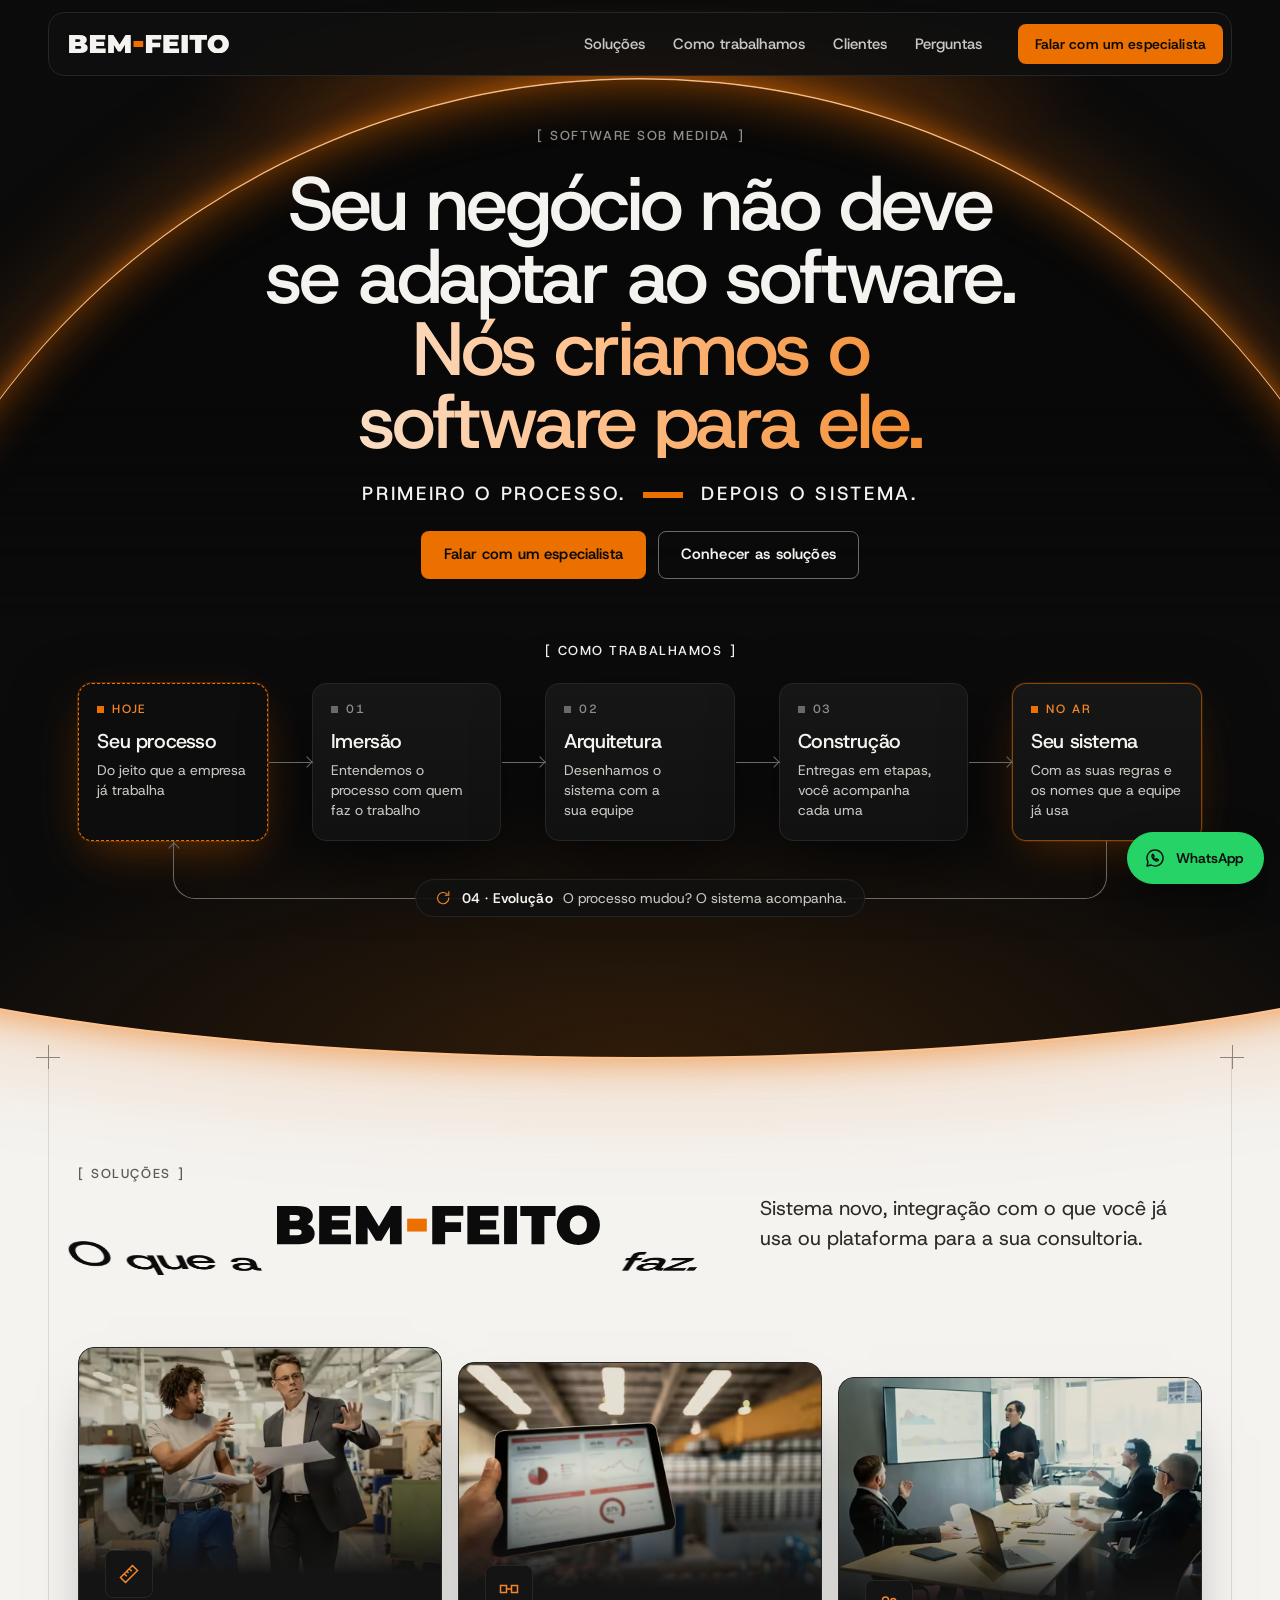
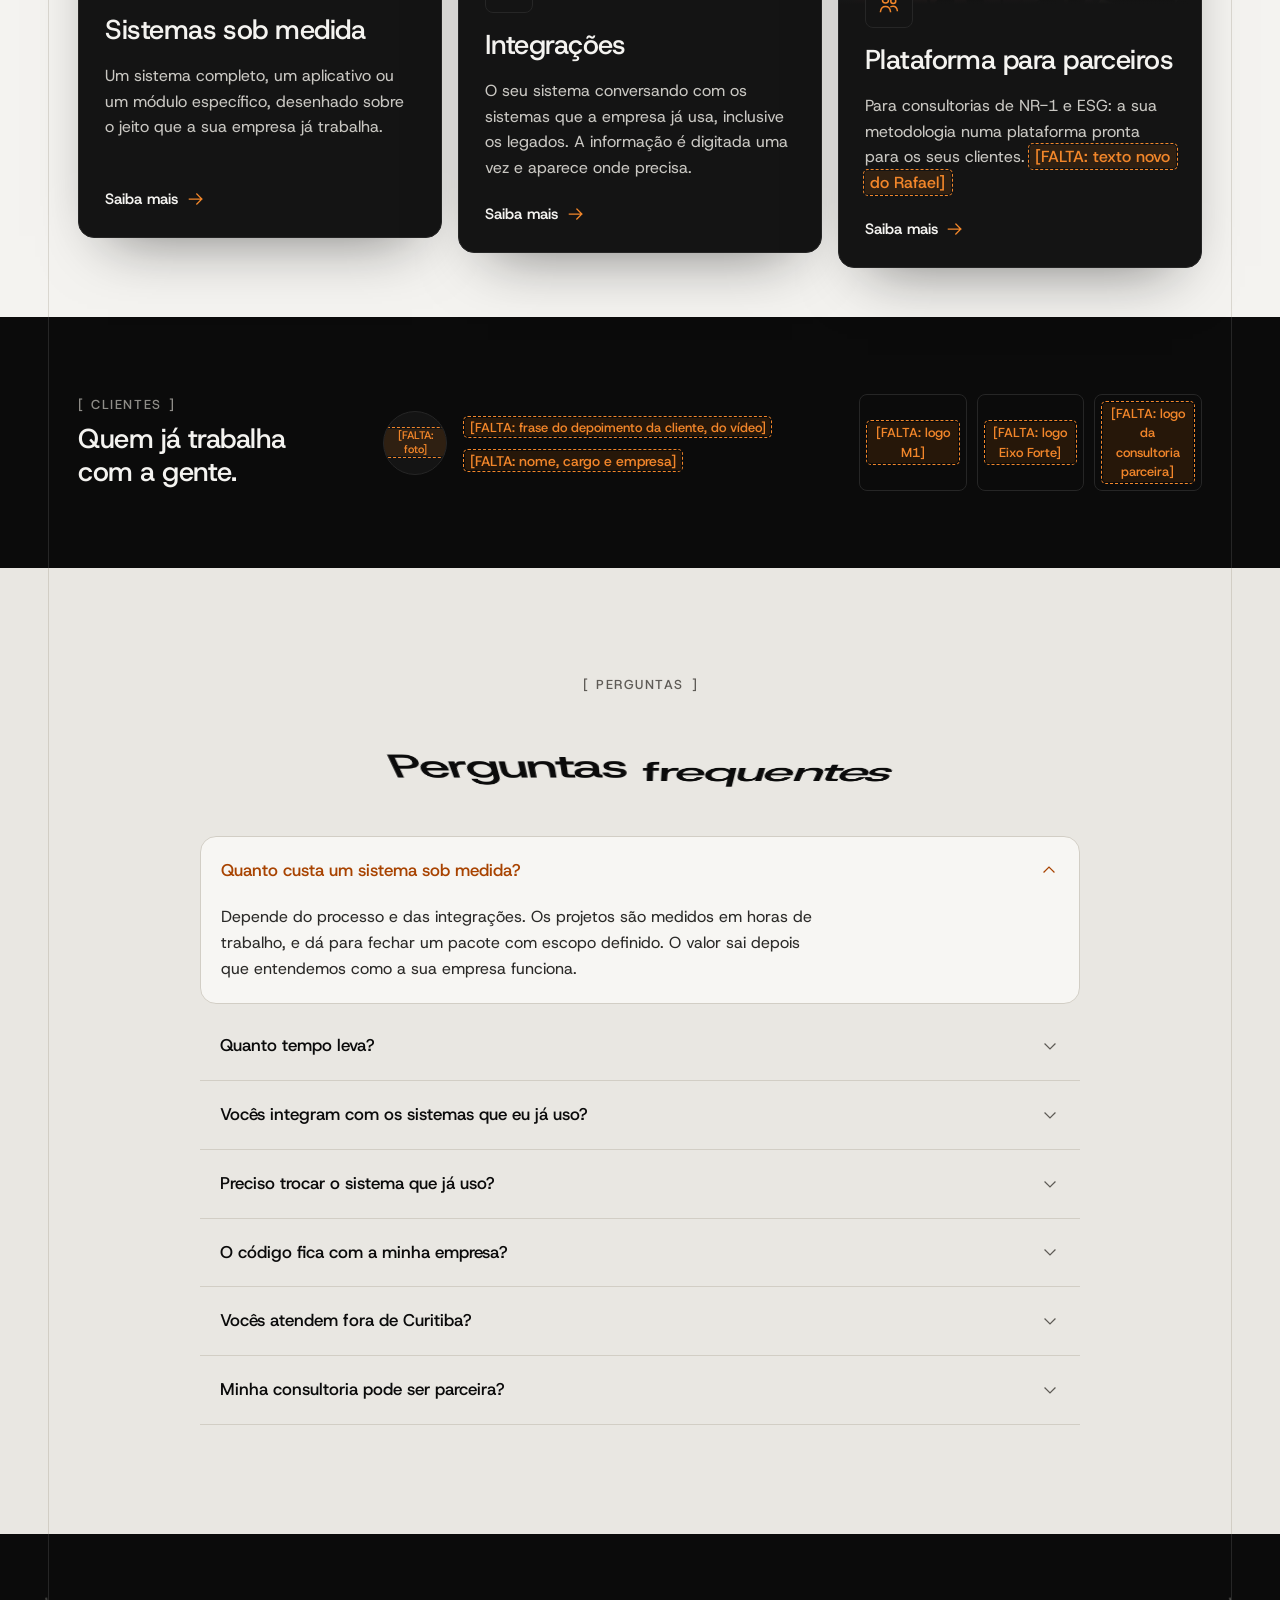
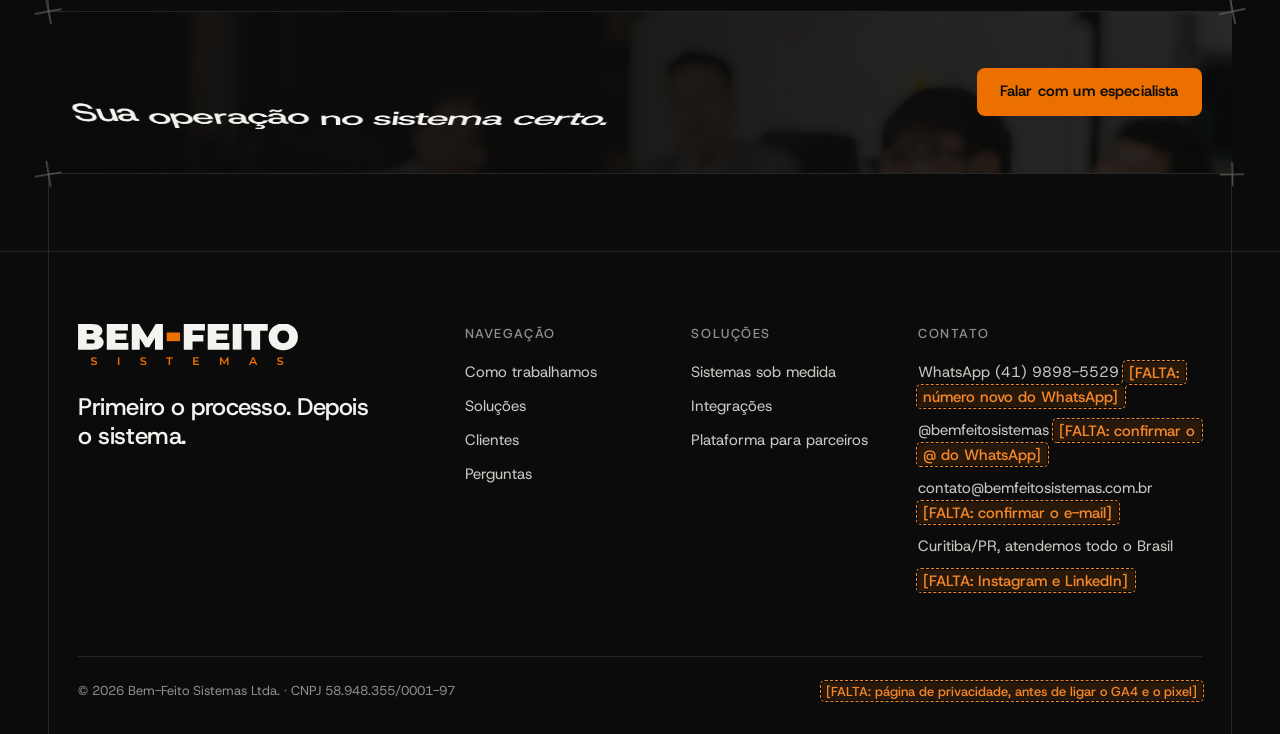
==== index.html @ 50711578 "Logo versão C e planeta atrás do título do topo" ====
<!doctype html>
<html lang="pt-BR">
<head>
<meta charset="utf-8">
<meta name="viewport" content="width=device-width, initial-scale=1, viewport-fit=cover">
<title>Software sob medida em Curitiba | Bem-Feito Sistemas</title>
<meta name="description" content="Sistemas sob medida, integração com os sistemas que você já usa e plataforma para consultorias parceiras. Primeiro o processo, depois o sistema.">
<link rel="canonical" href="https://www.bemfeitosistemas.com.br/">
<meta name="theme-color" content="#0b0b0b">
<link rel="icon" href="favicon.svg" type="image/svg+xml">
<link rel="icon" href="favicon-32.png" sizes="32x32" type="image/png">
<link rel="apple-touch-icon" href="apple-touch-icon.png">
<link rel="manifest" href="site.webmanifest">
<meta property="og:type" content="website">
<meta property="og:locale" content="pt_BR">
<meta property="og:site_name" content="Bem-Feito Sistemas">
<meta property="og:title" content="Software sob medida em Curitiba | Bem-Feito Sistemas">
<meta property="og:description" content="Sistemas sob medida, integração com os sistemas que você já usa e plataforma para consultorias parceiras. Primeiro o processo, depois o sistema.">
<meta property="og:url" content="https://www.bemfeitosistemas.com.br/">
<meta property="og:image" content="https://www.bemfeitosistemas.com.br/assets/img/og-bem-feito.jpg">
<meta property="og:image:width" content="1200">
<meta property="og:image:height" content="630">
<meta name="twitter:card" content="summary_large_image">
<link rel="preload" href="assets/fonts/host-grotesk-400-600.woff2" as="font" type="font/woff2" crossorigin>
<link rel="stylesheet" href="assets/css/site.css">
<script>(function(h){h.classList.add('js');if(!/(^|\.)bemfeitosistemas\.com\.br$/.test(location.hostname))h.classList.add('previa');})(document.documentElement);</script>
<script src="assets/js/site.js" defer></script>
<script src="assets/js/eclipse.js" defer></script>
<script type="application/ld+json">{"@context": "https://schema.org", "@type": "Organization", "name": "Bem-Feito Sistemas", "legalName": "Bem-Feito Sistemas Ltda.", "url": "https://www.bemfeitosistemas.com.br/", "logo": "https://www.bemfeitosistemas.com.br/assets/img/icone-b-512.png", "taxID": "58.948.355/0001-97", "address": {"@type": "PostalAddress", "addressLocality": "Curitiba", "addressRegion": "PR", "addressCountry": "BR"}, "areaServed": "BR", "slogan": "Primeiro o processo. Depois o sistema.", "description": "Sistemas sob medida, integração com os sistemas que a empresa já usa e plataforma para consultorias parceiras."}</script>
<script type="application/ld+json">{"@context": "https://schema.org", "@type": "FAQPage", "mainEntity": [{"@type": "Question", "name": "Quanto custa um sistema sob medida?", "acceptedAnswer": {"@type": "Answer", "text": "Depende do processo e das integrações. Os projetos são medidos em horas de trabalho, e dá para fechar um pacote com escopo definido. O valor sai depois que entendemos como a sua empresa funciona."}}, {"@type": "Question", "name": "Quanto tempo leva?", "acceptedAnswer": {"@type": "Answer", "text": "Depende do escopo. Na Arquitetura, definimos a ordem do que construir primeiro, e você acompanha cada avanço até o sistema entrar no ar."}}, {"@type": "Question", "name": "Vocês integram com os sistemas que eu já uso?", "acceptedAnswer": {"@type": "Answer", "text": "Sim. O sistema novo conversa com o ERP da empresa (TOTVS, SAP, Omie, Bling e outros), com sistemas legados, bancos, emissão de notas, financeiro e WhatsApp, sempre que o outro sistema permite integração."}}, {"@type": "Question", "name": "Preciso trocar o sistema que já uso?", "acceptedAnswer": {"@type": "Answer", "text": "Não necessariamente. Muitas vezes o melhor caminho é manter o que funciona e construir ao lado só o que falta. Se fizer mais sentido, construímos o sistema completo."}}, {"@type": "Question", "name": "O código fica com a minha empresa?", "acceptedAnswer": {"@type": "Answer", "text": "Sim. O código, o sistema e o conhecimento do processo são da sua empresa. Você escolhe onde o sistema roda: na sua estrutura ou com a hospedagem e a manutenção da Bem-Feito."}}, {"@type": "Question", "name": "Vocês atendem fora de Curitiba?", "acceptedAnswer": {"@type": "Answer", "text": "Sim. Estamos em Curitiba e atendemos empresas de todo o Brasil."}}, {"@type": "Question", "name": "Minha consultoria pode ser parceira?", "acceptedAnswer": {"@type": "Answer", "text": "Sim. Consultorias de NR-1 e ESG podem levar a própria metodologia para uma plataforma pronta para os seus clientes."}}]}</script>
</head>
<body>
<svg width="0" height="0" style="position:absolute" aria-hidden="true" focusable="false">
  <symbol id="i-seta" viewBox="0 0 24 24"><path d="M4 12h15M13 6l6 6-6 6"/></symbol>
  <symbol id="i-chev" viewBox="0 0 24 24"><path d="M6 9.5l6 6 6-6"/></symbol>
  <symbol id="i-menu" viewBox="0 0 24 24"><path d="M4 7h16M4 12h16M4 17h16"/></symbol>
  <symbol id="i-fechar" viewBox="0 0 24 24"><path d="M6 6l12 12M18 6L6 18"/></symbol>
  <symbol id="i-zap" viewBox="0 0 24 24"><path d="M12 3.25a8.75 8.75 0 0 0-7.6 13.08L3.25 20.75l4.53-1.1A8.75 8.75 0 1 0 12 3.25z"/><path d="M9.1 8.3c.25-.5.75-.5 1 0l.75 1.6c.12.28.05.58-.18.8l-.55.5c.5 1.1 1.35 1.95 2.45 2.45l.5-.55c.22-.23.52-.3.8-.18l1.6.75c.5.25.5.75 0 1-.75.6-1.65.8-2.55.5a6.6 6.6 0 0 1-4.12-4.12c-.3-.9-.1-1.8.3-2.25z"/></symbol>
  <symbol id="i-regua" viewBox="0 0 24 24"><path d="M3.5 15.5l12-12 5 5-12 12z M7.25 11.75l2 2 M9.75 9.25l1.25 1.25 M12.25 6.75l2 2"/></symbol>
  <symbol id="i-elo" viewBox="0 0 24 24"><path d="M3.5 8.5h6v7h-6z M14.5 8.5h6v7h-6z M9.5 12h5"/></symbol>
  <symbol id="i-parceiro" viewBox="0 0 24 24"><circle cx="8.5" cy="8" r="3"/><circle cx="16.25" cy="9" r="2.5"/><path d="M3.5 19.5c.4-3.3 2.4-5 5-5s4.6 1.7 5 5 M14 14.6c.6-.2 1.3-.3 2-.3 2.2 0 3.9 1.5 4.3 4.2"/></symbol>
  <symbol id="i-codigo" viewBox="0 0 24 24"><path d="M8.5 7l-5 5 5 5 M15.5 7l5 5-5 5 M13.5 4.5l-3 15"/></symbol>
  <symbol id="i-servidor" viewBox="0 0 24 24"><path d="M4 4.5h16v6H4z M4 13.5h16v6H4z M7.5 7.5h1 M7.5 16.5h1"/></symbol>
  <symbol id="i-laco" viewBox="0 0 24 24"><path d="M19.5 12a7.5 7.5 0 1 1-2.2-5.3 M19.5 3.75v4.5H15"/></symbol>
  <symbol id="i-erp" viewBox="0 0 24 24"><path d="M4 4.5h7v7H4z M13 4.5h7v7h-7z M4 13.5h7v6H4z M13 13.5h7v6h-7z"/></symbol>
  <symbol id="i-nota" viewBox="0 0 24 24"><path d="M6.5 3.5h8l4 4v13h-12z M14.5 3.5v4h4 M9 12h6 M9 15.5h6"/></symbol>
  <symbol id="i-financeiro" viewBox="0 0 24 24"><path d="M4 19.5h16 M6.5 16v-5 M10.5 16V7.5 M14.5 16v-5.5 M18.5 16V5"/></symbol>
  <symbol id="i-banco" viewBox="0 0 24 24"><path d="M3.5 9.5L12 4.5l8.5 5 M5.5 10.5v7 M9.83 10.5v7 M14.17 10.5v7 M18.5 10.5v7 M3.5 19.5h17"/></symbol>
</svg>

<a class="pular" href="#conteudo">Pular para o conteúdo</a>

<header class="topo" id="topo">
  <div class="envolve">
    <div class="topo__barra">
      <a class="topo__logo" href="./" aria-label="Bem-Feito Sistemas, página inicial">
        <img src="assets/img/bem-feito-compacta-escuro.svg" width="160" height="19" alt="Bem-Feito">
      </a>
      <nav class="nav" aria-label="Principal">
        <ul role="list">
          <li><a href="#solucoes">Soluções</a></li>
          <li><a href="#metodo">Como trabalhamos</a></li>
          <li class="so-previa"><a href="#clientes">Clientes</a></li>
          <li><a href="#perguntas">Perguntas</a></li>
        </ul>
      </nav>
      <div class="topo__acoes">
        <a class="btn btn--pri btn--p" href="https://wa.me/554198985529?text=Ol%C3%A1%2C%20vim%20pelo%20site%20da%20Bem-Feito." target="_blank" rel="noopener" data-evento="whatsapp_click" data-local="topo">Falar com um especialista</a>
      </div>
      <button class="topo__menu" type="button" aria-expanded="false" aria-controls="menu"><span>Menu</span><svg class="i" aria-hidden="true"><use href="#i-menu"/></svg></button>
    </div>
  </div>
</header>

<div class="menu" id="menu" hidden>
  <nav aria-label="Menu">
    <ul role="list">
          <li><a href="#solucoes">Soluções <svg class="i" aria-hidden="true"><use href="#i-seta"/></svg></a></li>
          <li><a href="#metodo">Como trabalhamos <svg class="i" aria-hidden="true"><use href="#i-seta"/></svg></a></li>
          <li class="so-previa"><a href="#clientes">Clientes <svg class="i" aria-hidden="true"><use href="#i-seta"/></svg></a></li>
          <li><a href="#perguntas">Perguntas <svg class="i" aria-hidden="true"><use href="#i-seta"/></svg></a></li>
    </ul>
  </nav>
  <div class="acoes">
    <a class="btn btn--pri" href="https://wa.me/554198985529?text=Ol%C3%A1%2C%20vim%20pelo%20site%20da%20Bem-Feito." target="_blank" rel="noopener" data-evento="whatsapp_click" data-local="menu">Falar com um especialista</a>
  </div>
</div>

<main id="conteudo">

  <!-- 1. Topo: quem somos em uma frase + como trabalhamos (do processo ao sistema) -->
  <section class="cupula heroi" aria-labelledby="heroi-titulo">
    <div class="heroi__topo">
      <!-- planeta atrás do texto do topo (globo em 3D; sem WebGL, o planeta em CSS) -->
      <div class="heroi__planeta" data-eclipse aria-hidden="true"><div class="horizonte"></div></div>
      <div class="envolve heroi__texto">
        <p class="colchete">Software sob medida</p>
        <h1 class="t-display" id="heroi-titulo">Seu negócio não deve se adaptar ao software. <span class="degrade">Nós criamos o software para ele.</span></h1>
        <p class="frase"><span>Primeiro o processo.</span><span class="frase__barra" aria-hidden="true"></span><span>Depois o sistema.</span></p>
        <div class="acoes">
          <a class="btn btn--pri" href="https://wa.me/554198985529?text=Ol%C3%A1%2C%20vim%20pelo%20site%20da%20Bem-Feito." target="_blank" rel="noopener" data-evento="whatsapp_click" data-local="heroi">Falar com um especialista</a>
          <a class="btn btn--sec" href="#solucoes">Conhecer as soluções</a>
        </div>
      </div>
    </div>

    <div class="heroi__palco">
      <div class="envolve">
        <div class="fluxo-bloco" id="metodo">
          <h2 class="colchete fluxo-bloco__rotulo">Como trabalhamos</h2>
          <ol class="fluxo" role="list" data-fluxo>
            <li class="fluxo__no fluxo__no--processo">
              <p class="fluxo__tag">Hoje</p>
              <h3 class="fluxo__titulo">Seu processo</h3>
              <p class="fluxo__txt">Do jeito que a empresa já trabalha</p>
            </li>
            <li class="fluxo__no">
              <p class="fluxo__tag">01</p>
              <h3 class="fluxo__titulo">Imersão</h3>
              <p class="fluxo__txt">Entendemos o processo com quem faz o trabalho</p>
            </li>
            <li class="fluxo__no">
              <p class="fluxo__tag">02</p>
              <h3 class="fluxo__titulo">Arquitetura</h3>
              <p class="fluxo__txt">Desenhamos o sistema com a sua equipe</p>
            </li>
            <li class="fluxo__no">
              <p class="fluxo__tag">03</p>
              <h3 class="fluxo__titulo">Construção</h3>
              <p class="fluxo__txt">Entregas em etapas, você acompanha cada uma</p>
            </li>
            <li class="fluxo__no fluxo__no--sistema">
              <p class="fluxo__tag">No ar</p>
              <h3 class="fluxo__titulo">Seu sistema</h3>
              <p class="fluxo__txt">Com as suas regras e os nomes que a equipe já usa</p>
            </li>
            <li class="fluxo__laco"><p><svg class="i" aria-hidden="true"><use href="#i-laco"/></svg><b>04 · Evolução</b> O processo mudou? O sistema acompanha.</p></li>
          </ol>
        </div>
      </div>
    </div>
  </section>

  <!-- 2. Soluções: cada cartão leva à sua página -->
  <section class="secao claro linhas" id="solucoes" aria-labelledby="solucoes-titulo">
    <span class="cruz cruz--te" aria-hidden="true"></span><span class="cruz cruz--td" aria-hidden="true"></span>
    <div class="envolve">
      <div class="cab">
        <div class="cab__titulo">
          <p class="colchete">Soluções</p>
          <h2 class="t-secao" id="solucoes-titulo">O que a <svg class="marca-em-linha" viewBox="5.70 -70.00 591.90 70.00" role="img" aria-label="Bem-Feito" focusable="false"><g fill="currentColor"><path d="M5.7 0.0V-70.0H43.1Q57.6 -70.0 64.5 -64.85Q71.4 -59.7 71.4 -51.7Q71.4 -46.400000000000006 68.45 -42.25Q65.5 -38.1 59.900000000000006 -35.7Q54.300000000000004 -33.300000000000004 46.1 -33.300000000000004L48.1 -38.7Q56.300000000000004 -38.7 62.25 -36.400000000000006Q68.2 -34.1 71.45 -29.75Q74.7 -25.400000000000002 74.7 -19.3Q74.7 -10.200000000000001 67.15 -5.1000000000000005Q59.6 0.0 45.1 0.0ZM28.900000000000002 -16.5H43.1Q47.0 -16.5 48.95 -17.9Q50.900000000000006 -19.3 50.900000000000006 -22.0Q50.900000000000006 -24.700000000000003 48.95 -26.1Q47.0 -27.5 43.1 -27.5H27.3V-43.1H39.900000000000006Q43.900000000000006 -43.1 45.75 -44.45Q47.6 -45.800000000000004 47.6 -48.300000000000004Q47.6 -50.900000000000006 45.75 -52.2Q43.900000000000006 -53.5 39.900000000000006 -53.5H28.900000000000002Z"/><path d="M83.00000000000001 0.0V-70.0H139.9V-52.2H106.20000000000002V-17.8H141.20000000000002V0.0ZM104.60000000000001 -27.0V-44.0H135.8V-27.0Z"/><path d="M150.3 0.0V-70.0H169.70000000000002L197.70000000000002 -24.3H187.50000000000003L214.70000000000005 -70.0H234.10000000000002L234.3 0.0H212.8L212.60000000000002 -37.6H216.00000000000003L197.40000000000003 -6.300000000000001H187.00000000000003L167.60000000000002 -37.6H171.8V0.0Z"/><path transform="translate(284.60 0)" d="M5.7 0.0V-70.0H62.6V-52.2H29.3V0.0ZM27.700000000000003 -22.400000000000002V-40.2H58.5V-22.400000000000002Z"/><path transform="translate(284.60 0)" d="M70.10000000000001 0.0V-70.0H127.0V-52.2H93.30000000000001V-17.8H128.3V0.0ZM91.7 -27.0V-44.0H122.9V-27.0Z"/><path transform="translate(284.60 0)" d="M137.39999999999998 0.0V-70.0H161.0V0.0Z"/><path transform="translate(284.60 0)" d="M187.6 0.0V-51.7H167.1V-70.0H231.7V-51.7H211.2V0.0Z"/><path transform="translate(284.60 0)" d="M273.6 1.6Q265.0 1.6 257.75 -1.1Q250.5 -3.8000000000000003 245.2 -8.75Q239.9 -13.700000000000001 236.95 -20.400000000000002Q234.0 -27.1 234.0 -35.0Q234.0 -43.0 236.95 -49.650000000000006Q239.9 -56.300000000000004 245.2 -61.25Q250.5 -66.2 257.75 -68.9Q265.0 -71.60000000000001 273.5 -71.60000000000001Q282.1 -71.60000000000001 289.3 -68.9Q296.5 -66.2 301.8 -61.25Q307.1 -56.300000000000004 310.05 -49.650000000000006Q313.0 -43.0 313.0 -35.0Q313.0 -27.1 310.05 -20.400000000000002Q307.1 -13.700000000000001 301.8 -8.75Q296.5 -3.8000000000000003 289.3 -1.1Q282.1 1.6 273.6 1.6ZM273.5 -17.5Q276.8 -17.5 279.65 -18.700000000000003Q282.5 -19.900000000000002 284.65 -22.150000000000002Q286.8 -24.400000000000002 288.0 -27.650000000000002Q289.2 -30.900000000000002 289.2 -35.0Q289.2 -39.1 288.0 -42.35Q286.8 -45.6 284.65 -47.85Q282.5 -50.1 279.65 -51.3Q276.8 -52.5 273.5 -52.5Q270.2 -52.5 267.35 -51.3Q264.5 -50.1 262.35 -47.85Q260.2 -45.6 259.0 -42.35Q257.8 -39.1 257.8 -35.0Q257.8 -30.900000000000002 259.0 -27.650000000000002Q260.2 -24.400000000000002 262.35 -22.150000000000002Q264.5 -19.900000000000002 267.35 -18.700000000000003Q270.2 -17.5 273.5 -17.5Z"/></g><rect x="244.30" y="-46.80" width="36.00" height="23.60" fill="#EC7000"/></svg> faz.</h2>
        </div>
        <p class="t-grande">Sistema novo, integração com o que você já usa ou plataforma para a sua consultoria.</p>
      </div>
      <div class="pilares">
          <article class="pilar escuro">
            <picture class="pilar__foto">
          <source type="image/avif" srcset="assets/img/fotos/sob-medida-480.avif 480w, assets/img/fotos/sob-medida-800.avif 800w, assets/img/fotos/sob-medida-1200.avif 1200w" sizes="(min-width: 1024px) 400px, (min-width: 521px) 38vw, 100vw">
          <img src="assets/img/fotos/sob-medida-800.jpg" srcset="assets/img/fotos/sob-medida-480.jpg 480w, assets/img/fotos/sob-medida-800.jpg 800w, assets/img/fotos/sob-medida-1200.jpg 1200w" sizes="(min-width: 1024px) 400px, (min-width: 521px) 38vw, 100vw" width="1200" height="750" alt="Gestor e operador conversam sobre a produção no chão da fábrica" loading="lazy" decoding="async">
        </picture>
            <div class="pilar__corpo">
              <span class="pilar__icone" aria-hidden="true"><svg class="i i--g"><use href="#i-regua"/></svg></span>
              <h3 class="t-titulo-3">Sistemas sob medida</h3>
              <p>Um sistema completo, um aplicativo ou um módulo específico, desenhado sobre o jeito que a sua empresa já trabalha.</p>
              <a class="seta" href="sob-medida/">Saiba mais <svg class="i" aria-hidden="true"><use href="#i-seta"/></svg></a>
            </div>
          </article>
          <article class="pilar escuro">
            <picture class="pilar__foto">
          <source type="image/avif" srcset="assets/img/fotos/integracoes-480.avif 480w, assets/img/fotos/integracoes-800.avif 800w, assets/img/fotos/integracoes-1200.avif 1200w" sizes="(min-width: 1024px) 400px, (min-width: 521px) 38vw, 100vw">
          <img src="assets/img/fotos/integracoes-800.jpg" srcset="assets/img/fotos/integracoes-480.jpg 480w, assets/img/fotos/integracoes-800.jpg 800w, assets/img/fotos/integracoes-1200.jpg 1200w" sizes="(min-width: 1024px) 400px, (min-width: 521px) 38vw, 100vw" width="1200" height="750" alt="Gestor com um tablet de indicadores no galpão" loading="lazy" decoding="async">
        </picture>
            <div class="pilar__corpo">
              <span class="pilar__icone" aria-hidden="true"><svg class="i i--g"><use href="#i-elo"/></svg></span>
              <h3 class="t-titulo-3">Integrações</h3>
              <p>O seu sistema conversando com os sistemas que a empresa já usa, inclusive os legados. A informação é digitada uma vez e aparece onde precisa.</p>
              <a class="seta" href="integracoes/">Saiba mais <svg class="i" aria-hidden="true"><use href="#i-seta"/></svg></a>
            </div>
          </article>
          <article class="pilar escuro" id="parceiros">
            <picture class="pilar__foto">
          <source type="image/avif" srcset="assets/img/fotos/parceiros-480.avif 480w, assets/img/fotos/parceiros-800.avif 800w, assets/img/fotos/parceiros-1200.avif 1200w" sizes="(min-width: 1024px) 400px, (min-width: 521px) 38vw, 100vw">
          <img src="assets/img/fotos/parceiros-800.jpg" srcset="assets/img/fotos/parceiros-480.jpg 480w, assets/img/fotos/parceiros-800.jpg 800w, assets/img/fotos/parceiros-1200.jpg 1200w" sizes="(min-width: 1024px) 400px, (min-width: 521px) 38vw, 100vw" width="1200" height="750" alt="Consultora apresentando um relatório para a diretoria" loading="lazy" decoding="async">
        </picture>
            <div class="pilar__corpo">
              <span class="pilar__icone" aria-hidden="true"><svg class="i i--g"><use href="#i-parceiro"/></svg></span>
              <h3 class="t-titulo-3">Plataforma para parceiros</h3>
              <p>Para consultorias de NR-1 e ESG: a sua metodologia numa plataforma pronta para os seus clientes. <span class="falta">[FALTA: texto novo do Rafael]</span></p>
              <a class="seta" href="parceiros/">Saiba mais <svg class="i" aria-hidden="true"><use href="#i-seta"/></svg></a>
            </div>
          </article>
      </div>
    </div>
  </section>

  <!-- 3. Clientes (compacto). Só aparece no ar quando o depoimento e os logos chegarem. -->
  <section class="secao clientes linhas so-previa" id="clientes" aria-labelledby="clientes-titulo">
    <div class="envolve clientes__grade">
      <div class="clientes__cab">
        <p class="colchete">Clientes</p>
        <h2 class="t-titulo-3" id="clientes-titulo">Quem já trabalha com a gente.</h2>
      </div>
      <figure class="depoimento">
        <div class="depoimento__foto" aria-hidden="true"><span class="falta">[FALTA: foto]</span></div>
        <blockquote><p><span class="falta">[FALTA: frase do depoimento da cliente, do vídeo]</span></p></blockquote>
        <figcaption><span class="falta">[FALTA: nome, cargo e empresa]</span></figcaption>
      </figure>
      <ul class="logos" role="list" aria-label="Clientes">
        <li><span class="falta">[FALTA: logo M1]</span></li>
        <li><span class="falta">[FALTA: logo Eixo Forte]</span></li>
        <li><span class="falta">[FALTA: logo da consultoria parceira]</span></li>
      </ul>
    </div>
  </section>

  <!-- 4. Perguntas -->
  <section class="secao claro cinza linhas" id="perguntas" aria-labelledby="perguntas-titulo">
    <div class="envolve">
      <div class="cab cab--centro">
        <div class="cab__titulo">
          <p class="colchete">Perguntas</p>
          <h2 class="t-secao" id="perguntas-titulo">Perguntas frequentes</h2>
        </div>
      </div>
      <div class="perguntas">
        <details class="pergunta" name="perguntas" open>
          <summary>Quanto custa um sistema sob medida?<svg class="i" aria-hidden="true"><use href="#i-chev"/></svg></summary>
          <div class="pergunta__resp"><p>Depende do processo e das integrações. Os projetos são medidos em horas de trabalho, e dá para fechar um pacote com escopo definido. O valor sai depois que entendemos como a sua empresa funciona.</p></div>
        </details>
        <details class="pergunta" name="perguntas">
          <summary>Quanto tempo leva?<svg class="i" aria-hidden="true"><use href="#i-chev"/></svg></summary>
          <div class="pergunta__resp"><p>Depende do escopo. Na Arquitetura, definimos a ordem do que construir primeiro, e você acompanha cada avanço até o sistema entrar no ar.</p></div>
        </details>
        <details class="pergunta" name="perguntas">
          <summary>Vocês integram com os sistemas que eu já uso?<svg class="i" aria-hidden="true"><use href="#i-chev"/></svg></summary>
          <div class="pergunta__resp"><p>Sim. O sistema novo conversa com o ERP da empresa (TOTVS, SAP, Omie, Bling e outros), com sistemas legados, bancos, emissão de notas, financeiro e WhatsApp, sempre que o outro sistema permite integração.</p><p><a href="integracoes/">Ver integrações</a></p></div>
        </details>
        <details class="pergunta" name="perguntas">
          <summary>Preciso trocar o sistema que já uso?<svg class="i" aria-hidden="true"><use href="#i-chev"/></svg></summary>
          <div class="pergunta__resp"><p>Não necessariamente. Muitas vezes o melhor caminho é manter o que funciona e construir ao lado só o que falta. Se fizer mais sentido, construímos o sistema completo.</p></div>
        </details>
        <details class="pergunta" name="perguntas">
          <summary>O código fica com a minha empresa?<svg class="i" aria-hidden="true"><use href="#i-chev"/></svg></summary>
          <div class="pergunta__resp"><p>Sim. O código, o sistema e o conhecimento do processo são da sua empresa. Você escolhe onde o sistema roda: na sua estrutura ou com a hospedagem e a manutenção da Bem-Feito.</p></div>
        </details>
        <details class="pergunta" name="perguntas">
          <summary>Vocês atendem fora de Curitiba?<svg class="i" aria-hidden="true"><use href="#i-chev"/></svg></summary>
          <div class="pergunta__resp"><p>Sim. Estamos em Curitiba e atendemos empresas de todo o Brasil.</p></div>
        </details>
        <details class="pergunta" name="perguntas">
          <summary>Minha consultoria pode ser parceira?<svg class="i" aria-hidden="true"><use href="#i-chev"/></svg></summary>
          <div class="pergunta__resp"><p>Sim. Consultorias de NR-1 e ESG podem levar a própria metodologia para uma plataforma pronta para os seus clientes.</p><p><a href="parceiros/">Ver a plataforma para parceiros</a></p></div>
        </details>
      </div>
    </div>
  </section>

  <!-- 5. Próximo passo (uma linha só) -->
  <section class="proximo linhas" id="proximo-passo" aria-labelledby="proximo-titulo">
    <div class="envolve">
      <div class="proximo__caixa">
        <div class="proximo__foto">
        <picture>
          <source type="image/avif" srcset="assets/img/fotos/proximo-800.avif 800w, assets/img/fotos/proximo-1600.avif 1600w" sizes="100vw">
          <img src="assets/img/fotos/proximo-1600.jpg" srcset="assets/img/fotos/proximo-800.jpg 800w, assets/img/fotos/proximo-1600.jpg 1600w" sizes="100vw" width="1600" height="900" alt="" loading="lazy" decoding="async">
        </picture>
        </div>
        <span class="proximo__linha proximo__linha--t" aria-hidden="true"></span><span class="proximo__linha proximo__linha--b" aria-hidden="true"></span>
        <span class="cruz cruz--c-te" aria-hidden="true"></span><span class="cruz cruz--c-td" aria-hidden="true"></span>
        <span class="cruz cruz--c-be" aria-hidden="true"></span><span class="cruz cruz--c-bd" aria-hidden="true"></span>
        <h2 class="t-secao proximo__titulo" id="proximo-titulo">Sua operação no sistema certo.</h2>
        <a class="btn btn--pri" href="https://wa.me/554198985529?text=Ol%C3%A1%2C%20vim%20pelo%20site%20da%20Bem-Feito." target="_blank" rel="noopener" data-evento="whatsapp_click" data-local="proximo-passo">Falar com um especialista</a>
      </div>
    </div>
  </section>

</main>

<footer class="rodape linhas">
  <div class="envolve">
    <div class="rodape__topo">
      <div class="rodape__marca">
        <img src="assets/img/bem-feito-principal-escuro.svg" width="220" height="42" alt="Bem-Feito Sistemas">
        <p class="rodape__frase">Primeiro o processo. Depois o sistema.</p>
      </div>
      <nav aria-labelledby="rodape-nav">
        <h2 id="rodape-nav">Navegação</h2>
        <ul role="list">
          <li><a href="#metodo">Como trabalhamos</a></li>
          <li><a href="#solucoes">Soluções</a></li>
          <li class="so-previa"><a href="#clientes">Clientes</a></li>
          <li><a href="#perguntas">Perguntas</a></li>
        </ul>
      </nav>
      <nav aria-labelledby="rodape-sol">
        <h2 id="rodape-sol">Soluções</h2>
        <ul role="list">
          <li><a href="sob-medida/">Sistemas sob medida</a></li>
          <li><a href="integracoes/">Integrações</a></li>
          <li><a href="parceiros/">Plataforma para parceiros</a></li>
        </ul>
      </nav>
      <div>
        <h2>Contato</h2>
        <ul role="list">
          <li><a href="https://wa.me/554198985529?text=Ol%C3%A1%2C%20vim%20pelo%20site%20da%20Bem-Feito." target="_blank" rel="noopener" data-evento="whatsapp_click" data-local="rodape">WhatsApp (41) 9898-5529 <span class="falta">[FALTA: número novo do WhatsApp]</span></a></li>
          <li class="so-previa">@bemfeitosistemas <span class="falta">[FALTA: confirmar o @ do WhatsApp]</span></li>
          <li class="so-previa"><a href="mailto:contato@bemfeitosistemas.com.br">contato@bemfeitosistemas.com.br</a> <span class="falta">[FALTA: confirmar o e-mail]</span></li>
          <li>Curitiba/PR, atendemos todo o Brasil</li>
          <li class="so-previa"><span class="falta">[FALTA: Instagram e LinkedIn]</span></li>
        </ul>
      </div>
    </div>
    <div class="rodape__base">
      <p>© 2026 Bem-Feito Sistemas Ltda. · CNPJ 58.948.355/0001-97</p>
      <p class="so-previa"><span class="falta">[FALTA: página de privacidade, antes de ligar o GA4 e o pixel]</span></p>
    </div>
  </div>
</footer>

<a class="zap" href="https://wa.me/554198985529?text=Ol%C3%A1%2C%20vim%20pelo%20site%20da%20Bem-Feito." target="_blank" rel="noopener" data-evento="whatsapp_click" data-local="flutuante" aria-label="Conversar no WhatsApp"><svg class="i" aria-hidden="true"><use href="#i-zap"/></svg><span>WhatsApp</span></a>
</body>
</html>
---- assets/css/site.css ----
/* Bem-Feito Sistemas · site (v3, 20/10/2026)
   Cores, tipos, espaços e raios vêm do Manual de Marca Bem-Feito (Design System).
   v3 (reunião de 20/10): seções escuras e claras se alternam; o topo é uma cúpula escura com o arco
   dourado embaixo; laranja um pouco mais institucional; Home enxuta e uma página por solução.
   Temas: escuro por padrão; .claro e .claro.cinza trocam os tokens de uma seção; .escuro volta ao escuro
   dentro de uma seção clara (os cartões das soluções, por exemplo). */

@font-face {
  font-family: "Host Grotesk";
  src: url("../fonts/host-grotesk-400-600.woff2") format("woff2");
  font-weight: 400 600;
  font-style: normal;
  font-display: swap;
}

:root {
  color-scheme: dark;
  --fundo: #0b0b0b;
  --superficie: #141414;
  --superficie-2: #1c1c1c;
  --linha: #262626;
  --borda: #6a6965;
  --titulo: #f4f3f0;
  --texto: #c9c7c2;
  --texto-suave: #8f8d88;
  --laranja: #ec7000;          /* laranja institucional (antes #ff7a00) */
  --laranja-rgb: 236, 112, 0;
  --on-laranja: #0b0b0b;
  --laranja-sinal: #f2862a;    /* texto e ícones laranja sobre o escuro */
  --laranja-forte: #f5892f;    /* hover dos botões */
  --brasa: #2a1607;
  --foco: #f4f3f0;
  --gelo: #f4f3f0;
  --claro-fundo: #f4f3f0;
  --sombra-painel: 0 24px 64px rgba(0, 0, 0, .55);
  --vidro: rgba(16, 16, 16, .92);
  --placa: rgba(17, 17, 17, .9);
  --zap: #25d366;

  --fonte: "Host Grotesk", "Helvetica Neue", Arial, sans-serif;
  --raio-1: 4px;
  --raio-2: 8px;
  --raio-3: 16px;
  --raio-4: 24px;

  --largura: 1280px;
  --margem: clamp(16px, 4vw, 48px);
  --recuo: clamp(0px, 3vw - 8px, 40px);
  --secao-y: clamp(88px, 8.5vw, 128px);
  --topo-h: 64px;
}

.claro {
  color-scheme: light;
  --fundo: #f4f3f0;
  --superficie: #ffffff;
  --superficie-2: #eae8e3;
  --linha: #dad7d0;
  --borda: #8a867e;
  --titulo: #0b0b0b;
  --texto: #2b2a28;
  --texto-suave: #5e5b56;
  --laranja-sinal: #a84300;
  --brasa: #ffe6cf;
  --foco: #0b0b0b;
  --sombra-painel: 0 18px 44px -18px rgba(11, 11, 11, .28);
  background: var(--fundo);
  color: var(--texto);
}
.claro.cinza {
  --fundo: #e9e7e2;
  --superficie: #f7f6f3;
  --superficie-2: #e0ddd6;
  --linha: #d2cec5;
}
.escuro {
  color-scheme: dark;
  --fundo: #0b0b0b;
  --superficie: #141414;
  --superficie-2: #1c1c1c;
  --linha: #262626;
  --borda: #6a6965;
  --titulo: #f4f3f0;
  --texto: #c9c7c2;
  --texto-suave: #8f8d88;
  --laranja-sinal: #f2862a;
  --brasa: #2a1607;
  --foco: #f4f3f0;
  --sombra-painel: 0 24px 64px rgba(0, 0, 0, .55);
  color: var(--texto);
}

/* ---------- base ---------- */
*, *::before, *::after { box-sizing: border-box; }
html { -webkit-text-size-adjust: 100%; scroll-behavior: smooth; scroll-padding-top: 104px; }
body {
  margin: 0;
  background: var(--fundo);
  color: var(--texto);
  font: 400 1rem/1.6 var(--fonte);
  -webkit-font-smoothing: antialiased;
  -moz-osx-font-smoothing: grayscale;
  overflow-x: clip;
}
img, svg { display: block; max-width: 100%; }
a { color: inherit; }
h1, h2, h3, h4, p, ul, ol, dl, dd, figure, blockquote { margin: 0; }
ul[role="list"], ol[role="list"] { list-style: none; padding: 0; }
button { font: inherit; color: inherit; }
:focus-visible { outline: 2px solid var(--foco); outline-offset: 2px; }
::selection { background: var(--laranja); color: var(--on-laranja); }
h1, h2, h3 { text-wrap: balance; }
p, li, dd { text-wrap: pretty; }

.nobr { white-space: nowrap; }
.sr { position: absolute !important; width: 1px; height: 1px; padding: 0; margin: -1px; overflow: hidden; clip: rect(0 0 0 0); white-space: nowrap; border: 0; }
.pular { position: fixed; left: 16px; top: -64px; z-index: 100; padding: 10px 16px; border-radius: var(--raio-2); background: var(--titulo); color: var(--fundo); font-weight: 600; text-decoration: none; }
.pular:focus { top: calc(env(safe-area-inset-top, 0px) + 12px); }

.i { width: 20px; height: 20px; flex: none; fill: none; stroke: currentColor; stroke-width: 1.5; stroke-linecap: square; stroke-linejoin: miter; }
.i--p { width: 16px; height: 16px; }
.i--g { width: 24px; height: 24px; }

/* ---------- tipografia (escala do manual) ---------- */
.t-display { font-size: clamp(2.5rem, 1.1rem + 5.4vw, 6.25rem); line-height: .96; font-weight: 500; letter-spacing: -.04em; color: var(--titulo); }
.t-secao { font-size: clamp(2.125rem, 1.25rem + 2.7vw, 3.5rem); line-height: 1; font-weight: 500; letter-spacing: -.035em; color: var(--titulo); }
.t-titulo-3 { font-size: clamp(1.375rem, 1.15rem + .7vw, 1.75rem); line-height: 1.2; font-weight: 500; letter-spacing: -.02em; color: var(--titulo); }
.t-titulo-4 { font-size: 1.25rem; line-height: 1.35; font-weight: 600; letter-spacing: -.01em; color: var(--titulo); }
.t-grande { font-size: clamp(1.125rem, 1rem + .35vw, 1.25rem); line-height: 1.5; color: var(--texto); }

/* rótulo entre colchetes: [ TEXTO ] */
.colchete { display: inline-flex; align-items: baseline; gap: .6em; font-size: .8125rem; line-height: 1.25; font-weight: 500; letter-spacing: .12em; text-transform: uppercase; color: var(--texto-suave); }
.colchete::before { content: "[" / ""; letter-spacing: 0; }
.colchete::after { content: "]" / ""; letter-spacing: 0; }

/* texto em degradê: só no último trecho de um título, uma vez por página */
.degrade { background: linear-gradient(90deg, var(--gelo) 0%, var(--gelo) 50%, #ffc28f 72%, var(--laranja) 100%) 100% 0 / 200% 100% no-repeat; -webkit-background-clip: text; background-clip: text; color: transparent; -webkit-box-decoration-break: clone; box-decoration-break: clone; }

/* a marca dentro de um título: o mesmo desenho do logo (letras na cor do texto, barra laranja) */
.marca-em-linha { display: inline-block; height: .7em; width: auto; vertical-align: 0; overflow: visible; }

/* frase da marca, com a barra laranja do logo entre as duas metades */
.frase { display: flex; flex-wrap: wrap; justify-content: center; align-items: center; gap: 10px 18px; font-size: clamp(.95rem, .85rem + .45vw, 1.1875rem); line-height: 1.3; font-weight: 500; letter-spacing: .14em; text-transform: uppercase; color: var(--titulo); }
.frase__barra { width: 40px; height: 6px; background: var(--laranja); flex: none; }
@media (max-width: 520px) { .frase { flex-direction: column; gap: 10px; } .frase__barra { width: 28px; height: 5px; } }

/* ---------- layout ---------- */
.envolve { width: 100%; max-width: calc(var(--largura) + 2 * var(--margem)); margin-inline: auto; padding-inline: calc(var(--margem) + var(--recuo)); }
.secao { position: relative; padding-block: var(--secao-y); }
.secao > .envolve { position: relative; z-index: 1; }

/* grade: linhas verticais de 1 px nas bordas da coluna do layout */
.linhas::before { content: ""; position: absolute; inset-block: 0; left: 50%; width: min(calc(100% - 2 * var(--margem)), var(--largura)); transform: translateX(-50%); border-inline: 1px solid var(--linha); pointer-events: none; z-index: 0; }
.cruz { position: absolute; width: 24px; height: 24px; color: var(--borda); pointer-events: none; z-index: 2; }
.cruz::before, .cruz::after { content: ""; position: absolute; background: currentColor; }
.cruz::before { left: 11.5px; top: 0; width: 1px; height: 100%; }
.cruz::after { top: 11.5px; left: 0; width: 100%; height: 1px; }
.cruz--te { left: calc(50% - min(calc(100% - 2 * var(--margem)), var(--largura)) / 2 - 12px); }
.cruz--td { left: calc(50% + min(calc(100% - 2 * var(--margem)), var(--largura)) / 2 - 12px); }
.cruz--te, .cruz--td { top: -12px; }
@media (max-width: 767px) {
  .linhas::before, .cruz { display: none; }
}

/* cabeçalho de seção: rótulo + título à esquerda, abertura à direita */
.cab { display: grid; grid-template-columns: minmax(0, 7fr) minmax(0, 5fr); gap: 24px 64px; align-items: end; margin-bottom: clamp(44px, 5vw, 68px); }
.cab__titulo { display: grid; gap: 16px; justify-items: start; }
.cab--centro { grid-template-columns: minmax(0, 1fr); justify-items: center; text-align: center; }
.cab--centro .cab__titulo { justify-items: center; }
.cab > p { max-width: 34em; }
@media (max-width: 900px) { .cab { grid-template-columns: minmax(0, 1fr); } }

/* ---------- botões e links ---------- */
.btn { display: inline-flex; align-items: center; justify-content: center; gap: .6em; min-height: 48px; padding: 0 22px; border-radius: var(--raio-2); border: 1px solid transparent; font: 600 .9375rem/1.3 var(--fonte); letter-spacing: .01em; text-decoration: none; white-space: nowrap; cursor: pointer; transition: background-color .2s, border-color .2s, color .2s; }
.btn--pri { background: var(--laranja); color: var(--on-laranja); }
.btn--pri:hover { background: var(--laranja-forte); }
.btn--sec { background: transparent; color: var(--titulo); border-color: var(--borda); }
.btn--sec:hover { border-color: var(--titulo); }
.btn--p { min-height: 40px; padding: 0 16px; font-size: .875rem; }
.acoes { display: flex; flex-wrap: wrap; gap: 12px; }

.seta { display: inline-flex; align-items: center; gap: .5em; font-weight: 600; font-size: .9375rem; color: var(--titulo); text-decoration: none; }
.seta .i { color: var(--laranja-sinal); transition: transform .2s; }
.seta:hover .i { transform: translateX(3px); }

/* ---------- topo ---------- */
.topo { position: fixed; z-index: 50; left: 0; right: 0; top: calc(env(safe-area-inset-top, 0px) + 12px); pointer-events: none; }
.topo__barra { pointer-events: auto; display: flex; align-items: center; gap: 24px; height: var(--topo-h); padding: 0 8px 0 20px; border: 1px solid var(--linha); border-radius: var(--raio-3); background: var(--vidro); -webkit-backdrop-filter: blur(14px) saturate(140%); backdrop-filter: blur(14px) saturate(140%); transition: border-color .3s, box-shadow .3s; }
.topo.rolou .topo__barra { border-color: #333230; box-shadow: 0 12px 32px rgba(0, 0, 0, .45); }
.topo .envolve { padding-inline: var(--margem); }
.topo__logo { display: block; flex: none; padding: 10px 0; }
.topo__logo img { width: 160px; height: auto; }
.nav { margin-left: auto; }
.nav > ul { display: flex; align-items: center; gap: 4px; }
.nav a { display: inline-flex; align-items: center; gap: 6px; padding: 10px 12px; border-radius: var(--raio-2); font-size: .9375rem; font-weight: 500; color: var(--texto); text-decoration: none; white-space: nowrap; transition: color .2s; }
.nav a:hover, .nav a[aria-current] { color: var(--titulo); }
@media (min-width: 1024px) and (max-width: 1199px) { .topo__barra { gap: 16px; } .nav > ul { gap: 0; } .nav a { padding: 10px 8px; font-size: .875rem; } }
.topo__acoes { display: flex; gap: 8px; flex: none; }
.topo__menu { display: none; margin-left: auto; align-items: center; gap: 8px; min-height: 44px; padding: 0 14px; border: 1px solid var(--borda); border-radius: var(--raio-2); background: transparent; font-weight: 600; font-size: .875rem; cursor: pointer; }
@media (max-width: 1023px) {
  .nav, .topo__acoes { display: none; }
  .topo__menu { display: inline-flex; }
  .topo__barra { padding-right: 10px; }
}
@media (max-width: 400px) { .topo__logo img { width: 136px; } }

.menu[hidden] { display: none; }
.menu { position: fixed; inset: 0; z-index: 45; overflow-y: auto; background: var(--fundo); padding: calc(env(safe-area-inset-top, 0px) + 108px) var(--margem) calc(env(safe-area-inset-bottom, 0px) + 32px); display: flex; flex-direction: column; gap: 32px; }
.menu nav ul { display: grid; }
.menu nav a { display: flex; justify-content: space-between; align-items: center; padding: 16px 0; border-bottom: 1px solid var(--linha); font-size: 1.375rem; font-weight: 500; letter-spacing: -.02em; color: var(--titulo); text-decoration: none; }
.menu nav .i { color: var(--texto-suave); }
.menu .acoes { flex-direction: column; }
.menu .btn { width: 100%; }
.menu-aberto body { overflow: hidden; }

/* ---------- cúpula: topo escuro com o arco dourado embaixo (pedido do Rafael em 20/10) ----------
   O fundo da seção é o claro da seção seguinte; a cúpula escura cobre quase tudo e termina numa curva
   para baixo, com a borda acesa. overflow: clip (e não hidden) para os links de âncora rolarem a página,
   e não a seção (era o defeito do "Como trabalhamos" na v2). */
.cupula { --curva: clamp(110px, 15vw, 240px); position: relative; z-index: 1; isolation: isolate; overflow-x: clip; background: var(--abaixo, var(--claro-fundo)); }
.cupula::before { content: ""; position: absolute; z-index: -1; left: 50%; top: 0; bottom: 0; width: 150vw; transform: translateX(-50%); border-radius: 0 0 50% 50% / 0 0 var(--curva) var(--curva); background: radial-gradient(55% 34% at 50% 100%, rgba(var(--laranja-rgb), .16), rgba(var(--laranja-rgb), 0) 72%), #0b0b0b; box-shadow: 0 2px 0 0 rgba(255, 196, 140, .9), 0 10px 32px -4px rgba(var(--laranja-rgb), .5), 0 34px 110px 0 rgba(var(--laranja-rgb), .2); pointer-events: none; }
@media (prefers-reduced-motion: no-preference) {
  .cupula::before { animation: acender 1.8s cubic-bezier(.2, .7, .2, 1) both; }
}

/* ---------- topo da Home (herói) ---------- */
.heroi { --acima: calc(env(safe-area-inset-top, 0px) + clamp(120px, 10vw, 148px)); padding-top: var(--acima); }
.heroi__texto { position: relative; z-index: 2; display: flex; flex-direction: column; align-items: center; gap: 24px; text-align: center; }
.heroi h1 { max-width: 12.4em; font-size: clamp(2.5rem, 1.2rem + 4.4vw, 5.25rem); }
.heroi h1 .degrade { display: block; }
.heroi .acoes { justify-content: center; }
.heroi__palco { position: relative; margin-top: clamp(48px, 5vw, 72px); padding-bottom: clamp(96px, 10vw, 148px); }
.heroi__palco .envolve { position: relative; z-index: 1; }

/* planeta do topo (23/10: atrás do texto inicial, e não mais atrás do "Como trabalhamos").
   .heroi__planeta cobre do topo da seção até um pouco abaixo dos botões, e o globo some aos poucos antes
   do fluxo. .horizonte é o planeta em CSS (sem WebGL ou com menos movimento) e também a medida que o
   eclipse.js usa para desenhar o globo em 3D no mesmo lugar: topo do aro em --horizonte (a partir do topo
   da seção) e diâmetro em --planeta. Com esses tamanhos o aro passa acima do título, sem cruzar as linhas. */
.heroi__topo { position: relative; }
.heroi__planeta { --horizonte: calc(var(--acima) - clamp(36px, 3.9vw, 56px)); --planeta: clamp(600px, 125vw, 1800px); position: absolute; z-index: 0; left: 0; right: 0; top: calc(-1 * var(--acima)); bottom: calc(-1 * clamp(24px, 3vw, 40px)); overflow: hidden; pointer-events: none; -webkit-mask-image: linear-gradient(to bottom, transparent 0, #000 calc(var(--horizonte) - 24px), #000 calc(100% - 220px), transparent 100%); mask-image: linear-gradient(to bottom, transparent 0, #000 calc(var(--horizonte) - 24px), #000 calc(100% - 220px), transparent 100%); }
.heroi__planeta::before { content: ""; position: absolute; z-index: 0; left: 50%; top: var(--horizonte); width: min(1300px, 120vw); height: 300px; transform: translate(-50%, -55%); background: radial-gradient(50% 50% at 50% 55%, rgba(var(--laranja-rgb), .22), rgba(var(--laranja-rgb), 0) 72%); }
.horizonte { position: absolute; z-index: 0; left: 50%; top: var(--horizonte); width: var(--planeta); aspect-ratio: 1; transform: translateX(-50%); border-radius: 50%; background: radial-gradient(closest-side, #080808 94%, #120b05 100%); box-shadow: inset 0 1.5px 0 rgba(255, 196, 140, .95), inset 0 22px 60px -30px rgba(var(--laranja-rgb), .8), 0 -2px 26px rgba(var(--laranja-rgb), .55), 0 -30px 110px -18px rgba(var(--laranja-rgb), .38); }
/* globo em WebGL: entra no lugar do planeta em CSS quando o primeiro quadro é desenhado */
.eclipse { position: absolute; z-index: 0; inset: 0; width: 100%; height: 100%; opacity: 0; transition: opacity 1s ease; }
.eclipse-ativo .eclipse { opacity: 1; }
.horizonte, .heroi__planeta::before { transition: opacity 1s ease; }
.eclipse-ativo .horizonte, .heroi__planeta.eclipse-ativo::before { opacity: 0; }

/* como trabalhamos: do processo ao sistema */
.fluxo-bloco { display: grid; justify-items: center; gap: 24px; max-width: 1180px; margin-inline: auto; }
.fluxo-bloco__rotulo { margin: 0; color: var(--titulo); }
.fluxo { --vao: 44px; position: relative; display: grid; grid-template-columns: repeat(5, minmax(0, 1fr)); column-gap: var(--vao); width: 100%; margin: 0; }
.fluxo[role="list"] { padding: 0 0 88px; } /* vence o reset de listas: o espaço de baixo é do laço */
.fluxo__no { position: relative; z-index: 2; display: grid; align-content: start; gap: 6px; padding: 18px 18px 20px; border: 1px solid var(--linha); border-radius: 14px; background: linear-gradient(180deg, #161616, #111111); box-shadow: var(--sombra-painel); text-align: left; transition: border-color .5s, box-shadow .5s; }
.fluxo__tag { display: flex; align-items: center; gap: 8px; font-size: .75rem; line-height: 1.2; font-weight: 500; letter-spacing: .14em; text-transform: uppercase; color: var(--texto-suave); font-variant-numeric: tabular-nums; transition: color .5s; }
.fluxo__tag::before { content: ""; width: 7px; height: 7px; flex: none; background: var(--borda); transition: background-color .5s; }
.fluxo__titulo { margin-top: 6px; font-size: 1.25rem; line-height: 1.25; font-weight: 500; letter-spacing: -.02em; color: var(--titulo); }
.fluxo__txt { font-size: .875rem; line-height: 1.45; color: var(--texto); }
/* o processo de hoje fica tracejado; o sistema, aceso */
.fluxo__no--processo { border-style: dashed; border-color: var(--borda); background: #0d0d0d; }
.fluxo__no--sistema { border-color: rgba(var(--laranja-rgb), .55); box-shadow: 0 0 0 1px rgba(var(--laranja-rgb), .12), 0 18px 48px -12px rgba(var(--laranja-rgb), .3), var(--sombra-painel); }
.fluxo__no--sistema .fluxo__tag { color: var(--laranja-sinal); }
.fluxo__no--sistema .fluxo__tag::before { background: var(--laranja); }
/* etapa em andamento (só com o movimento ligado) */
.fluxo__no.ativo { border-color: var(--laranja); box-shadow: 0 0 0 1px rgba(var(--laranja-rgb), .25), 0 18px 48px -10px rgba(var(--laranja-rgb), .38), var(--sombra-painel); }
.fluxo__no.ativo .fluxo__tag { color: var(--laranja-sinal); }
.fluxo__no.ativo .fluxo__tag::before { background: var(--laranja); }
/* ligações entre as etapas */
.fluxo__no + .fluxo__no::before { content: ""; position: absolute; top: 50%; right: 100%; width: var(--vao); height: 1px; background: var(--borda); }
.fluxo__no + .fluxo__no::after { content: ""; position: absolute; top: calc(50% - 4px); right: calc(100% + 2px); width: 8px; height: 8px; border-top: 1px solid var(--borda); border-right: 1px solid var(--borda); transform: rotate(45deg); }
/* o laço da evolução: do sistema de volta ao processo */
.fluxo__laco { position: absolute; z-index: 3; left: calc((100% - 4 * var(--vao)) / 10); right: calc((100% - 4 * var(--vao)) / 10); top: calc(100% - 88px); height: 58px; border: 1px solid var(--borda); border-top: 0; border-radius: 0 0 22px 22px; pointer-events: none; transition: border-color .5s; }
.fluxo__laco::before { content: ""; position: absolute; left: -4.5px; top: 3px; width: 8px; height: 8px; border-left: 1px solid var(--borda); border-top: 1px solid var(--borda); transform: rotate(45deg); transition: border-color .5s; }
.fluxo__laco p { position: absolute; left: 50%; bottom: 0; transform: translate(-50%, 50%); display: flex; align-items: center; gap: 10px; padding: 9px 18px; border: 1px solid var(--linha); border-radius: 999px; background: var(--placa); font-size: .875rem; line-height: 1.3; color: var(--texto); white-space: nowrap; transition: border-color .5s; }
.fluxo__laco .i { width: 18px; height: 18px; color: var(--laranja-sinal); }
.fluxo__laco b { font-weight: 600; letter-spacing: .02em; color: var(--titulo); transition: color .5s; }
.fluxo__laco.ativo, .fluxo__laco.ativo::before { border-color: var(--laranja); }
.fluxo__laco.ativo p { border-color: rgba(var(--laranja-rgb), .6); }
.fluxo__laco.ativo b { color: var(--laranja-sinal); }
/* o ponto que percorre o fluxo (criado pelo movimento.js) */
.fluxo__ponto { position: absolute; z-index: 1; left: 0; top: 0; width: 8px; height: 8px; margin: -4px 0 0 -4px; background: var(--laranja); box-shadow: 0 0 14px 2px rgba(var(--laranja-rgb), .85); opacity: 0; pointer-events: none; }
@media (max-width: 1023px) {
  .fluxo { --vao: 28px; grid-template-columns: minmax(0, 1fr); row-gap: var(--vao); max-width: 440px; }
  .fluxo[role="list"] { padding-bottom: 0; }
  .fluxo__no { padding: 16px 18px 18px; }
  .fluxo__no + .fluxo__no::before { top: auto; bottom: 100%; right: auto; left: 50%; width: 1px; height: var(--vao); }
  .fluxo__no + .fluxo__no::after { top: -11px; right: auto; left: calc(50% - 4px); transform: rotate(135deg); }
  .fluxo__laco { position: relative; left: auto; right: auto; top: auto; height: auto; border: 0; border-radius: 0; }
  .fluxo__laco::before { left: 50%; top: auto; bottom: 100%; width: 1px; height: var(--vao); border: 0; background: var(--borda); transform: none; }
  .fluxo__laco.ativo::before { background: var(--laranja); }
  .fluxo__laco p { position: static; transform: none; justify-content: center; flex-wrap: wrap; gap: 6px 10px; padding: 12px 18px; border-style: dashed; border-color: var(--borda); border-radius: 14px; white-space: normal; text-align: center; }
}

/* ---------- topo das páginas de solução ---------- */
.lp-heroi { padding: calc(env(safe-area-inset-top, 0px) + clamp(116px, 10vw, 144px)) 0 clamp(104px, 10vw, 156px); }
.lp-heroi__grade { display: grid; grid-template-columns: minmax(0, 6fr) minmax(0, 5fr); gap: 40px 64px; align-items: center; }
.lp-heroi__texto { display: grid; gap: 22px; justify-items: start; }
.lp-heroi h1 { max-width: 13em; font-size: clamp(2.25rem, 1.15rem + 3.1vw, 4.25rem); line-height: .98; font-weight: 500; letter-spacing: -.04em; color: var(--titulo); }
.lp-heroi .t-grande { max-width: 32em; }
.lp-heroi__foto { position: relative; margin: 0; aspect-ratio: 16 / 10; overflow: hidden; border: 1px solid var(--linha); border-radius: var(--raio-3); background: var(--superficie); box-shadow: var(--sombra-painel); }
.lp-heroi__foto picture, .lp-heroi__foto img { display: block; width: 100%; height: 100%; }
.lp-heroi__foto img { object-fit: cover; }
.migalha ol { display: flex; flex-wrap: wrap; gap: 6px 10px; font-size: .8125rem; color: var(--texto-suave); }
.migalha li + li::before { content: "/"; margin-right: 10px; color: var(--borda); }
.migalha a { color: var(--texto); text-decoration: none; }
.migalha a:hover { color: var(--titulo); text-decoration: underline; text-underline-offset: 3px; }
@media (max-width: 1023px) { .lp-heroi__grade { grid-template-columns: minmax(0, 1fr); } .lp-heroi__foto { max-width: 640px; } }

/* ---------- as três soluções (cartões escuros sobre a seção clara) ---------- */
.pilares { display: grid; grid-template-columns: repeat(3, minmax(0, 1fr)); gap: 16px; }
.pilar { display: flex; flex-direction: column; overflow: hidden; border: 1px solid var(--linha); border-radius: var(--raio-3); background: var(--superficie); box-shadow: 0 28px 60px -30px rgba(11, 11, 11, .55); }
.pilar__foto { position: relative; display: block; flex: none; aspect-ratio: 16 / 10; overflow: hidden; background: var(--superficie-2); }
.pilar__foto img { width: 100%; height: 100%; object-fit: cover; }
.pilar__foto::after { content: ""; position: absolute; inset: 0; background: linear-gradient(180deg, rgba(20, 20, 20, 0) 48%, rgba(20, 20, 20, .5) 80%, var(--superficie) 100%); pointer-events: none; }
.pilar__corpo { position: relative; z-index: 1; display: flex; flex: 1; flex-direction: column; align-items: flex-start; gap: 16px; padding: 0 26px 26px; }
.pilar__icone { display: grid; place-items: center; width: 48px; height: 48px; flex: none; border: 1px solid var(--linha); border-radius: var(--raio-2); color: var(--laranja-sinal); }
.pilar__corpo > .pilar__icone { margin-top: -24px; background: var(--superficie); }
.pilar p { color: var(--texto); }
.pilar .seta { margin-top: auto; padding-top: 6px; }
@media (max-width: 1023px) {
  .pilares { grid-template-columns: minmax(0, 1fr); }
  .pilar { flex-direction: row; }
  .pilar__foto { width: 38%; aspect-ratio: auto; }
  .pilar__foto::after { background: linear-gradient(90deg, rgba(20, 20, 20, 0) 55%, rgba(20, 20, 20, .5) 82%, var(--superficie) 100%); }
  .pilar__corpo { padding: 26px 26px 26px 14px; }
  .pilar__corpo > .pilar__icone { margin-top: 0; }
}
@media (max-width: 520px) {
  .pilar { flex-direction: column; }
  .pilar__foto { width: auto; aspect-ratio: 16 / 10; }
  .pilar__foto::after { background: linear-gradient(180deg, rgba(20, 20, 20, 0) 48%, rgba(20, 20, 20, .5) 80%, var(--superficie) 100%); }
  .pilar__corpo { gap: 14px; padding: 0 20px 22px; }
  .pilar__corpo > .pilar__icone { margin-top: -24px; }
}

/* ---------- etapas (páginas de solução) ---------- */
.etapas__lista { display: grid; grid-template-columns: repeat(4, minmax(0, 1fr)); gap: 16px; }
.etapa { display: grid; align-content: start; gap: 10px; padding: 24px 22px 26px; border: 1px solid var(--linha); border-radius: var(--raio-3); background: var(--superficie); }
.etapa__num { display: flex; align-items: center; gap: 8px; font-size: .75rem; line-height: 1.2; font-weight: 500; letter-spacing: .14em; text-transform: uppercase; color: var(--laranja-sinal); font-variant-numeric: tabular-nums; }
.etapa__num::before { content: ""; width: 7px; height: 7px; flex: none; background: var(--laranja); }
.etapa h3 { margin-top: 6px; font-size: 1.25rem; line-height: 1.25; font-weight: 500; letter-spacing: -.02em; color: var(--titulo); }
.etapa p { font-size: .9375rem; line-height: 1.5; color: var(--texto); }
@media (max-width: 1023px) { .etapas__lista { grid-template-columns: repeat(2, minmax(0, 1fr)); } }
@media (max-width: 600px) { .etapas__lista { grid-template-columns: minmax(0, 1fr); } }

/* ---------- integrações: o sistema no centro, ligado ao que a empresa já usa ---------- */
/* nomes de terceiros vão escritos (marca nominativa): SAP e TOTVS só liberam o logo para parceiros licenciados */
.hub { --lado: minmax(0, 1fr); --meio: minmax(220px, 300px); --vao: clamp(56px, 8vw, 132px); position: relative; display: grid; grid-template-columns: var(--lado) var(--meio) var(--lado); column-gap: var(--vao); max-width: 1120px; margin-inline: auto; }
.hub__sistemas { grid-column: 1 / -1; grid-row: 1; display: grid; grid-template-columns: var(--lado) var(--meio) var(--lado); column-gap: var(--vao); row-gap: 14px; margin: 0; padding: 0; }
.hub__sistemas > li:nth-child(odd) { grid-column: 1; }
.hub__sistemas > li:nth-child(even) { grid-column: 3; }
.sis { position: relative; z-index: 1; display: flex; align-items: center; gap: 14px; min-height: 84px; padding: 14px 18px; border: 1px solid var(--linha); border-radius: var(--raio-3); background: var(--superficie); box-shadow: 0 14px 34px -24px rgba(11, 11, 11, .45); }
.sis .i { width: 22px; height: 22px; color: var(--laranja-sinal); }
.sis__texto { display: grid; gap: 2px; }
.sis__nome { font-size: 1.125rem; line-height: 1.2; font-weight: 600; letter-spacing: -.005em; color: var(--titulo); }
.sis__detalhe { font-size: .8125rem; line-height: 1.35; color: var(--texto-suave); }
.hub__centro { position: relative; z-index: 1; grid-column: 2; grid-row: 1; align-self: center; display: grid; justify-items: center; gap: 6px; padding: 30px 24px 28px; border: 1px solid rgba(var(--laranja-rgb), .55); border-radius: 18px; background: linear-gradient(180deg, #171411, #100e0c); box-shadow: 0 0 0 1px rgba(var(--laranja-rgb), .12), 0 24px 64px -18px rgba(var(--laranja-rgb), .45), 0 24px 64px rgba(0, 0, 0, .3); text-align: center; }
.hub__tag { display: flex; align-items: center; gap: 8px; font-size: .75rem; line-height: 1.2; font-weight: 500; letter-spacing: .14em; text-transform: uppercase; color: var(--laranja-sinal); }
.hub__tag::before { content: ""; width: 7px; height: 7px; background: var(--laranja); }
.hub__titulo { margin-top: 4px; font-size: 1.625rem; line-height: 1.15; font-weight: 500; letter-spacing: -.02em; color: var(--titulo); }
.hub__txt { max-width: 15em; font-size: .875rem; line-height: 1.45; color: var(--texto); }
/* fios e pontos desenhados pelo site.js a partir das posições reais */
.hub__fios { position: absolute; inset: 0; z-index: 0; width: 100%; height: 100%; overflow: visible; pointer-events: none; }
.hub__fios path { fill: none; stroke: var(--borda); stroke-width: 1; }
.hub__fios .brilho { fill: rgba(var(--laranja-rgb), .22); }
.hub__fios .ponto { fill: var(--laranja); }
.integra__nota { max-width: 1120px; margin: 32px auto 0; font-size: .8125rem; line-height: 1.5; color: var(--texto-suave); text-align: center; }
@media (max-width: 1023px) { .hub { --meio: minmax(190px, 220px); --vao: 36px; } .sis { padding: 12px 14px; gap: 10px; } .sis .i { display: none; } }
@media (max-width: 767px) {
  .hub { grid-template-columns: minmax(0, 1fr); row-gap: 28px; }
  .hub__centro { grid-column: 1; grid-row: 1; }
  .hub__sistemas { grid-row: 2; grid-template-columns: minmax(0, 1fr); row-gap: 10px; }
  .hub__sistemas[role="list"] { padding-left: 40px; } /* vence o reset de listas: o recuo é o espaço da espinha */
  .hub__sistemas > li:nth-child(odd), .hub__sistemas > li:nth-child(even) { grid-column: 1; }
  .sis { min-height: 64px; }
  .sis .i { display: block; }
  .integra__nota { text-align: left; }
}

/* ---------- imersão (antes do código, o processo) ---------- */
.imersao__grade { display: grid; grid-template-columns: minmax(0, 5fr) minmax(0, 7fr); gap: 48px 72px; align-items: center; }
.imersao__texto { display: grid; gap: 20px; justify-items: start; }
.imersao__texto .t-secao { font-size: clamp(2.125rem, 1.2rem + 2.2vw, 3rem); }
.imersao__texto .t-grande { max-width: 26em; }
.imersao__foto { position: relative; margin: 0; aspect-ratio: 4 / 3; overflow: hidden; border: 1px solid var(--linha); border-radius: var(--raio-3); background: var(--superficie-2); box-shadow: var(--sombra-painel); }
.imersao__foto picture, .imersao__foto img { display: block; width: 100%; height: 100%; }
.imersao__foto img { object-fit: cover; }
@media (max-width: 1023px) { .imersao__grade { grid-template-columns: minmax(0, 1fr); } .imersao__foto { max-width: 720px; } }

/* ---------- texto + duas opções (o código é seu; desenvolver ou integrar) ---------- */
.dono { display: grid; grid-template-columns: minmax(0, 6fr) minmax(0, 5fr); gap: 48px 72px; align-items: center; }
.dono__texto { display: grid; gap: 20px; justify-items: start; }
.dono__texto .t-grande { max-width: 30em; }
.opcoes { display: grid; gap: 12px; }
.opcao { display: grid; grid-template-columns: 48px minmax(0, 1fr); gap: 20px; align-items: start; padding: 24px; border: 1px solid var(--linha); border-radius: var(--raio-3); background: var(--superficie); }
.opcao h3 { margin-bottom: 6px; }
.opcao .seta { margin-top: 12px; }
@media (max-width: 1023px) { .dono { grid-template-columns: minmax(0, 1fr); } }
@media (max-width: 520px) { .opcao { grid-template-columns: minmax(0, 1fr); gap: 14px; padding: 20px; } }

/* ---------- veja também (entre as páginas de solução) ---------- */
.outras { display: grid; grid-template-columns: repeat(2, minmax(0, 1fr)); gap: 12px; }
.outra { display: flex; align-items: center; gap: 16px; padding: 20px 22px; border: 1px solid var(--linha); border-radius: var(--raio-3); background: var(--superficie); text-decoration: none; transition: border-color .2s; }
.outra:hover { border-color: var(--borda); }
.outra .pilar__icone { width: 44px; height: 44px; }
.outra b { display: block; font-weight: 600; color: var(--titulo); }
.outra span { font-size: .875rem; color: var(--texto-suave); }
.outra > .i { margin-left: auto; color: var(--laranja-sinal); }
@media (max-width: 700px) { .outras { grid-template-columns: minmax(0, 1fr); } }

/* ---------- clientes (compacto) ---------- */
.clientes { padding-block: clamp(56px, 6vw, 88px); }
.clientes__grade { display: grid; grid-template-columns: minmax(0, 3fr) minmax(0, 5fr) minmax(0, 4fr); gap: 28px 48px; align-items: center; }
.clientes__cab { display: grid; gap: 10px; justify-items: start; }
.depoimento { display: grid; grid-template-columns: 64px minmax(0, 1fr); gap: 6px 18px; align-items: center; }
.depoimento__foto { grid-row: span 2; display: grid; place-items: center; width: 64px; height: 64px; border: 1px solid var(--linha); border-radius: 50%; background: var(--superficie); font-size: .6875rem; line-height: 1.2; text-align: center; overflow: hidden; }
.depoimento blockquote { font-size: 1.125rem; line-height: 1.4; font-weight: 500; letter-spacing: -.01em; color: var(--titulo); }
.depoimento figcaption { font-size: .875rem; color: var(--texto-suave); }
.logos { display: grid; grid-template-columns: repeat(3, minmax(0, 1fr)); gap: 10px; }
.logos li { display: grid; place-items: center; min-height: 64px; padding: 8px; border: 1px solid var(--linha); border-radius: var(--raio-2); text-align: center; font-size: .8125rem; }
@media (max-width: 1023px) { .clientes__grade { grid-template-columns: minmax(0, 1fr); } }
@media (max-width: 520px) { .logos { grid-template-columns: minmax(0, 1fr); } }

/* ---------- perguntas ---------- */
.perguntas { max-width: 880px; margin-inline: auto; display: grid; }
.pergunta { border-bottom: 1px solid var(--linha); }
.pergunta[open] { margin-block: 8px; border: 1px solid var(--linha); border-radius: var(--raio-3); background: var(--superficie); }
.pergunta summary { display: flex; justify-content: space-between; align-items: center; gap: 24px; padding: 22px 20px; list-style: none; cursor: pointer; font-size: 1.0625rem; font-weight: 500; line-height: 1.4; color: var(--titulo); }
.pergunta summary::-webkit-details-marker { display: none; }
.pergunta summary .i { color: var(--texto-suave); transition: transform .2s; }
.pergunta[open] summary { color: var(--laranja-sinal); }
.pergunta[open] summary .i { transform: rotate(180deg); color: var(--laranja-sinal); }
.pergunta__resp { display: grid; gap: 10px; max-width: 64ch; padding: 0 20px 22px; color: var(--texto); }
.pergunta__resp a { color: var(--titulo); font-weight: 600; text-underline-offset: 3px; }

/* ---------- próximo passo (uma linha só) ---------- */
.proximo { position: relative; padding-block: clamp(56px, 6vw, 96px); }
.proximo__caixa { position: relative; display: flex; flex-wrap: wrap; align-items: center; justify-content: space-between; gap: 24px 48px; margin-inline: calc(-1 * var(--recuo)); padding: clamp(40px, 4.5vw, 64px) max(var(--recuo), 24px); }
.proximo__caixa > :not(.proximo__foto, .proximo__linha, .cruz) { position: relative; z-index: 1; }
.proximo__titulo { font-size: clamp(1.625rem, .6rem + 2.3vw, 2.75rem); }
/* foto de fundo bem apagada: o texto continua com contraste em qualquer ponto */
.proximo__foto { position: absolute; inset: 0; z-index: 0; overflow: hidden; background: var(--fundo); }
.proximo__foto picture, .proximo__foto img { display: block; width: 100%; height: 100%; }
.proximo__foto img { object-fit: cover; object-position: 40% 45%; opacity: .5; }
.proximo__foto::after { content: ""; position: absolute; inset: 0; background: linear-gradient(90deg, rgba(11, 11, 11, .86) 0%, rgba(11, 11, 11, .76) 55%, rgba(11, 11, 11, .58) 100%); }
.proximo__linha { position: absolute; z-index: 1; left: 0; right: 0; height: 1px; background: var(--linha); }
.proximo__linha--t { top: 0; }
.proximo__linha--b { bottom: 0; }
.cruz--c-te { left: -12px; top: -12px; }
.cruz--c-td { right: -12px; top: -12px; }
.cruz--c-be { left: -12px; bottom: -12px; }
.cruz--c-bd { right: -12px; bottom: -12px; }
@media (max-width: 767px) { .proximo__caixa { flex-direction: column; align-items: flex-start; } .proximo__foto::after { background: rgba(11, 11, 11, .8); } }

/* ---------- rodapé ---------- */
.rodape { position: relative; padding-block: 72px 32px; border-top: 1px solid var(--linha); }
.rodape__topo { display: grid; grid-template-columns: minmax(0, 4fr) repeat(2, minmax(0, 2.2fr)) minmax(0, 3.2fr); gap: 40px 32px; }
.rodape__marca img { width: 220px; height: auto; }
.rodape__frase { margin-top: 28px; max-width: 14em; font-size: 1.5rem; line-height: 1.2; font-weight: 500; letter-spacing: -.02em; color: var(--titulo); }
.rodape h2 { margin-bottom: 16px; font-size: .8125rem; font-weight: 500; letter-spacing: .12em; text-transform: uppercase; color: var(--texto-suave); }
.rodape ul { display: grid; gap: 10px; }
.rodape li { font-size: .9375rem; }
.rodape a { color: var(--texto); text-decoration: none; }
.rodape a:hover { color: var(--titulo); text-decoration: underline; text-underline-offset: 3px; }
.rodape__base { display: flex; flex-wrap: wrap; justify-content: space-between; gap: 12px 24px; margin-top: 64px; padding-top: 24px; border-top: 1px solid var(--linha); font-size: .8125rem; color: var(--texto-suave); }
@media (max-width: 1199px) { .rodape__topo { grid-template-columns: repeat(3, minmax(0, 1fr)); } .rodape__marca { grid-column: 1 / -1; } }
@media (max-width: 600px) { .rodape__topo { grid-template-columns: minmax(0, 1fr); } }

/* WhatsApp flutuante: verde, a cor que todo mundo reconhece */
.zap { position: fixed; z-index: 40; right: calc(env(safe-area-inset-right, 0px) + 16px); bottom: calc(env(safe-area-inset-bottom, 0px) + 16px); display: inline-flex; align-items: center; gap: 10px; height: 52px; padding: 0 20px 0 16px; border: 1px solid var(--zap); border-radius: 999px; background: var(--zap); box-shadow: 0 14px 34px rgba(0, 0, 0, .35); color: #0b0b0b; font: 600 .875rem/1 var(--fonte); text-decoration: none; transition: background-color .2s, border-color .2s; }
.zap:hover { background: #3ee17f; border-color: #3ee17f; }
.zap .i { width: 22px; height: 22px; stroke-linecap: round; stroke-linejoin: round; }
@media (max-width: 640px) { .zap { width: 52px; padding: 0; justify-content: center; } .zap span { display: none; } }
.menu-aberto .zap { display: none; }

/* ---------- pendências (só na prévia) ---------- */
.falta, .so-previa { display: none; }
.previa .so-previa { display: block; }
.previa li.so-previa { display: list-item; }
.previa .nav li.so-previa { display: block; }
.previa .falta { display: inline; padding: .05em .35em; border-radius: 3px; outline: 1px dashed var(--laranja-sinal); outline-offset: 1px; background: color-mix(in srgb, var(--laranja) 12%, transparent); color: var(--laranja-sinal); font-weight: 500; font-style: normal; font-size: inherit; letter-spacing: 0; -webkit-box-decoration-break: clone; box-decoration-break: clone; }
.previa .depoimento blockquote .falta, .previa .logos .falta { font-size: .8125rem; line-height: 1.5; }
.pendente { display: grid; place-items: center; min-height: 220px; padding: 32px; border: 1px dashed var(--borda); border-radius: var(--raio-3); text-align: center; }

/* ---------- movimento ---------- */
@media (prefers-reduced-motion: no-preference) {
  /* entrada do topo só com CSS (roda já na primeira pintura) */
  /* o ponto (.fluxo__ponto) fica de fora: quem o move é o GSAP */
  .fluxo__no, .fluxo__laco { animation: subir 1.3s cubic-bezier(.16, 1, .3, 1) backwards; }
  .fluxo > li:nth-child(2) { animation-delay: .06s; }
  .fluxo > li:nth-child(3) { animation-delay: .12s; }
  .fluxo > li:nth-child(4) { animation-delay: .18s; }
  .fluxo > li:nth-child(5) { animation-delay: .24s; }
  .fluxo > li:nth-child(6) { animation-delay: .3s; }
  .heroi h1 .degrade { animation: acender-texto 2.2s .35s ease-in-out backwards; }
  .heroi .horizonte, .heroi__planeta::before { animation: acender 1.8s cubic-bezier(.2, .7, .2, 1) both; }
  .frase__barra { animation: barra 1.2s .5s cubic-bezier(.2, .7, .2, 1) backwards; }
  @keyframes acender { from { filter: brightness(.5); } to { filter: none; } }
  @keyframes subir { from { translate: 0 40px; } to { translate: 0 0; } }
  @keyframes acender-texto { from { background-position: 0% 0; } to { background-position: 100% 0; } }
  @keyframes barra { from { scale: 0 1; } to { scale: 1 1; } }
}
@media (prefers-reduced-motion: reduce) {
  html { scroll-behavior: auto; }
  *, *::before, *::after { transition-duration: .01ms !important; animation-duration: .01ms !important; }
}
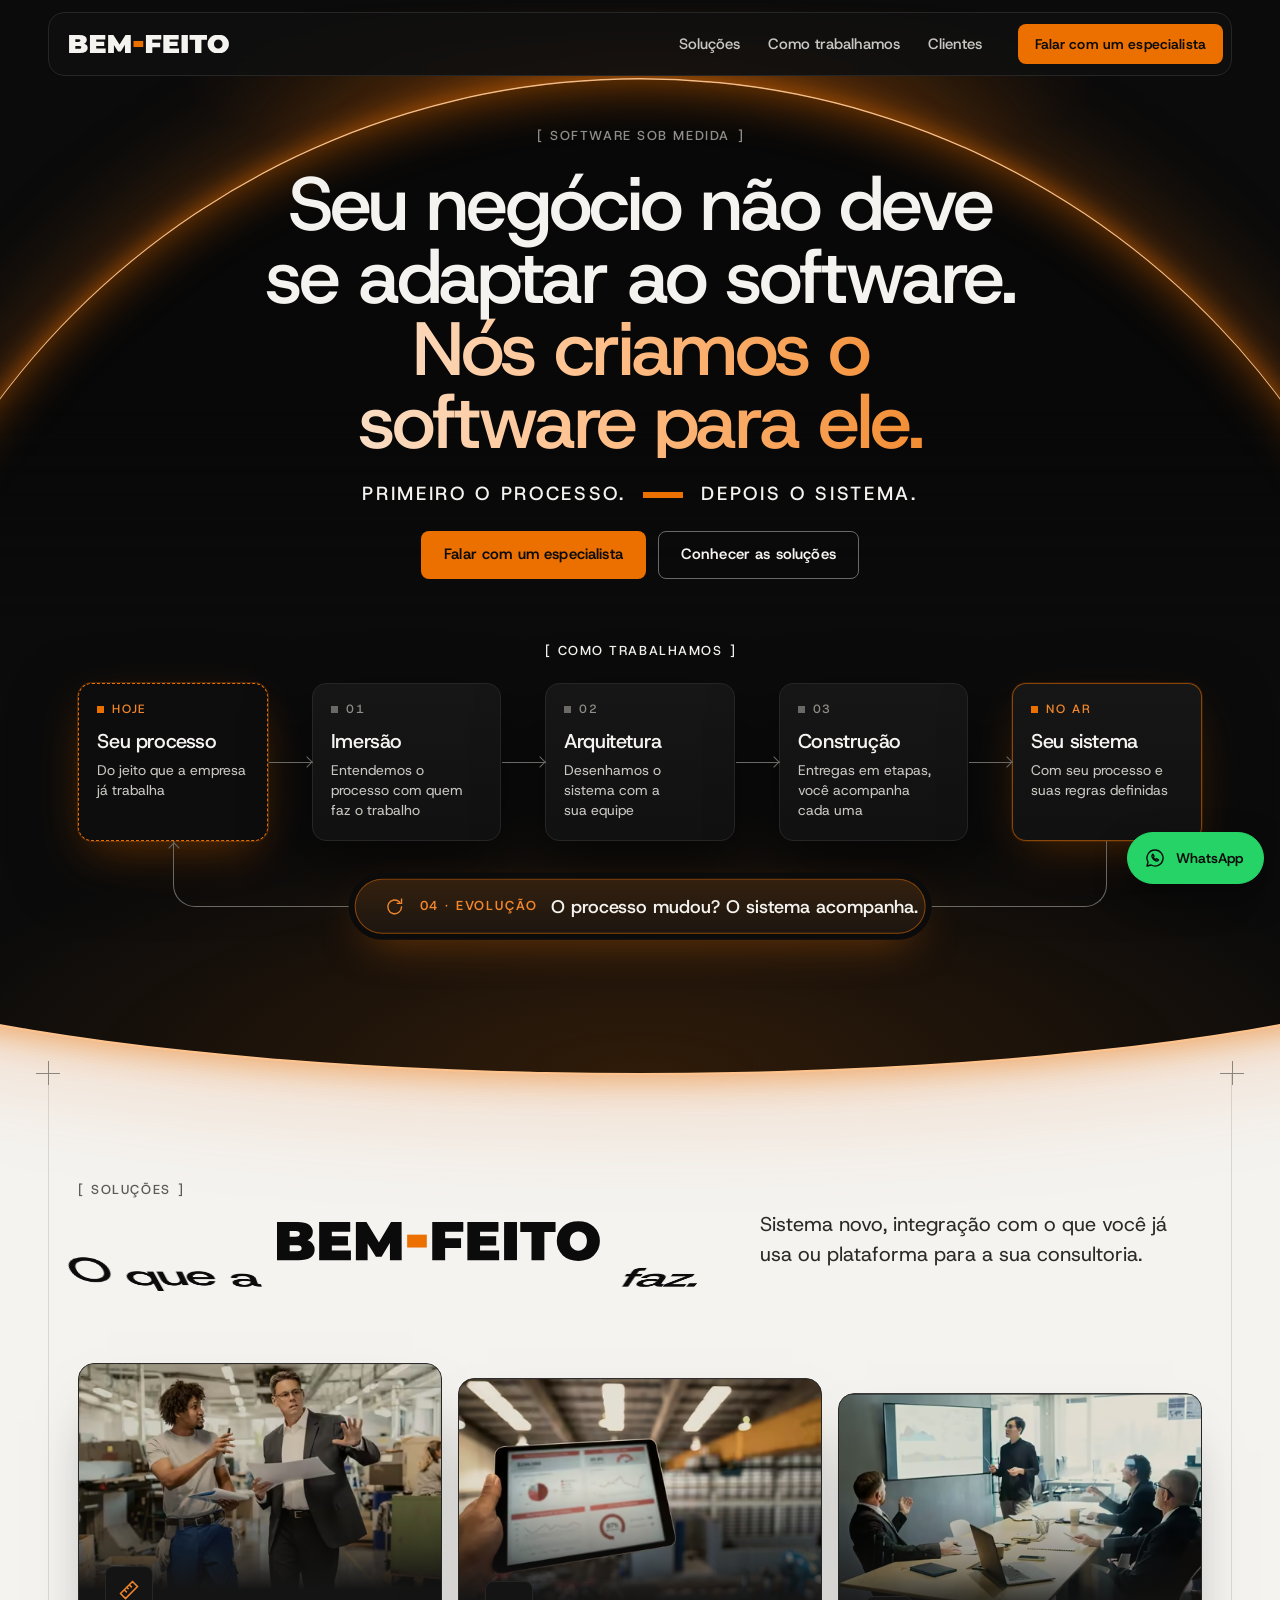
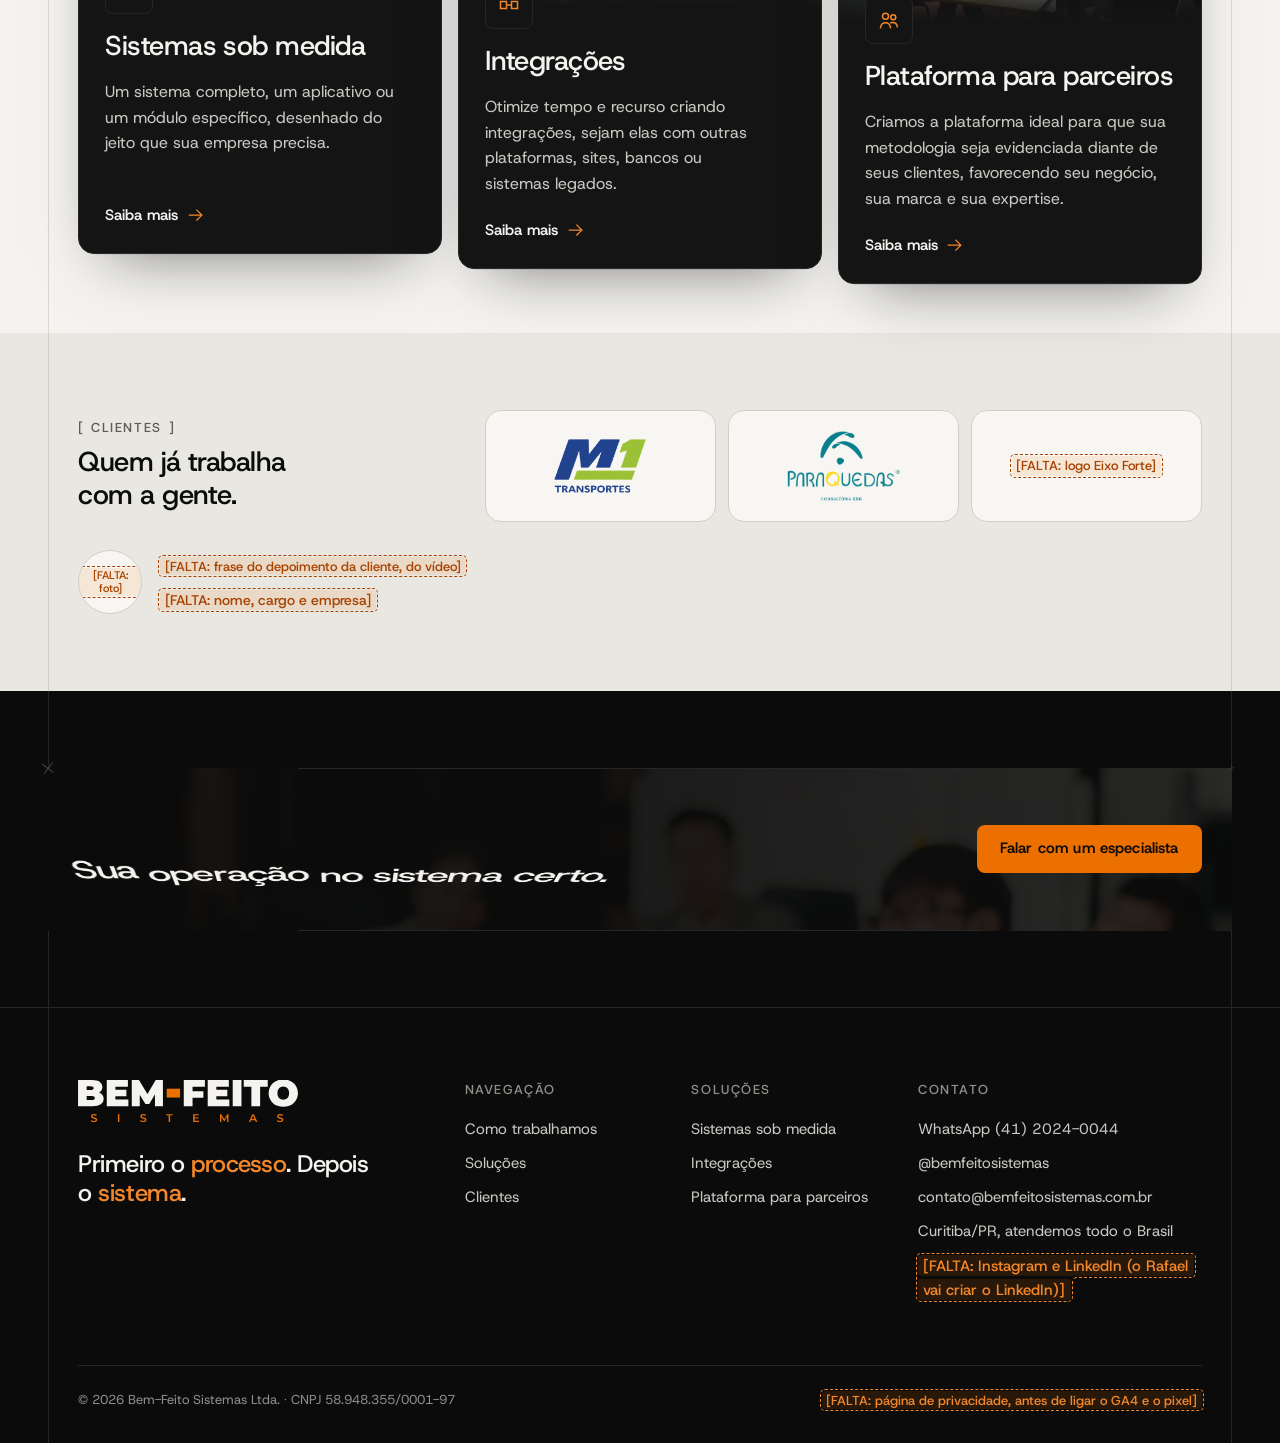
==== commit 306af995: "Ajustes do feedback do Rafael (31/10) e logos dos clientes" ====
--- a/index.html
+++ b/index.html
@@ -27,7 +27,6 @@
 <script src="assets/js/site.js" defer></script>
 <script src="assets/js/eclipse.js" defer></script>
 <script type="application/ld+json">{"@context": "https://schema.org", "@type": "Organization", "name": "Bem-Feito Sistemas", "legalName": "Bem-Feito Sistemas Ltda.", "url": "https://www.bemfeitosistemas.com.br/", "logo": "https://www.bemfeitosistemas.com.br/assets/img/icone-b-512.png", "taxID": "58.948.355/0001-97", "address": {"@type": "PostalAddress", "addressLocality": "Curitiba", "addressRegion": "PR", "addressCountry": "BR"}, "areaServed": "BR", "slogan": "Primeiro o processo. Depois o sistema.", "description": "Sistemas sob medida, integração com os sistemas que a empresa já usa e plataforma para consultorias parceiras."}</script>
-<script type="application/ld+json">{"@context": "https://schema.org", "@type": "FAQPage", "mainEntity": [{"@type": "Question", "name": "Quanto custa um sistema sob medida?", "acceptedAnswer": {"@type": "Answer", "text": "Depende do processo e das integrações. Os projetos são medidos em horas de trabalho, e dá para fechar um pacote com escopo definido. O valor sai depois que entendemos como a sua empresa funciona."}}, {"@type": "Question", "name": "Quanto tempo leva?", "acceptedAnswer": {"@type": "Answer", "text": "Depende do escopo. Na Arquitetura, definimos a ordem do que construir primeiro, e você acompanha cada avanço até o sistema entrar no ar."}}, {"@type": "Question", "name": "Vocês integram com os sistemas que eu já uso?", "acceptedAnswer": {"@type": "Answer", "text": "Sim. O sistema novo conversa com o ERP da empresa (TOTVS, SAP, Omie, Bling e outros), com sistemas legados, bancos, emissão de notas, financeiro e WhatsApp, sempre que o outro sistema permite integração."}}, {"@type": "Question", "name": "Preciso trocar o sistema que já uso?", "acceptedAnswer": {"@type": "Answer", "text": "Não necessariamente. Muitas vezes o melhor caminho é manter o que funciona e construir ao lado só o que falta. Se fizer mais sentido, construímos o sistema completo."}}, {"@type": "Question", "name": "O código fica com a minha empresa?", "acceptedAnswer": {"@type": "Answer", "text": "Sim. O código, o sistema e o conhecimento do processo são da sua empresa. Você escolhe onde o sistema roda: na sua estrutura ou com a hospedagem e a manutenção da Bem-Feito."}}, {"@type": "Question", "name": "Vocês atendem fora de Curitiba?", "acceptedAnswer": {"@type": "Answer", "text": "Sim. Estamos em Curitiba e atendemos empresas de todo o Brasil."}}, {"@type": "Question", "name": "Minha consultoria pode ser parceira?", "acceptedAnswer": {"@type": "Answer", "text": "Sim. Consultorias de NR-1 e ESG podem levar a própria metodologia para uma plataforma pronta para os seus clientes."}}]}</script>
 </head>
 <body>
 <svg width="0" height="0" style="position:absolute" aria-hidden="true" focusable="false">
@@ -45,6 +44,9 @@
   <symbol id="i-erp" viewBox="0 0 24 24"><path d="M4 4.5h7v7H4z M13 4.5h7v7h-7z M4 13.5h7v6H4z M13 13.5h7v6h-7z"/></symbol>
   <symbol id="i-nota" viewBox="0 0 24 24"><path d="M6.5 3.5h8l4 4v13h-12z M14.5 3.5v4h4 M9 12h6 M9 15.5h6"/></symbol>
   <symbol id="i-financeiro" viewBox="0 0 24 24"><path d="M4 19.5h16 M6.5 16v-5 M10.5 16V7.5 M14.5 16v-5.5 M18.5 16V5"/></symbol>
+  <symbol id="i-ouvidoria" viewBox="0 0 24 24"><path d="M4 5.5h16v10H10l-4.5 3.5v-3.5H4z M8 9.5h8 M8 12.5h5"/></symbol>
+  <symbol id="i-360" viewBox="0 0 24 24"><path d="M19.5 12a7.5 7.5 0 1 1-2.2-5.3 M19.5 3.75v4.5H15"/><circle cx="12" cy="10.5" r="2.25"/><path d="M8.25 16.25c.6-1.7 2-2.6 3.75-2.6s3.15.9 3.75 2.6"/></symbol>
+  <symbol id="i-esg" viewBox="0 0 24 24"><path d="M5 19.5c0-7.5 4.5-12.5 14.5-14.5-1 9-6 14-14.5 14.5z M5 19.5l7.5-7.5"/></symbol>
   <symbol id="i-banco" viewBox="0 0 24 24"><path d="M3.5 9.5L12 4.5l8.5 5 M5.5 10.5v7 M9.83 10.5v7 M14.17 10.5v7 M18.5 10.5v7 M3.5 19.5h17"/></symbol>
 </svg>
 
@@ -60,12 +62,11 @@
         <ul role="list">
           <li><a href="#solucoes">Soluções</a></li>
           <li><a href="#metodo">Como trabalhamos</a></li>
-          <li class="so-previa"><a href="#clientes">Clientes</a></li>
-          <li><a href="#perguntas">Perguntas</a></li>
+          <li><a href="#clientes">Clientes</a></li>
         </ul>
       </nav>
       <div class="topo__acoes">
-        <a class="btn btn--pri btn--p" href="https://wa.me/554198985529?text=Ol%C3%A1%2C%20vim%20pelo%20site%20da%20Bem-Feito." target="_blank" rel="noopener" data-evento="whatsapp_click" data-local="topo">Falar com um especialista</a>
+        <a class="btn btn--pri btn--p" href="https://wa.me/554120240044?text=Ol%C3%A1%2C%20vim%20pelo%20site%20da%20Bem-Feito." target="_blank" rel="noopener" data-evento="whatsapp_click" data-local="topo">Falar com um especialista</a>
       </div>
       <button class="topo__menu" type="button" aria-expanded="false" aria-controls="menu"><span>Menu</span><svg class="i" aria-hidden="true"><use href="#i-menu"/></svg></button>
     </div>
@@ -77,12 +78,11 @@
     <ul role="list">
           <li><a href="#solucoes">Soluções <svg class="i" aria-hidden="true"><use href="#i-seta"/></svg></a></li>
           <li><a href="#metodo">Como trabalhamos <svg class="i" aria-hidden="true"><use href="#i-seta"/></svg></a></li>
-          <li class="so-previa"><a href="#clientes">Clientes <svg class="i" aria-hidden="true"><use href="#i-seta"/></svg></a></li>
-          <li><a href="#perguntas">Perguntas <svg class="i" aria-hidden="true"><use href="#i-seta"/></svg></a></li>
+          <li><a href="#clientes">Clientes <svg class="i" aria-hidden="true"><use href="#i-seta"/></svg></a></li>
     </ul>
   </nav>
   <div class="acoes">
-    <a class="btn btn--pri" href="https://wa.me/554198985529?text=Ol%C3%A1%2C%20vim%20pelo%20site%20da%20Bem-Feito." target="_blank" rel="noopener" data-evento="whatsapp_click" data-local="menu">Falar com um especialista</a>
+    <a class="btn btn--pri" href="https://wa.me/554120240044?text=Ol%C3%A1%2C%20vim%20pelo%20site%20da%20Bem-Feito." target="_blank" rel="noopener" data-evento="whatsapp_click" data-local="menu">Falar com um especialista</a>
   </div>
 </div>
 
@@ -98,7 +98,7 @@
         <h1 class="t-display" id="heroi-titulo">Seu negócio não deve se adaptar ao software. <span class="degrade">Nós criamos o software para ele.</span></h1>
         <p class="frase"><span>Primeiro o processo.</span><span class="frase__barra" aria-hidden="true"></span><span>Depois o sistema.</span></p>
         <div class="acoes">
-          <a class="btn btn--pri" href="https://wa.me/554198985529?text=Ol%C3%A1%2C%20vim%20pelo%20site%20da%20Bem-Feito." target="_blank" rel="noopener" data-evento="whatsapp_click" data-local="heroi">Falar com um especialista</a>
+          <a class="btn btn--pri" href="https://wa.me/554120240044?text=Ol%C3%A1%2C%20vim%20pelo%20site%20da%20Bem-Feito." target="_blank" rel="noopener" data-evento="whatsapp_click" data-local="heroi">Falar com um especialista</a>
           <a class="btn btn--sec" href="#solucoes">Conhecer as soluções</a>
         </div>
       </div>
@@ -132,9 +132,9 @@
             <li class="fluxo__no fluxo__no--sistema">
               <p class="fluxo__tag">No ar</p>
               <h3 class="fluxo__titulo">Seu sistema</h3>
-              <p class="fluxo__txt">Com as suas regras e os nomes que a equipe já usa</p>
-            </li>
-            <li class="fluxo__laco"><p><svg class="i" aria-hidden="true"><use href="#i-laco"/></svg><b>04 · Evolução</b> O processo mudou? O sistema acompanha.</p></li>
+              <p class="fluxo__txt">Com seu processo e suas regras definidas</p>
+            </li>
+            <li class="fluxo__laco"><p><svg class="i" aria-hidden="true"><use href="#i-laco"/></svg><b>04 · Evolução</b> <span>O processo mudou? O sistema acompanha.</span></p></li>
           </ol>
         </div>
       </div>
@@ -161,7 +161,7 @@
             <div class="pilar__corpo">
               <span class="pilar__icone" aria-hidden="true"><svg class="i i--g"><use href="#i-regua"/></svg></span>
               <h3 class="t-titulo-3">Sistemas sob medida</h3>
-              <p>Um sistema completo, um aplicativo ou um módulo específico, desenhado sobre o jeito que a sua empresa já trabalha.</p>
+              <p>Um sistema completo, um aplicativo ou um módulo específico, desenhado do jeito que sua empresa precisa.</p>
               <a class="seta" href="sob-medida/">Saiba mais <svg class="i" aria-hidden="true"><use href="#i-seta"/></svg></a>
             </div>
           </article>
@@ -173,7 +173,7 @@
             <div class="pilar__corpo">
               <span class="pilar__icone" aria-hidden="true"><svg class="i i--g"><use href="#i-elo"/></svg></span>
               <h3 class="t-titulo-3">Integrações</h3>
-              <p>O seu sistema conversando com os sistemas que a empresa já usa, inclusive os legados. A informação é digitada uma vez e aparece onde precisa.</p>
+              <p>Otimize tempo e recurso criando integrações, sejam elas com outras plataformas, sites, bancos ou sistemas legados.</p>
               <a class="seta" href="integracoes/">Saiba mais <svg class="i" aria-hidden="true"><use href="#i-seta"/></svg></a>
             </div>
           </article>
@@ -185,7 +185,7 @@
             <div class="pilar__corpo">
               <span class="pilar__icone" aria-hidden="true"><svg class="i i--g"><use href="#i-parceiro"/></svg></span>
               <h3 class="t-titulo-3">Plataforma para parceiros</h3>
-              <p>Para consultorias de NR-1 e ESG: a sua metodologia numa plataforma pronta para os seus clientes. <span class="falta">[FALTA: texto novo do Rafael]</span></p>
+              <p>Criamos a plataforma ideal para que sua metodologia seja evidenciada diante de seus clientes, favorecendo seu negócio, sua marca e sua expertise.</p>
               <a class="seta" href="parceiros/">Saiba mais <svg class="i" aria-hidden="true"><use href="#i-seta"/></svg></a>
             </div>
           </article>
@@ -193,69 +193,27 @@
     </div>
   </section>
 
-  <!-- 3. Clientes (compacto). Só aparece no ar quando o depoimento e os logos chegarem. -->
-  <section class="secao clientes linhas so-previa" id="clientes" aria-labelledby="clientes-titulo">
+  <!-- 3. Clientes: logos no ar; o depoimento e o logo da Eixo Forte entram quando chegarem -->
+  <section class="secao claro cinza clientes linhas" id="clientes" aria-labelledby="clientes-titulo">
     <div class="envolve clientes__grade">
       <div class="clientes__cab">
         <p class="colchete">Clientes</p>
         <h2 class="t-titulo-3" id="clientes-titulo">Quem já trabalha com a gente.</h2>
       </div>
-      <figure class="depoimento">
+      <ul class="logos" role="list" aria-label="Clientes e parceiros">
+        <li><picture><source type="image/webp" srcset="assets/img/clientes/m1-transportes.webp"><img src="assets/img/clientes/m1-transportes.png" width="326" height="192" alt="M1 Transportes" loading="lazy" decoding="async"></picture></li>
+        <li><picture><source type="image/webp" srcset="assets/img/clientes/paraquedas-consultoria-esg.webp"><img class="logo--alto" src="assets/img/clientes/paraquedas-consultoria-esg.png" width="309" height="192" alt="Paraquedas Consultoria ESG" loading="lazy" decoding="async"></picture></li>
+        <li class="so-previa"><span class="falta">[FALTA: logo Eixo Forte]</span></li>
+      </ul>
+      <figure class="depoimento so-previa">
         <div class="depoimento__foto" aria-hidden="true"><span class="falta">[FALTA: foto]</span></div>
         <blockquote><p><span class="falta">[FALTA: frase do depoimento da cliente, do vídeo]</span></p></blockquote>
         <figcaption><span class="falta">[FALTA: nome, cargo e empresa]</span></figcaption>
       </figure>
-      <ul class="logos" role="list" aria-label="Clientes">
-        <li><span class="falta">[FALTA: logo M1]</span></li>
-        <li><span class="falta">[FALTA: logo Eixo Forte]</span></li>
-        <li><span class="falta">[FALTA: logo da consultoria parceira]</span></li>
-      </ul>
-    </div>
-  </section>
-
-  <!-- 4. Perguntas -->
-  <section class="secao claro cinza linhas" id="perguntas" aria-labelledby="perguntas-titulo">
-    <div class="envolve">
-      <div class="cab cab--centro">
-        <div class="cab__titulo">
-          <p class="colchete">Perguntas</p>
-          <h2 class="t-secao" id="perguntas-titulo">Perguntas frequentes</h2>
-        </div>
-      </div>
-      <div class="perguntas">
-        <details class="pergunta" name="perguntas" open>
-          <summary>Quanto custa um sistema sob medida?<svg class="i" aria-hidden="true"><use href="#i-chev"/></svg></summary>
-          <div class="pergunta__resp"><p>Depende do processo e das integrações. Os projetos são medidos em horas de trabalho, e dá para fechar um pacote com escopo definido. O valor sai depois que entendemos como a sua empresa funciona.</p></div>
-        </details>
-        <details class="pergunta" name="perguntas">
-          <summary>Quanto tempo leva?<svg class="i" aria-hidden="true"><use href="#i-chev"/></svg></summary>
-          <div class="pergunta__resp"><p>Depende do escopo. Na Arquitetura, definimos a ordem do que construir primeiro, e você acompanha cada avanço até o sistema entrar no ar.</p></div>
-        </details>
-        <details class="pergunta" name="perguntas">
-          <summary>Vocês integram com os sistemas que eu já uso?<svg class="i" aria-hidden="true"><use href="#i-chev"/></svg></summary>
-          <div class="pergunta__resp"><p>Sim. O sistema novo conversa com o ERP da empresa (TOTVS, SAP, Omie, Bling e outros), com sistemas legados, bancos, emissão de notas, financeiro e WhatsApp, sempre que o outro sistema permite integração.</p><p><a href="integracoes/">Ver integrações</a></p></div>
-        </details>
-        <details class="pergunta" name="perguntas">
-          <summary>Preciso trocar o sistema que já uso?<svg class="i" aria-hidden="true"><use href="#i-chev"/></svg></summary>
-          <div class="pergunta__resp"><p>Não necessariamente. Muitas vezes o melhor caminho é manter o que funciona e construir ao lado só o que falta. Se fizer mais sentido, construímos o sistema completo.</p></div>
-        </details>
-        <details class="pergunta" name="perguntas">
-          <summary>O código fica com a minha empresa?<svg class="i" aria-hidden="true"><use href="#i-chev"/></svg></summary>
-          <div class="pergunta__resp"><p>Sim. O código, o sistema e o conhecimento do processo são da sua empresa. Você escolhe onde o sistema roda: na sua estrutura ou com a hospedagem e a manutenção da Bem-Feito.</p></div>
-        </details>
-        <details class="pergunta" name="perguntas">
-          <summary>Vocês atendem fora de Curitiba?<svg class="i" aria-hidden="true"><use href="#i-chev"/></svg></summary>
-          <div class="pergunta__resp"><p>Sim. Estamos em Curitiba e atendemos empresas de todo o Brasil.</p></div>
-        </details>
-        <details class="pergunta" name="perguntas">
-          <summary>Minha consultoria pode ser parceira?<svg class="i" aria-hidden="true"><use href="#i-chev"/></svg></summary>
-          <div class="pergunta__resp"><p>Sim. Consultorias de NR-1 e ESG podem levar a própria metodologia para uma plataforma pronta para os seus clientes.</p><p><a href="parceiros/">Ver a plataforma para parceiros</a></p></div>
-        </details>
-      </div>
-    </div>
-  </section>
-
-  <!-- 5. Próximo passo (uma linha só) -->
+    </div>
+  </section>
+
+  <!-- 4. Próximo passo (uma linha só). As perguntas frequentes saíram por enquanto (pedido do Rafael em 31/10). -->
   <section class="proximo linhas" id="proximo-passo" aria-labelledby="proximo-titulo">
     <div class="envolve">
       <div class="proximo__caixa">
@@ -269,7 +227,7 @@
         <span class="cruz cruz--c-te" aria-hidden="true"></span><span class="cruz cruz--c-td" aria-hidden="true"></span>
         <span class="cruz cruz--c-be" aria-hidden="true"></span><span class="cruz cruz--c-bd" aria-hidden="true"></span>
         <h2 class="t-secao proximo__titulo" id="proximo-titulo">Sua operação no sistema certo.</h2>
-        <a class="btn btn--pri" href="https://wa.me/554198985529?text=Ol%C3%A1%2C%20vim%20pelo%20site%20da%20Bem-Feito." target="_blank" rel="noopener" data-evento="whatsapp_click" data-local="proximo-passo">Falar com um especialista</a>
+        <a class="btn btn--pri" href="https://wa.me/554120240044?text=Ol%C3%A1%2C%20vim%20pelo%20site%20da%20Bem-Feito." target="_blank" rel="noopener" data-evento="whatsapp_click" data-local="proximo-passo">Falar com um especialista</a>
       </div>
     </div>
   </section>
@@ -281,15 +239,14 @@
     <div class="rodape__topo">
       <div class="rodape__marca">
         <img src="assets/img/bem-feito-principal-escuro.svg" width="220" height="42" alt="Bem-Feito Sistemas">
-        <p class="rodape__frase">Primeiro o processo. Depois o sistema.</p>
+        <p class="rodape__frase">Primeiro o <span class="destaque">processo</span>. Depois o <span class="destaque">sistema</span>.</p>
       </div>
       <nav aria-labelledby="rodape-nav">
         <h2 id="rodape-nav">Navegação</h2>
         <ul role="list">
           <li><a href="#metodo">Como trabalhamos</a></li>
           <li><a href="#solucoes">Soluções</a></li>
-          <li class="so-previa"><a href="#clientes">Clientes</a></li>
-          <li><a href="#perguntas">Perguntas</a></li>
+          <li><a href="#clientes">Clientes</a></li>
         </ul>
       </nav>
       <nav aria-labelledby="rodape-sol">
@@ -303,11 +260,11 @@
       <div>
         <h2>Contato</h2>
         <ul role="list">
-          <li><a href="https://wa.me/554198985529?text=Ol%C3%A1%2C%20vim%20pelo%20site%20da%20Bem-Feito." target="_blank" rel="noopener" data-evento="whatsapp_click" data-local="rodape">WhatsApp (41) 9898-5529 <span class="falta">[FALTA: número novo do WhatsApp]</span></a></li>
-          <li class="so-previa">@bemfeitosistemas <span class="falta">[FALTA: confirmar o @ do WhatsApp]</span></li>
-          <li class="so-previa"><a href="mailto:contato@bemfeitosistemas.com.br">contato@bemfeitosistemas.com.br</a> <span class="falta">[FALTA: confirmar o e-mail]</span></li>
+          <li><a href="https://wa.me/554120240044?text=Ol%C3%A1%2C%20vim%20pelo%20site%20da%20Bem-Feito." target="_blank" rel="noopener" data-evento="whatsapp_click" data-local="rodape">WhatsApp (41) 2024-0044</a></li>
+          <li>@bemfeitosistemas</li>
+          <li><a href="mailto:contato@bemfeitosistemas.com.br">contato@bemfeitosistemas.com.br</a></li>
           <li>Curitiba/PR, atendemos todo o Brasil</li>
-          <li class="so-previa"><span class="falta">[FALTA: Instagram e LinkedIn]</span></li>
+          <li class="so-previa"><span class="falta">[FALTA: Instagram e LinkedIn (o Rafael vai criar o LinkedIn)]</span></li>
         </ul>
       </div>
     </div>
@@ -318,6 +275,6 @@
   </div>
 </footer>
 
-<a class="zap" href="https://wa.me/554198985529?text=Ol%C3%A1%2C%20vim%20pelo%20site%20da%20Bem-Feito." target="_blank" rel="noopener" data-evento="whatsapp_click" data-local="flutuante" aria-label="Conversar no WhatsApp"><svg class="i" aria-hidden="true"><use href="#i-zap"/></svg><span>WhatsApp</span></a>
+<a class="zap" href="https://wa.me/554120240044?text=Ol%C3%A1%2C%20vim%20pelo%20site%20da%20Bem-Feito." target="_blank" rel="noopener" data-evento="whatsapp_click" data-local="flutuante" aria-label="Conversar no WhatsApp"><svg class="i" aria-hidden="true"><use href="#i-zap"/></svg><span>WhatsApp</span></a>
 </body>
 </html>
--- a/assets/css/site.css
+++ b/assets/css/site.css
@@ -251,7 +251,7 @@
 .fluxo-bloco { display: grid; justify-items: center; gap: 24px; max-width: 1180px; margin-inline: auto; }
 .fluxo-bloco__rotulo { margin: 0; color: var(--titulo); }
 .fluxo { --vao: 44px; position: relative; display: grid; grid-template-columns: repeat(5, minmax(0, 1fr)); column-gap: var(--vao); width: 100%; margin: 0; }
-.fluxo[role="list"] { padding: 0 0 88px; } /* vence o reset de listas: o espaço de baixo é do laço */
+.fluxo[role="list"] { padding: 0 0 104px; } /* vence o reset de listas: o espaço de baixo é do laço */
 .fluxo__no { position: relative; z-index: 2; display: grid; align-content: start; gap: 6px; padding: 18px 18px 20px; border: 1px solid var(--linha); border-radius: 14px; background: linear-gradient(180deg, #161616, #111111); box-shadow: var(--sombra-painel); text-align: left; transition: border-color .5s, box-shadow .5s; }
 .fluxo__tag { display: flex; align-items: center; gap: 8px; font-size: .75rem; line-height: 1.2; font-weight: 500; letter-spacing: .14em; text-transform: uppercase; color: var(--texto-suave); font-variant-numeric: tabular-nums; transition: color .5s; }
 .fluxo__tag::before { content: ""; width: 7px; height: 7px; flex: none; background: var(--borda); transition: background-color .5s; }
@@ -270,14 +270,13 @@
 .fluxo__no + .fluxo__no::before { content: ""; position: absolute; top: 50%; right: 100%; width: var(--vao); height: 1px; background: var(--borda); }
 .fluxo__no + .fluxo__no::after { content: ""; position: absolute; top: calc(50% - 4px); right: calc(100% + 2px); width: 8px; height: 8px; border-top: 1px solid var(--borda); border-right: 1px solid var(--borda); transform: rotate(45deg); }
 /* o laço da evolução: do sistema de volta ao processo */
-.fluxo__laco { position: absolute; z-index: 3; left: calc((100% - 4 * var(--vao)) / 10); right: calc((100% - 4 * var(--vao)) / 10); top: calc(100% - 88px); height: 58px; border: 1px solid var(--borda); border-top: 0; border-radius: 0 0 22px 22px; pointer-events: none; transition: border-color .5s; }
+.fluxo__laco { position: absolute; z-index: 3; left: calc((100% - 4 * var(--vao)) / 10); right: calc((100% - 4 * var(--vao)) / 10); top: calc(100% - 104px); height: 66px; border: 1px solid var(--borda); border-top: 0; border-radius: 0 0 22px 22px; pointer-events: none; transition: border-color .5s; }
 .fluxo__laco::before { content: ""; position: absolute; left: -4.5px; top: 3px; width: 8px; height: 8px; border-left: 1px solid var(--borda); border-top: 1px solid var(--borda); transform: rotate(45deg); transition: border-color .5s; }
-.fluxo__laco p { position: absolute; left: 50%; bottom: 0; transform: translate(-50%, 50%); display: flex; align-items: center; gap: 10px; padding: 9px 18px; border: 1px solid var(--linha); border-radius: 999px; background: var(--placa); font-size: .875rem; line-height: 1.3; color: var(--texto); white-space: nowrap; transition: border-color .5s; }
-.fluxo__laco .i { width: 18px; height: 18px; color: var(--laranja-sinal); }
-.fluxo__laco b { font-weight: 600; letter-spacing: .02em; color: var(--titulo); transition: color .5s; }
+.fluxo__laco p { position: absolute; left: 50%; bottom: 0; transform: translate(-50%, 50%); display: flex; align-items: center; gap: 14px; padding: 15px 28px; border: 1px solid rgba(var(--laranja-rgb), .5); border-radius: 999px; background: linear-gradient(180deg, rgba(var(--laranja-rgb), .16), rgba(var(--laranja-rgb), .05)), #111; box-shadow: 0 0 0 6px #0b0b0b, 0 16px 44px -12px rgba(var(--laranja-rgb), .5); font-size: clamp(1rem, .9rem + .3vw, 1.1875rem); line-height: 1.3; font-weight: 500; color: var(--titulo); white-space: nowrap; transition: border-color .5s; }
+.fluxo__laco .i { width: 22px; height: 22px; color: var(--laranja-sinal); }
+.fluxo__laco b { font-size: .8125rem; font-weight: 600; letter-spacing: .14em; text-transform: uppercase; color: var(--laranja-sinal); transition: color .5s; }
 .fluxo__laco.ativo, .fluxo__laco.ativo::before { border-color: var(--laranja); }
-.fluxo__laco.ativo p { border-color: rgba(var(--laranja-rgb), .6); }
-.fluxo__laco.ativo b { color: var(--laranja-sinal); }
+.fluxo__laco.ativo p { border-color: var(--laranja); }
 /* o ponto que percorre o fluxo (criado pelo movimento.js) */
 .fluxo__ponto { position: absolute; z-index: 1; left: 0; top: 0; width: 8px; height: 8px; margin: -4px 0 0 -4px; background: var(--laranja); box-shadow: 0 0 14px 2px rgba(var(--laranja-rgb), .85); opacity: 0; pointer-events: none; }
 @media (max-width: 1023px) {
@@ -289,7 +288,8 @@
   .fluxo__laco { position: relative; left: auto; right: auto; top: auto; height: auto; border: 0; border-radius: 0; }
   .fluxo__laco::before { left: 50%; top: auto; bottom: 100%; width: 1px; height: var(--vao); border: 0; background: var(--borda); transform: none; }
   .fluxo__laco.ativo::before { background: var(--laranja); }
-  .fluxo__laco p { position: static; transform: none; justify-content: center; flex-wrap: wrap; gap: 6px 10px; padding: 12px 18px; border-style: dashed; border-color: var(--borda); border-radius: 14px; white-space: normal; text-align: center; }
+  .fluxo__laco p { position: static; transform: none; justify-content: center; flex-wrap: wrap; gap: 6px 10px; padding: 16px 20px; border-radius: 16px; box-shadow: 0 16px 44px -14px rgba(var(--laranja-rgb), .5); white-space: normal; text-align: center; }
+  .fluxo__laco p span { flex-basis: 100%; }
 }
 
 /* ---------- topo das páginas de solução ---------- */
@@ -409,18 +409,38 @@
 .outra > .i { margin-left: auto; color: var(--laranja-sinal); }
 @media (max-width: 700px) { .outras { grid-template-columns: minmax(0, 1fr); } }
 
+/* ---------- parceiros: plataformas prontas e modelos de parceria (31/10) ---------- */
+.plataformas { display: grid; grid-template-columns: repeat(3, minmax(0, 1fr)); gap: 16px; }
+.plataforma { display: flex; flex-direction: column; align-items: flex-start; gap: 18px; padding: 26px; border: 1px solid var(--linha); border-radius: var(--raio-3); background: var(--superficie); box-shadow: 0 28px 60px -30px rgba(11, 11, 11, .55); }
+.plataforma__tela { align-self: stretch; display: grid; place-items: center; aspect-ratio: 16 / 10; padding: 16px; border: 1px dashed var(--borda); border-radius: var(--raio-2); text-align: center; }
+.plataforma__cab { display: flex; align-items: center; gap: 16px; }
+.plataforma p { color: var(--texto); }
+.plataforma .btn { margin-top: auto; }
+.modelos { display: grid; grid-template-columns: minmax(0, 5fr) minmax(0, 7fr); gap: 16px; }
+.modelo { display: grid; align-content: start; gap: 14px; padding: clamp(24px, 3vw, 36px); border: 1px solid var(--linha); border-radius: var(--raio-3); background: var(--superficie); }
+.modelo p { color: var(--texto); }
+.modelo__formas { display: grid; gap: 10px; margin-top: 4px; counter-reset: forma; }
+.modelo__formas li { position: relative; padding: 14px 16px 14px 52px; border: 1px solid var(--linha); border-radius: var(--raio-2); color: var(--texto); counter-increment: forma; }
+.modelo__formas li::before { content: counter(forma); position: absolute; left: 14px; top: 13px; display: grid; place-items: center; width: 26px; height: 26px; border-radius: 50%; background: rgba(var(--laranja-rgb), .14); color: var(--laranja-sinal); font-size: .8125rem; font-weight: 600; }
+.telas__acoes { justify-content: center; margin-top: clamp(28px, 3vw, 40px); }
+.btn--quebra { white-space: normal; text-align: center; min-height: 52px; padding-block: 12px; }
+@media (max-width: 1023px) { .plataformas { grid-template-columns: minmax(0, 1fr); max-width: 560px; } .modelos { grid-template-columns: minmax(0, 1fr); } }
+
 /* ---------- clientes (compacto) ---------- */
 .clientes { padding-block: clamp(56px, 6vw, 88px); }
-.clientes__grade { display: grid; grid-template-columns: minmax(0, 3fr) minmax(0, 5fr) minmax(0, 4fr); gap: 28px 48px; align-items: center; }
+.clientes__grade { display: grid; grid-template-columns: minmax(0, 4fr) minmax(0, 8fr); gap: 28px 48px; align-items: center; }
+.clientes .depoimento { grid-column: 1 / -1; }
 .clientes__cab { display: grid; gap: 10px; justify-items: start; }
 .depoimento { display: grid; grid-template-columns: 64px minmax(0, 1fr); gap: 6px 18px; align-items: center; }
 .depoimento__foto { grid-row: span 2; display: grid; place-items: center; width: 64px; height: 64px; border: 1px solid var(--linha); border-radius: 50%; background: var(--superficie); font-size: .6875rem; line-height: 1.2; text-align: center; overflow: hidden; }
 .depoimento blockquote { font-size: 1.125rem; line-height: 1.4; font-weight: 500; letter-spacing: -.01em; color: var(--titulo); }
 .depoimento figcaption { font-size: .875rem; color: var(--texto-suave); }
-.logos { display: grid; grid-template-columns: repeat(3, minmax(0, 1fr)); gap: 10px; }
-.logos li { display: grid; place-items: center; min-height: 64px; padding: 8px; border: 1px solid var(--linha); border-radius: var(--raio-2); text-align: center; font-size: .8125rem; }
+.logos { display: flex; flex-wrap: wrap; gap: 12px; }
+.logos li { display: grid; place-items: center; flex: 1 1 200px; min-height: 112px; padding: 20px 28px; border: 1px solid var(--linha); border-radius: var(--raio-3); background: var(--superficie); text-align: center; font-size: .8125rem; }
+.logos img { width: auto; height: 54px; }
+.logos img.logo--alto { height: 70px; }
 @media (max-width: 1023px) { .clientes__grade { grid-template-columns: minmax(0, 1fr); } }
-@media (max-width: 520px) { .logos { grid-template-columns: minmax(0, 1fr); } }
+@media (max-width: 520px) { .logos li { min-height: 96px; } .logos img { height: 46px; } .logos img.logo--alto { height: 60px; } }
 
 /* ---------- perguntas ---------- */
 .perguntas { max-width: 880px; margin-inline: auto; display: grid; }
@@ -457,6 +477,7 @@
 .rodape { position: relative; padding-block: 72px 32px; border-top: 1px solid var(--linha); }
 .rodape__topo { display: grid; grid-template-columns: minmax(0, 4fr) repeat(2, minmax(0, 2.2fr)) minmax(0, 3.2fr); gap: 40px 32px; }
 .rodape__marca img { width: 220px; height: auto; }
+.rodape__frase .destaque { color: var(--laranja-sinal); }
 .rodape__frase { margin-top: 28px; max-width: 14em; font-size: 1.5rem; line-height: 1.2; font-weight: 500; letter-spacing: -.02em; color: var(--titulo); }
 .rodape h2 { margin-bottom: 16px; font-size: .8125rem; font-weight: 500; letter-spacing: .12em; text-transform: uppercase; color: var(--texto-suave); }
 .rodape ul { display: grid; gap: 10px; }
@@ -474,11 +495,10 @@
 @media (max-width: 640px) { .zap { width: 52px; padding: 0; justify-content: center; } .zap span { display: none; } }
 .menu-aberto .zap { display: none; }
 
-/* ---------- pendências (só na prévia) ---------- */
-.falta, .so-previa { display: none; }
-.previa .so-previa { display: block; }
-.previa li.so-previa { display: list-item; }
-.previa .nav li.so-previa { display: block; }
+/* ---------- pendências (só na prévia) ----------
+   Fora da prévia, .falta e .so-previa somem, qualquer que seja o display do componente (grid, flex...).
+   Na prévia, cada elemento fica com o display normal dele. */
+html:not(.previa) .falta, html:not(.previa) .so-previa { display: none !important; }
 .previa .falta { display: inline; padding: .05em .35em; border-radius: 3px; outline: 1px dashed var(--laranja-sinal); outline-offset: 1px; background: color-mix(in srgb, var(--laranja) 12%, transparent); color: var(--laranja-sinal); font-weight: 500; font-style: normal; font-size: inherit; letter-spacing: 0; -webkit-box-decoration-break: clone; box-decoration-break: clone; }
 .previa .depoimento blockquote .falta, .previa .logos .falta { font-size: .8125rem; line-height: 1.5; }
 .pendente { display: grid; place-items: center; min-height: 220px; padding: 32px; border: 1px dashed var(--borda); border-radius: var(--raio-3); text-align: center; }
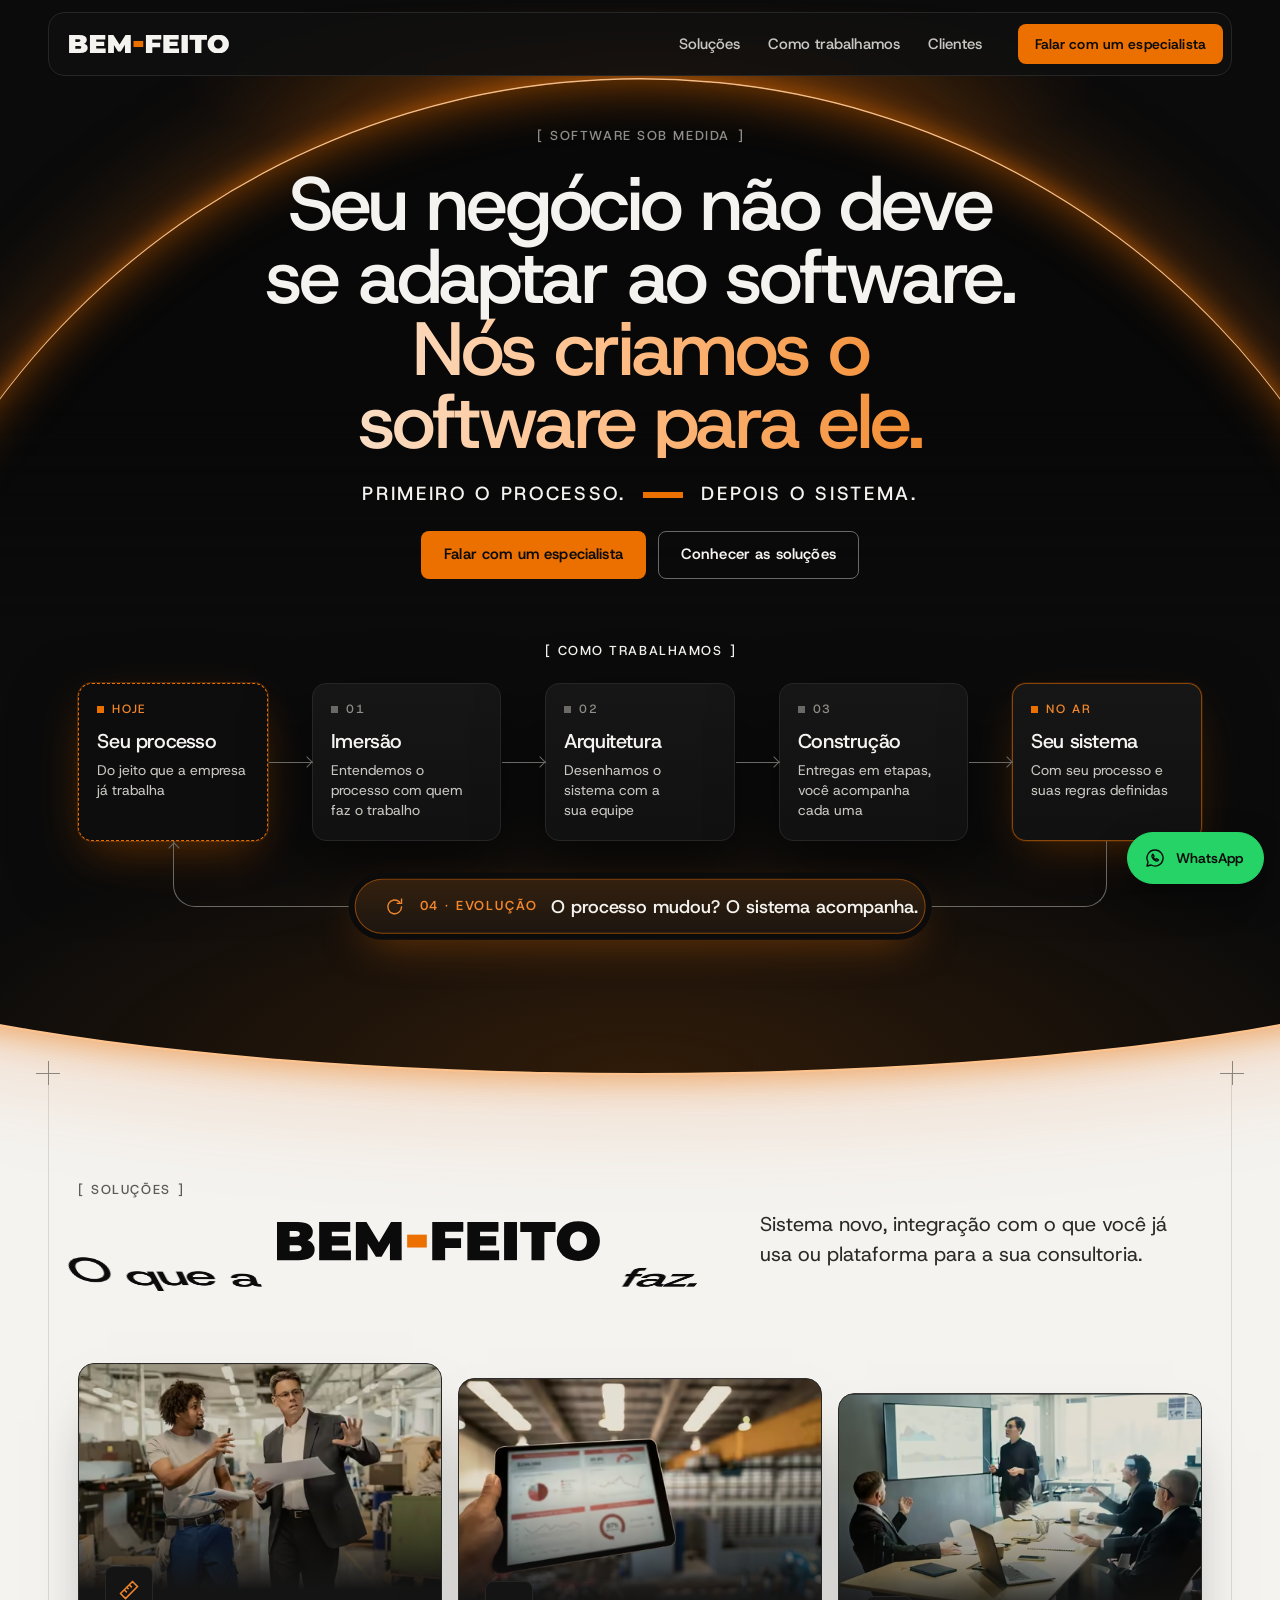
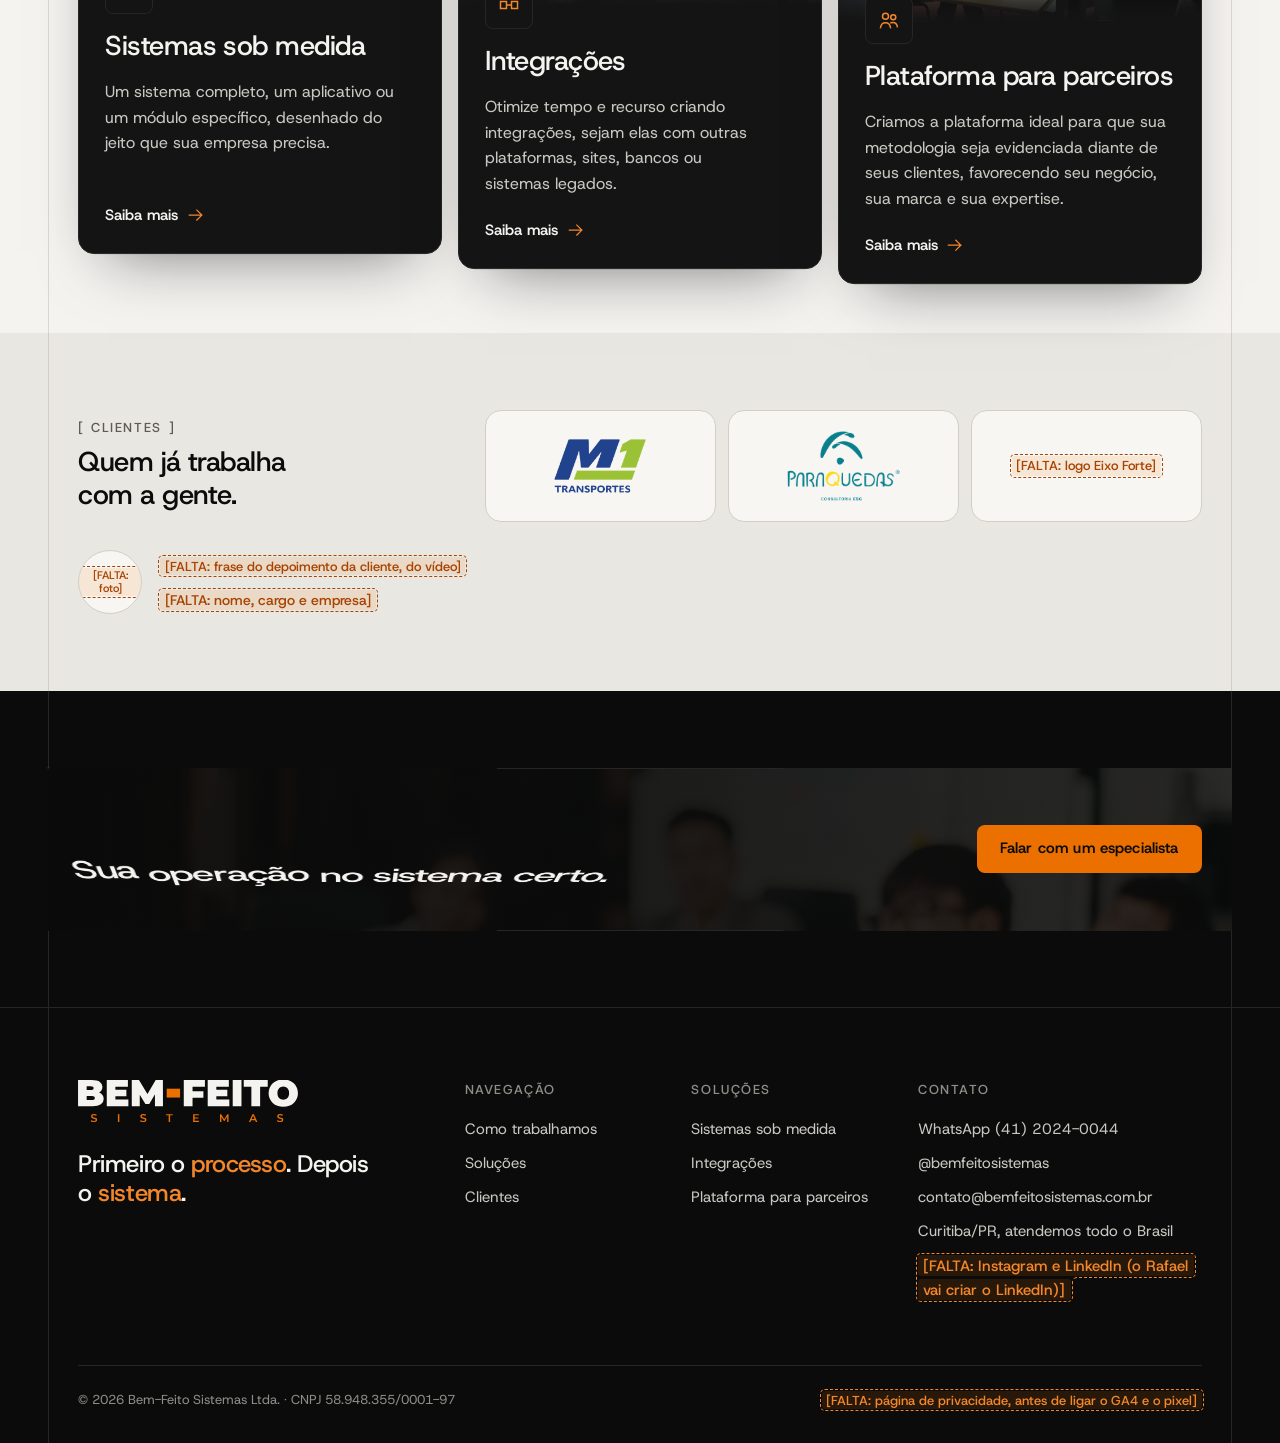
==== commit 2ea8af48: "Leva para as páginas o conteúdo que saiu da Home" ====
--- a/index.html
+++ b/index.html
@@ -48,6 +48,11 @@
   <symbol id="i-360" viewBox="0 0 24 24"><path d="M19.5 12a7.5 7.5 0 1 1-2.2-5.3 M19.5 3.75v4.5H15"/><circle cx="12" cy="10.5" r="2.25"/><path d="M8.25 16.25c.6-1.7 2-2.6 3.75-2.6s3.15.9 3.75 2.6"/></symbol>
   <symbol id="i-esg" viewBox="0 0 24 24"><path d="M5 19.5c0-7.5 4.5-12.5 14.5-14.5-1 9-6 14-14.5 14.5z M5 19.5l7.5-7.5"/></symbol>
   <symbol id="i-banco" viewBox="0 0 24 24"><path d="M3.5 9.5L12 4.5l8.5 5 M5.5 10.5v7 M9.83 10.5v7 M14.17 10.5v7 M18.5 10.5v7 M3.5 19.5h17"/></symbol>
+  <symbol id="i-processo" viewBox="0 0 24 24"><path d="M3.5 4h6v5h-6z M14.5 15h6v5h-6z M6.5 9v8.5h8 M11.5 15l3 2.5-3 2.5"/></symbol>
+  <symbol id="i-sinc" viewBox="0 0 24 24"><path d="M4.5 10a7.5 7.5 0 0 1 13.2-3.6L19.5 8.5 M19.5 4v4.5H15 M19.5 14a7.5 7.5 0 0 1-13.2 3.6L4.5 15.5 M4.5 20v-4.5H9"/></symbol>
+  <symbol id="i-local" viewBox="0 0 24 24"><path d="M12 21s-6.5-6.2-6.5-11a6.5 6.5 0 0 1 13 0c0 4.8-6.5 11-6.5 11z"/><circle cx="12" cy="10" r="2.25"/></symbol>
+  <symbol id="i-celular" viewBox="0 0 24 24"><path d="M7.5 3.5h9v17h-9z M11 17.25h2"/></symbol>
+  <symbol id="i-portal" viewBox="0 0 24 24"><path d="M3.5 5h17v14h-17z M3.5 9h17 M6.5 7h.5 M9 7h.5"/></symbol>
 </svg>
 
 <a class="pular" href="#conteudo">Pular para o conteúdo</a>
--- a/assets/css/site.css
+++ b/assets/css/site.css
@@ -409,6 +409,49 @@
 .outra > .i { margin-left: auto; color: var(--laranja-sinal); }
 @media (max-width: 700px) { .outras { grid-template-columns: minmax(0, 1fr); } }
 
+/* ---------- conteúdo da primeira versão que foi para as páginas (02/11) ---------- */
+/* faixa de diferenciais (saiu da Home em 20/10; agora no Sob medida) */
+.faixa { position: relative; border-bottom: 1px solid var(--linha); }
+.faixa > .envolve { position: relative; z-index: 1; }
+.faixa ul { display: grid; grid-template-columns: repeat(4, minmax(0, 1fr)); }
+.faixa li { display: flex; align-items: center; gap: 12px; padding: 22px 20px; font-size: .9375rem; line-height: 1.4; color: var(--texto); }
+.faixa li:first-child { padding-left: 0; }
+.faixa li + li { border-left: 1px solid var(--linha); }
+.faixa .i { color: var(--laranja-sinal); }
+@media (max-width: 1023px) {
+  .faixa ul { grid-template-columns: repeat(2, minmax(0, 1fr)); }
+  .faixa li { padding-left: 16px; }
+  .faixa li:nth-child(odd) { padding-left: 0; }
+  .faixa li:nth-child(3) { border-left: 0; }
+  .faixa li:nth-child(n+3) { border-top: 1px solid var(--linha); }
+}
+@media (max-width: 520px) {
+  .faixa ul { grid-template-columns: minmax(0, 1fr); }
+  .faixa li, .faixa li + li, .faixa li:nth-child(odd) { padding: 16px 0; border-left: 0; }
+  .faixa li + li { border-top: 1px solid var(--linha); }
+}
+/* sinais: quando faz sentido (sob medida) e sem integração (integrações) */
+.sinais { display: grid; grid-template-columns: repeat(2, minmax(0, 1fr)); gap: 12px; }
+.sinais li { position: relative; padding: 20px 24px 20px 50px; border: 1px solid var(--linha); border-radius: var(--raio-3); background: var(--superficie); font-size: 1.0625rem; line-height: 1.45; font-weight: 500; color: var(--titulo); }
+.sinais li::before { content: ""; position: absolute; left: 24px; top: 28px; width: 8px; height: 8px; background: var(--laranja-sinal); }
+@media (max-width: 767px) { .sinais { grid-template-columns: minmax(0, 1fr); } .sinais li { padding: 18px 20px 18px 44px; } .sinais li::before { left: 20px; top: 26px; } }
+/* o que construímos (sob medida) */
+/* 5 cartões: 3 em cima e 2 mais largos embaixo, sem buraco na grade */
+.construimos { display: grid; grid-template-columns: repeat(6, minmax(0, 1fr)); gap: 12px; }
+.construimos > li { grid-column: span 2; }
+.construimos > li:nth-child(n+4) { grid-column: span 3; }
+@media (max-width: 1023px) {
+  .construimos { grid-template-columns: repeat(2, minmax(0, 1fr)); }
+  .construimos > li, .construimos > li:nth-child(n+4) { grid-column: auto; }
+  .construimos > li:last-child:nth-child(odd) { grid-column: 1 / -1; }
+}
+@media (max-width: 640px) { .construimos { grid-template-columns: minmax(0, 1fr); } }
+/* imersão: o que acontece nela */
+.imersao__lista { display: grid; gap: 10px; }
+.imersao__lista li { position: relative; padding-left: 22px; color: var(--texto); }
+.imersao__lista li::before { content: ""; position: absolute; left: 0; top: calc(.8em - 4px); width: 8px; height: 8px; background: var(--laranja-sinal); }
+.imersao__nota { padding-left: 14px; border-left: 2px solid var(--laranja-sinal); font-weight: 500; color: var(--titulo); }
+
 /* ---------- parceiros: plataformas prontas e modelos de parceria (31/10) ---------- */
 .plataformas { display: grid; grid-template-columns: repeat(3, minmax(0, 1fr)); gap: 16px; }
 .plataforma { display: flex; flex-direction: column; align-items: flex-start; gap: 18px; padding: 26px; border: 1px solid var(--linha); border-radius: var(--raio-3); background: var(--superficie); box-shadow: 0 28px 60px -30px rgba(11, 11, 11, .55); }
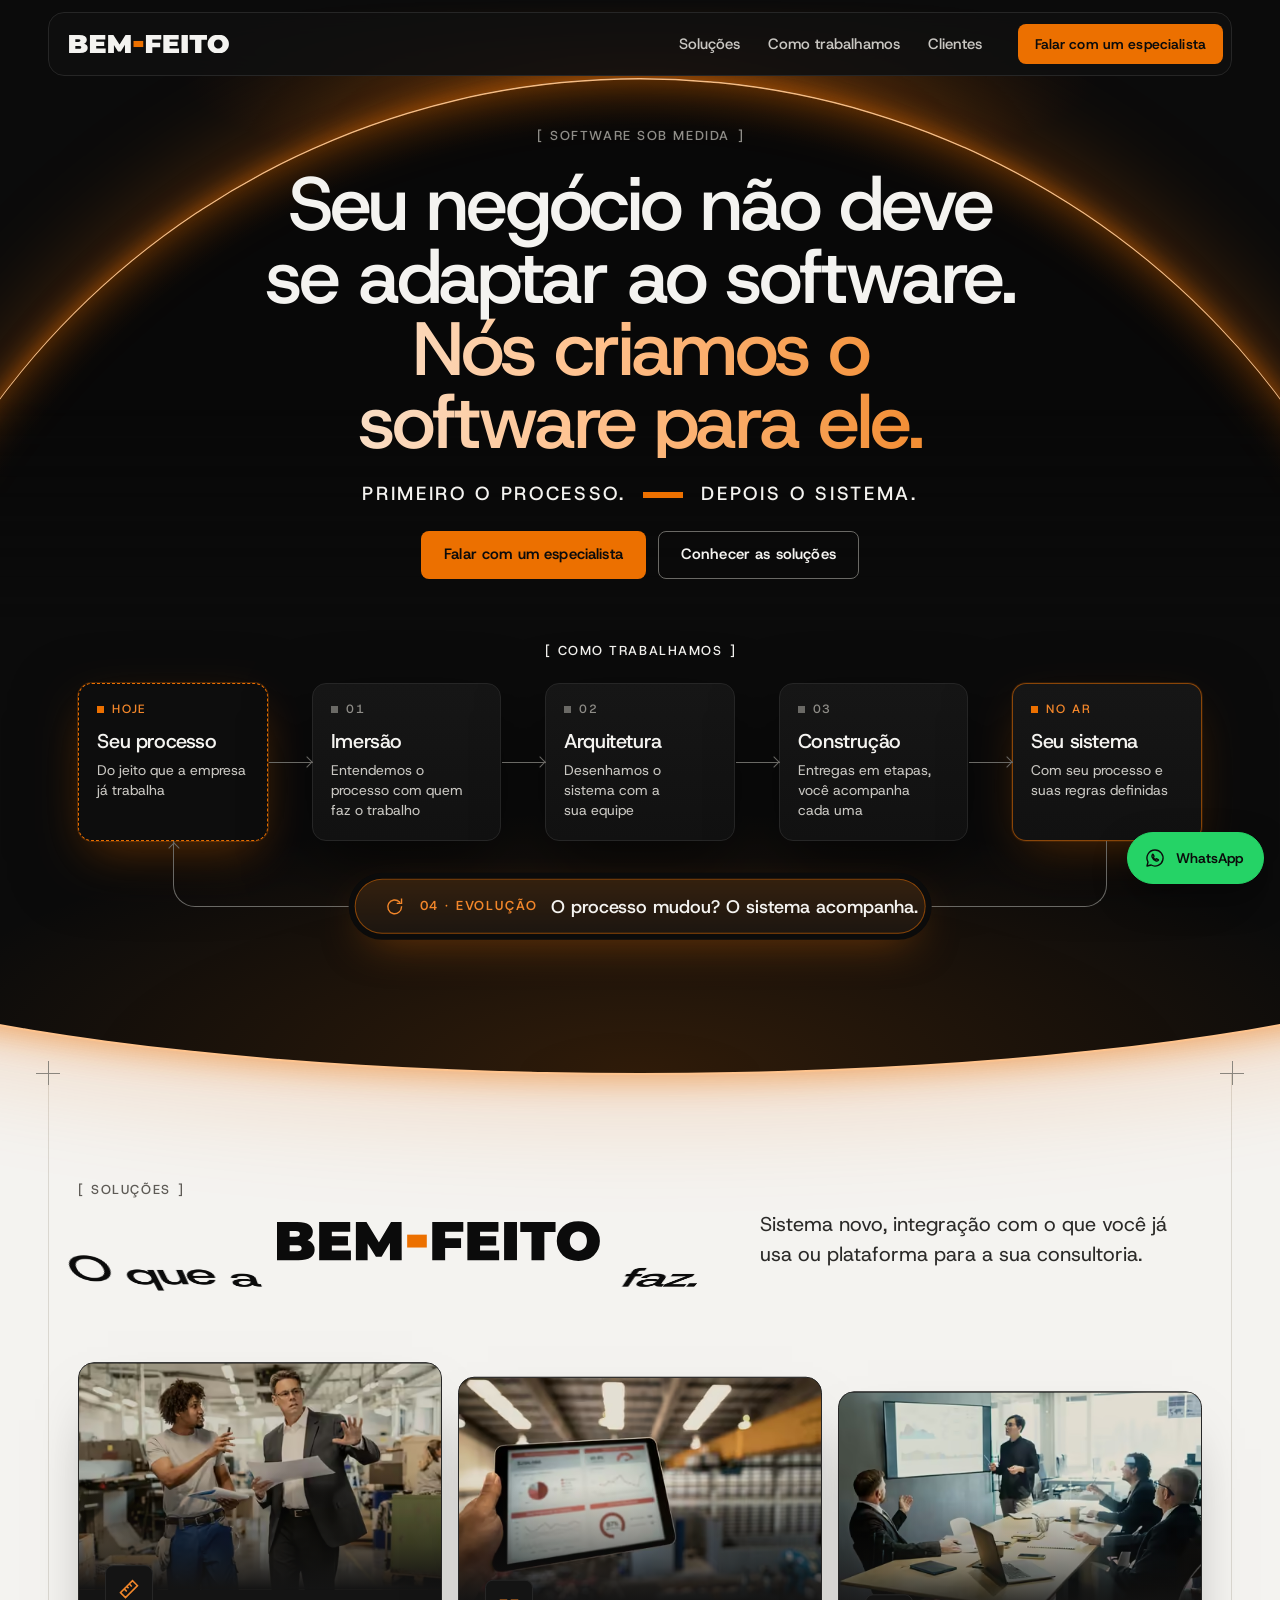
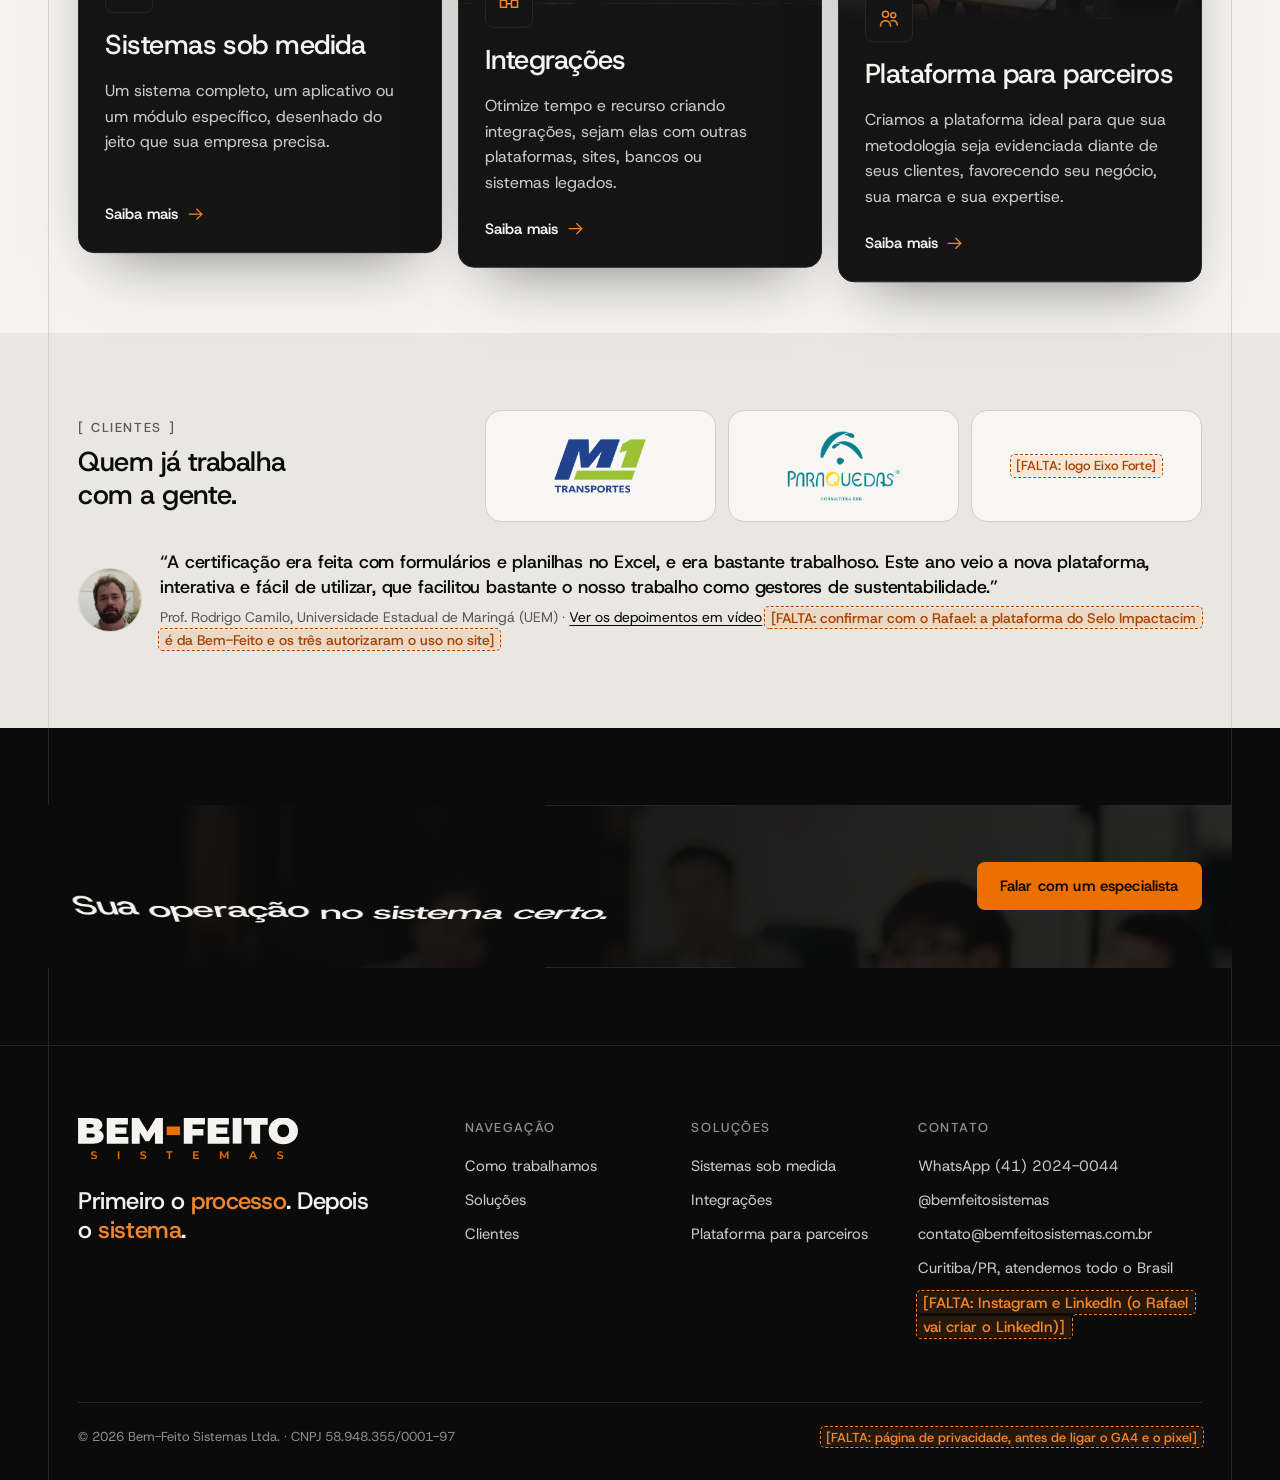
==== commit d0f18cda: "Depoimentos em vídeo em Parceiros e na Home, e logo da Azzura em Integrações" ====
--- a/index.html
+++ b/index.html
@@ -210,10 +210,11 @@
         <li><picture><source type="image/webp" srcset="assets/img/clientes/paraquedas-consultoria-esg.webp"><img class="logo--alto" src="assets/img/clientes/paraquedas-consultoria-esg.png" width="309" height="192" alt="Paraquedas Consultoria ESG" loading="lazy" decoding="async"></picture></li>
         <li class="so-previa"><span class="falta">[FALTA: logo Eixo Forte]</span></li>
       </ul>
-      <figure class="depoimento so-previa">
-        <div class="depoimento__foto" aria-hidden="true"><span class="falta">[FALTA: foto]</span></div>
-        <blockquote><p><span class="falta">[FALTA: frase do depoimento da cliente, do vídeo]</span></p></blockquote>
-        <figcaption><span class="falta">[FALTA: nome, cargo e empresa]</span></figcaption>
+      <!-- Depoimento (04/11): frase do Rodrigo, tirada do vídeo; os três vídeos estão em Parceiros -->
+      <figure class="depoimento">
+        <img class="depoimento__foto" src="assets/img/depoimentos/rodrigo-camilo.jpg" alt="" width="160" height="160" loading="lazy" decoding="async">
+        <blockquote><p>“A certificação era feita com formulários e planilhas no Excel, e era bastante trabalhoso. Este ano veio a nova plataforma, interativa e fácil de utilizar, que facilitou bastante o nosso trabalho como gestores de sustentabilidade.”</p></blockquote>
+        <figcaption>Prof. Rodrigo Camilo, Universidade Estadual de Maringá (UEM) · <a href="parceiros/#depoimentos">Ver os depoimentos em vídeo</a> <span class="falta">[FALTA: confirmar com o Rafael: a plataforma do Selo Impactacim é da Bem-Feito e os três autorizaram o uso no site]</span></figcaption>
       </figure>
     </div>
   </section>
--- a/assets/css/site.css
+++ b/assets/css/site.css
@@ -446,6 +446,25 @@
   .construimos > li:last-child:nth-child(odd) { grid-column: 1 / -1; }
 }
 @media (max-width: 640px) { .construimos { grid-template-columns: minmax(0, 1fr); } }
+/* parceiro oficial (integrações, 04/11): o logo é feito para fundo escuro, por isso o quadro escuro */
+.parceiro { display: grid; grid-template-columns: minmax(0, 320px) minmax(0, 1fr); align-items: center; gap: clamp(20px, 3vw, 40px); max-width: 880px; margin: clamp(32px, 4vw, 48px) auto 0; padding: 12px; border: 1px solid var(--linha); border-radius: var(--raio-3); background: var(--superficie); }
+.parceiro__logo { display: grid; place-items: center; padding: clamp(18px, 2.4vw, 28px) clamp(20px, 2.8vw, 32px); border-radius: calc(var(--raio-3) - 4px); background: #0b0b0b; }
+.parceiro__logo img { display: block; width: 100%; height: auto; }
+.parceiro__texto { display: grid; gap: 10px; padding-right: 20px; }
+@media (max-width: 640px) { .parceiro { grid-template-columns: minmax(0, 1fr); gap: 16px; } .parceiro__texto { padding: 0 8px 8px; } }
+/* depoimentos em vídeo (parceiros, 04/11): vídeo vertical, só carrega no clique (preload="none") */
+.depoimentos { display: grid; grid-template-columns: repeat(3, minmax(0, 1fr)); gap: clamp(16px, 2vw, 28px); max-width: 1040px; margin-inline: auto; }
+.depo { display: grid; align-content: start; gap: 12px; }
+.depo__video { aspect-ratio: 9 / 16; border: 1px solid var(--linha); border-radius: var(--raio-3); overflow: hidden; background: #0b0b0b; }
+.depo__video video { display: block; width: 100%; height: 100%; object-fit: cover; }
+.depo blockquote { margin-top: 6px; font-size: 1rem; line-height: 1.5; font-weight: 500; color: var(--titulo); }
+.depo__nome { font-weight: 600; color: var(--titulo); }
+.depo__cargo { margin-top: -8px; font-size: .875rem; color: var(--texto-suave); }
+@media (max-width: 1023px) { .depoimentos { grid-template-columns: repeat(2, minmax(0, 1fr)); } }
+@media (max-width: 640px) { .depoimentos { grid-template-columns: minmax(0, 1fr); max-width: 400px; } }
+/* foto do depoimento da Home (Clientes): agora é uma imagem */
+img.depoimento__foto { object-fit: cover; padding: 0; }
+.depoimento figcaption a { color: var(--titulo); text-decoration: underline; text-underline-offset: 3px; }
 /* imersão: o que acontece nela */
 .imersao__lista { display: grid; gap: 10px; }
 .imersao__lista li { position: relative; padding-left: 22px; color: var(--texto); }
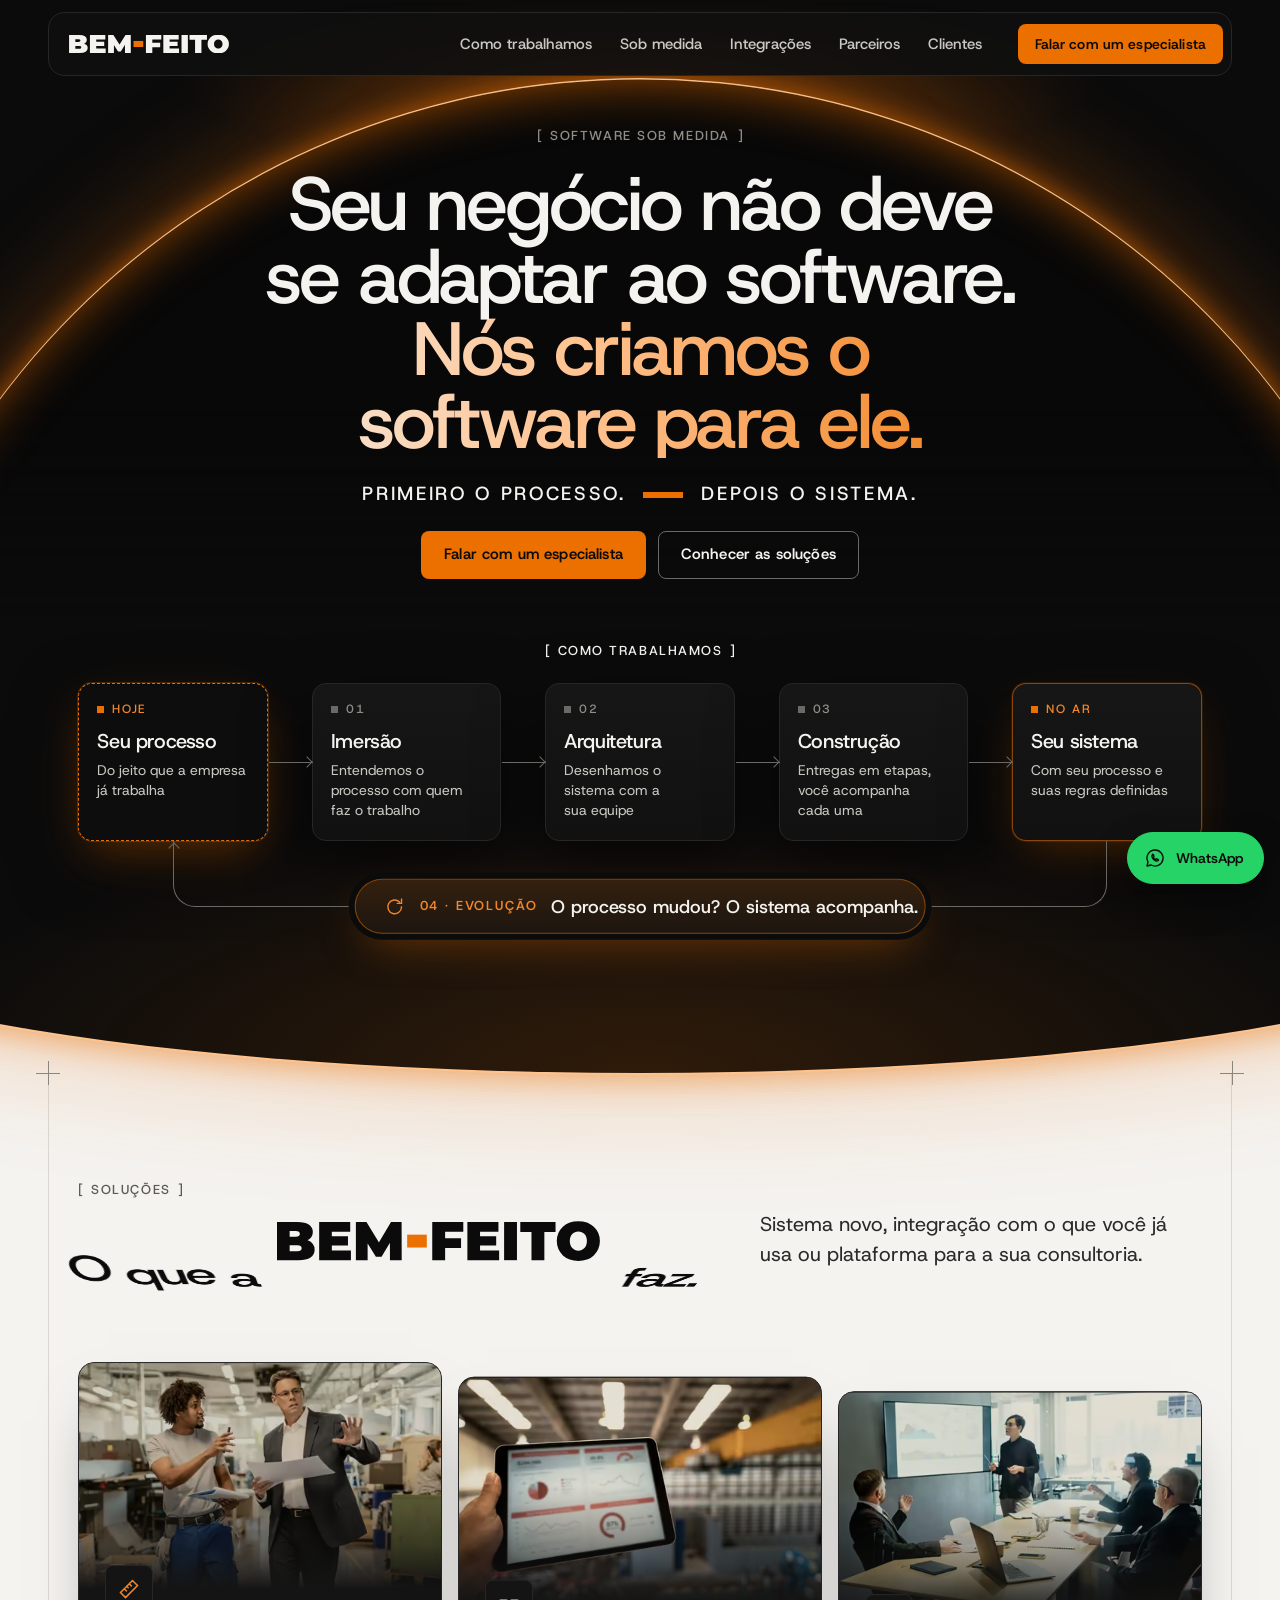
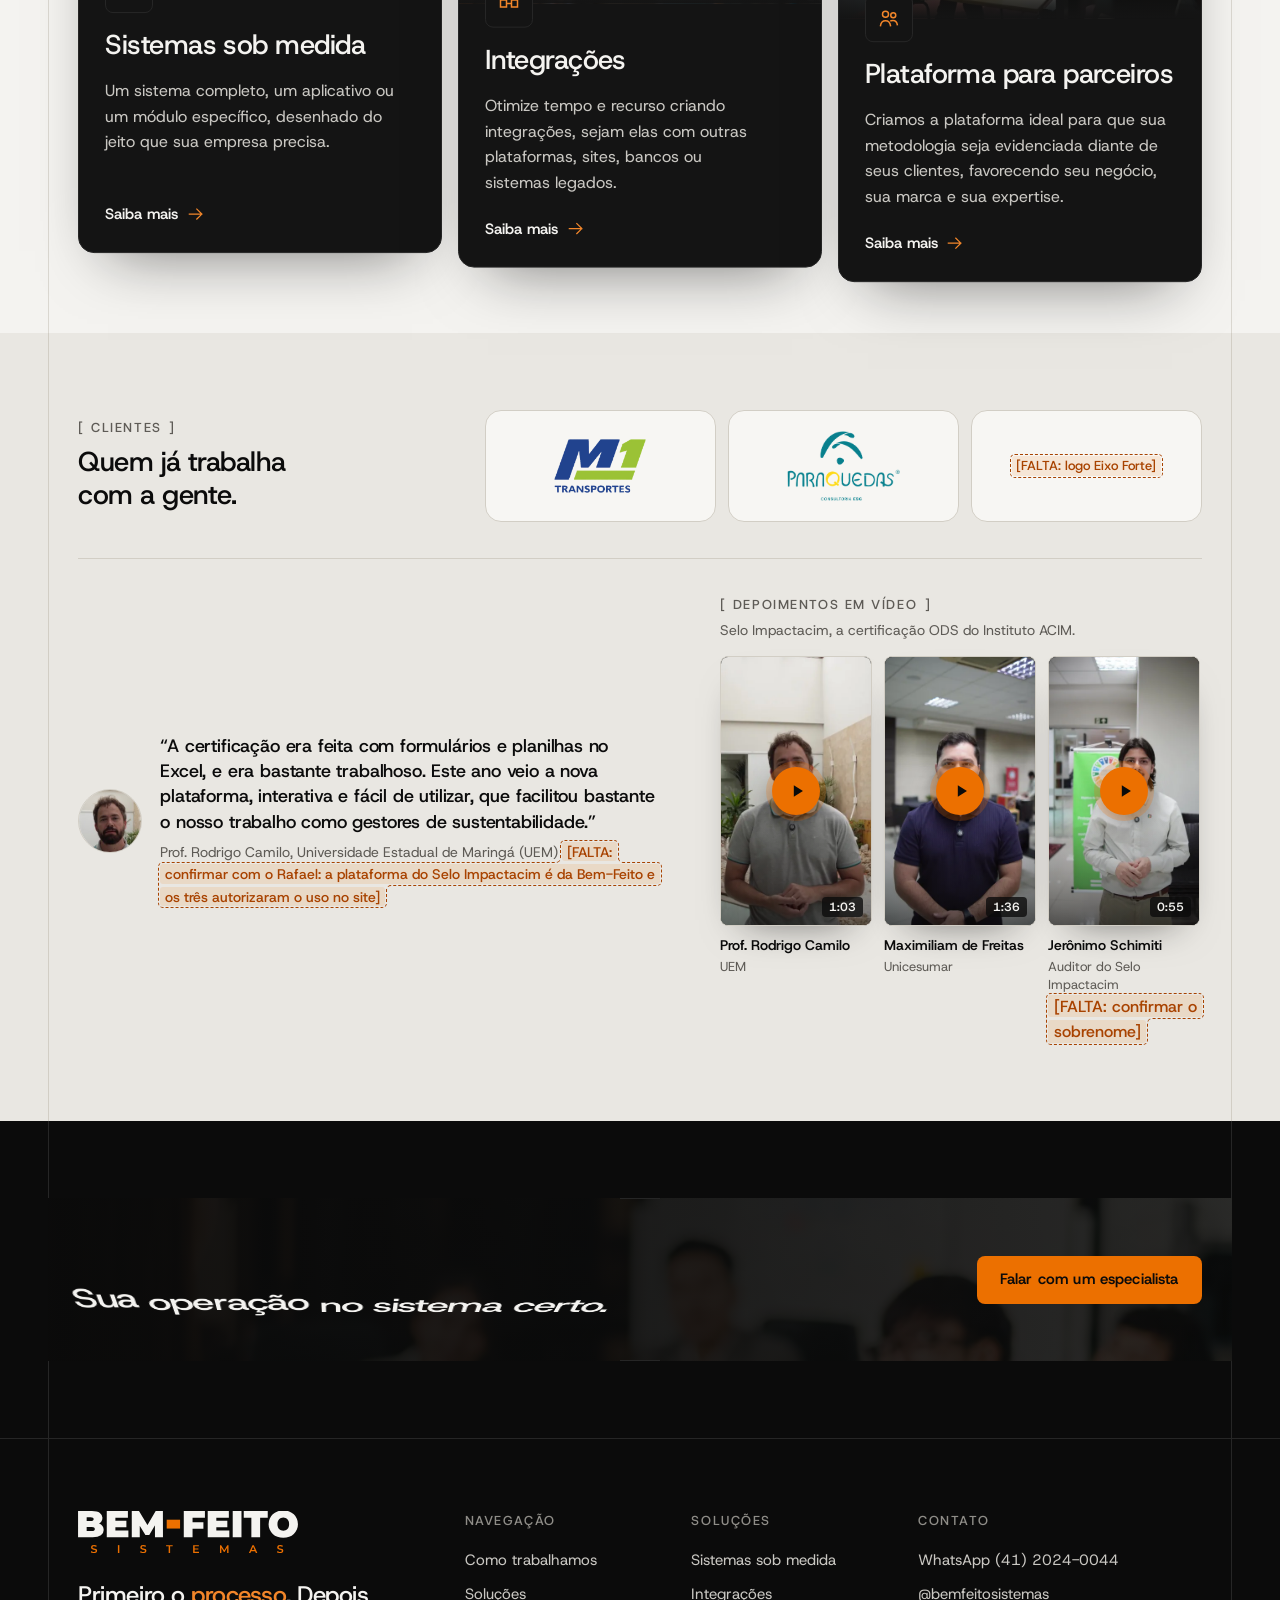
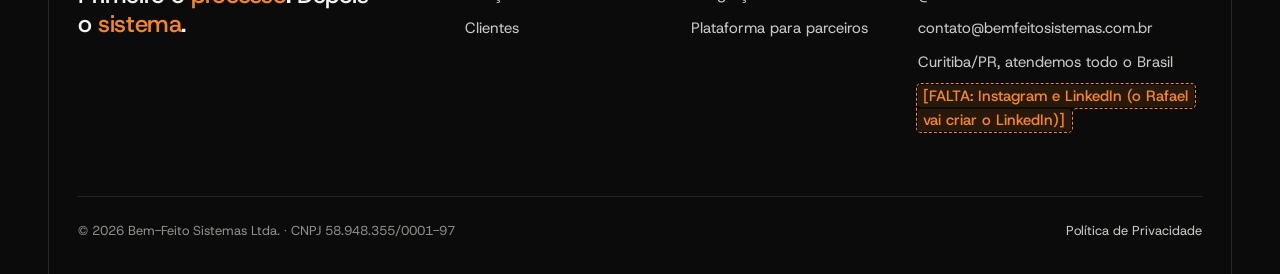
==== commit 716bf122: "Menu com as páginas, Política de Privacidade e depoimentos em vídeo na Home" ====
--- a/index.html
+++ b/index.html
@@ -53,6 +53,7 @@
   <symbol id="i-local" viewBox="0 0 24 24"><path d="M12 21s-6.5-6.2-6.5-11a6.5 6.5 0 0 1 13 0c0 4.8-6.5 11-6.5 11z"/><circle cx="12" cy="10" r="2.25"/></symbol>
   <symbol id="i-celular" viewBox="0 0 24 24"><path d="M7.5 3.5h9v17h-9z M11 17.25h2"/></symbol>
   <symbol id="i-portal" viewBox="0 0 24 24"><path d="M3.5 5h17v14h-17z M3.5 9h17 M6.5 7h.5 M9 7h.5"/></symbol>
+  <symbol id="i-play" viewBox="0 0 24 24"><path d="M8.5 5.75v12.5L18.5 12z"/></symbol>
 </svg>
 
 <a class="pular" href="#conteudo">Pular para o conteúdo</a>
@@ -65,8 +66,10 @@
       </a>
       <nav class="nav" aria-label="Principal">
         <ul role="list">
-          <li><a href="#solucoes">Soluções</a></li>
           <li><a href="#metodo">Como trabalhamos</a></li>
+          <li><a href="sob-medida/">Sob medida</a></li>
+          <li><a href="integracoes/">Integrações</a></li>
+          <li><a href="parceiros/">Parceiros</a></li>
           <li><a href="#clientes">Clientes</a></li>
         </ul>
       </nav>
@@ -81,8 +84,10 @@
 <div class="menu" id="menu" hidden>
   <nav aria-label="Menu">
     <ul role="list">
-          <li><a href="#solucoes">Soluções <svg class="i" aria-hidden="true"><use href="#i-seta"/></svg></a></li>
           <li><a href="#metodo">Como trabalhamos <svg class="i" aria-hidden="true"><use href="#i-seta"/></svg></a></li>
+          <li><a href="sob-medida/">Sob medida <svg class="i" aria-hidden="true"><use href="#i-seta"/></svg></a></li>
+          <li><a href="integracoes/">Integrações <svg class="i" aria-hidden="true"><use href="#i-seta"/></svg></a></li>
+          <li><a href="parceiros/">Parceiros <svg class="i" aria-hidden="true"><use href="#i-seta"/></svg></a></li>
           <li><a href="#clientes">Clientes <svg class="i" aria-hidden="true"><use href="#i-seta"/></svg></a></li>
     </ul>
   </nav>
@@ -198,7 +203,7 @@
     </div>
   </section>
 
-  <!-- 3. Clientes: logos no ar; o depoimento e o logo da Eixo Forte entram quando chegarem -->
+  <!-- 3. Clientes: logos, a frase do Rodrigo e os três depoimentos em vídeo (pequenos; abrem grandes no clique) -->
   <section class="secao claro cinza clientes linhas" id="clientes" aria-labelledby="clientes-titulo">
     <div class="envolve clientes__grade">
       <div class="clientes__cab">
@@ -210,14 +215,65 @@
         <li><picture><source type="image/webp" srcset="assets/img/clientes/paraquedas-consultoria-esg.webp"><img class="logo--alto" src="assets/img/clientes/paraquedas-consultoria-esg.png" width="309" height="192" alt="Paraquedas Consultoria ESG" loading="lazy" decoding="async"></picture></li>
         <li class="so-previa"><span class="falta">[FALTA: logo Eixo Forte]</span></li>
       </ul>
-      <!-- Depoimento (04/11): frase do Rodrigo, tirada do vídeo; os três vídeos estão em Parceiros -->
-      <figure class="depoimento">
-        <img class="depoimento__foto" src="assets/img/depoimentos/rodrigo-camilo.jpg" alt="" width="160" height="160" loading="lazy" decoding="async">
-        <blockquote><p>“A certificação era feita com formulários e planilhas no Excel, e era bastante trabalhoso. Este ano veio a nova plataforma, interativa e fácil de utilizar, que facilitou bastante o nosso trabalho como gestores de sustentabilidade.”</p></blockquote>
-        <figcaption>Prof. Rodrigo Camilo, Universidade Estadual de Maringá (UEM) · <a href="parceiros/#depoimentos">Ver os depoimentos em vídeo</a> <span class="falta">[FALTA: confirmar com o Rafael: a plataforma do Selo Impactacim é da Bem-Feito e os três autorizaram o uso no site]</span></figcaption>
-      </figure>
+      <div class="clientes__depo">
+        <!-- Depoimento (04/11): frase do Rodrigo, tirada do vídeo -->
+        <figure class="depoimento">
+          <img class="depoimento__foto" src="assets/img/depoimentos/rodrigo-camilo.jpg" alt="" width="160" height="160" loading="lazy" decoding="async">
+          <blockquote><p>“A certificação era feita com formulários e planilhas no Excel, e era bastante trabalhoso. Este ano veio a nova plataforma, interativa e fácil de utilizar, que facilitou bastante o nosso trabalho como gestores de sustentabilidade.”</p></blockquote>
+          <figcaption>Prof. Rodrigo Camilo, Universidade Estadual de Maringá (UEM) <span class="falta">[FALTA: confirmar com o Rafael: a plataforma do Selo Impactacim é da Bem-Feito e os três autorizaram o uso no site]</span></figcaption>
+        </figure>
+        <div class="depo-mini">
+          <div class="depo-mini__cab">
+            <p class="colchete">Depoimentos em vídeo</p>
+            <p class="depo-mini__contexto">Selo Impactacim, a certificação ODS do Instituto ACIM.</p>
+          </div>
+          <ul class="depo-mini__lista" role="list">
+          <li>
+            <a class="depo-mini__item" href="assets/video/depoimentos/rodrigo.mp4" data-depo-video="assets/video/depoimentos/rodrigo.mp4" data-depo-capa="assets/video/depoimentos/rodrigo-capa.jpg" data-depo-nome="Prof. Rodrigo Camilo" data-depo-cargo="Universidade Estadual de Maringá (UEM)" data-local="home-clientes" aria-label="Depoimento em vídeo: Prof. Rodrigo Camilo, UEM, 1:03">
+              <span class="depo-mini__capa">
+                <picture><source type="image/webp" srcset="assets/video/depoimentos/rodrigo-mini.webp"><img src="assets/video/depoimentos/rodrigo-mini.jpg" width="360" height="640" alt="" loading="lazy" decoding="async"></picture>
+                <span class="depo-mini__play" aria-hidden="true"><svg class="i i--cheio"><use href="#i-play"/></svg></span>
+                <span class="depo-mini__tempo" aria-hidden="true">1:03</span>
+              </span>
+              <span class="depo-mini__nome">Prof. Rodrigo Camilo</span>
+              <span class="depo-mini__cargo">UEM</span>
+            </a>
+          </li>
+          <li>
+            <a class="depo-mini__item" href="assets/video/depoimentos/max.mp4" data-depo-video="assets/video/depoimentos/max.mp4" data-depo-capa="assets/video/depoimentos/max-capa.jpg" data-depo-nome="Maximiliam de Freitas" data-depo-cargo="Supervisor Ambiental da Unicesumar" data-local="home-clientes" aria-label="Depoimento em vídeo: Maximiliam de Freitas, Unicesumar, 1:36">
+              <span class="depo-mini__capa">
+                <picture><source type="image/webp" srcset="assets/video/depoimentos/max-mini.webp"><img src="assets/video/depoimentos/max-mini.jpg" width="360" height="640" alt="" loading="lazy" decoding="async"></picture>
+                <span class="depo-mini__play" aria-hidden="true"><svg class="i i--cheio"><use href="#i-play"/></svg></span>
+                <span class="depo-mini__tempo" aria-hidden="true">1:36</span>
+              </span>
+              <span class="depo-mini__nome">Maximiliam de Freitas</span>
+              <span class="depo-mini__cargo">Unicesumar</span>
+            </a>
+          </li>
+          <li>
+            <a class="depo-mini__item" href="assets/video/depoimentos/jeronimo.mp4" data-depo-video="assets/video/depoimentos/jeronimo.mp4" data-depo-capa="assets/video/depoimentos/jeronimo-capa.jpg" data-depo-nome="Jerônimo Schimiti" data-depo-cargo="Biólogo, formador e auditor do Selo Impactacim" data-local="home-clientes" aria-label="Depoimento em vídeo: Jerônimo Schimiti, Auditor do Selo Impactacim, 0:55">
+              <span class="depo-mini__capa">
+                <picture><source type="image/webp" srcset="assets/video/depoimentos/jeronimo-mini.webp"><img src="assets/video/depoimentos/jeronimo-mini.jpg" width="360" height="640" alt="" loading="lazy" decoding="async"></picture>
+                <span class="depo-mini__play" aria-hidden="true"><svg class="i i--cheio"><use href="#i-play"/></svg></span>
+                <span class="depo-mini__tempo" aria-hidden="true">0:55</span>
+              </span>
+              <span class="depo-mini__nome">Jerônimo Schimiti</span>
+              <span class="depo-mini__cargo">Auditor do Selo Impactacim</span>
+            </a> <span class="falta">[FALTA: confirmar o sobrenome]</span>
+          </li>
+          </ul>
+        </div>
+      </div>
     </div>
   </section>
+  <!-- janela do vídeo (site.js): abre por cima da página; fecha no botão, no Esc ou clicando fora do vídeo -->
+  <dialog class="depo-modal escuro" id="depo-modal" aria-labelledby="depo-modal-nome">
+    <div class="depo-modal__caixa">
+      <button class="depo-modal__fechar" type="button" autofocus><span>Fechar</span><svg class="i" aria-hidden="true"><use href="#i-fechar"/></svg></button>
+      <video class="depo-modal__video" controls playsinline preload="none" width="720" height="1280"></video>
+      <p class="depo-modal__legenda"><b id="depo-modal-nome">Depoimento em vídeo</b> <span></span></p>
+    </div>
+  </dialog>
 
   <!-- 4. Próximo passo (uma linha só). As perguntas frequentes saíram por enquanto (pedido do Rafael em 31/10). -->
   <section class="proximo linhas" id="proximo-passo" aria-labelledby="proximo-titulo">
@@ -276,7 +332,7 @@
     </div>
     <div class="rodape__base">
       <p>© 2026 Bem-Feito Sistemas Ltda. · CNPJ 58.948.355/0001-97</p>
-      <p class="so-previa"><span class="falta">[FALTA: página de privacidade, antes de ligar o GA4 e o pixel]</span></p>
+      <p><a href="privacidade/">Política de Privacidade</a></p>
     </div>
   </div>
 </footer>
--- a/assets/css/site.css
+++ b/assets/css/site.css
@@ -120,6 +120,7 @@
 .i { width: 20px; height: 20px; flex: none; fill: none; stroke: currentColor; stroke-width: 1.5; stroke-linecap: square; stroke-linejoin: miter; }
 .i--p { width: 16px; height: 16px; }
 .i--g { width: 24px; height: 24px; }
+.i--cheio { fill: currentColor; stroke: none; }
 
 /* ---------- tipografia (escala do manual) ---------- */
 .t-display { font-size: clamp(2.5rem, 1.1rem + 5.4vw, 6.25rem); line-height: .96; font-weight: 500; letter-spacing: -.04em; color: var(--titulo); }
@@ -192,9 +193,11 @@
 .topo__logo img { width: 160px; height: auto; }
 .nav { margin-left: auto; }
 .nav > ul { display: flex; align-items: center; gap: 4px; }
-.nav a { display: inline-flex; align-items: center; gap: 6px; padding: 10px 12px; border-radius: var(--raio-2); font-size: .9375rem; font-weight: 500; color: var(--texto); text-decoration: none; white-space: nowrap; transition: color .2s; }
+.nav a { --nav-x: 12px; position: relative; display: inline-flex; align-items: center; gap: 6px; padding: 10px var(--nav-x); border-radius: var(--raio-2); font-size: .9375rem; font-weight: 500; color: var(--texto); text-decoration: none; white-space: nowrap; transition: color .2s; }
 .nav a:hover, .nav a[aria-current] { color: var(--titulo); }
-@media (min-width: 1024px) and (max-width: 1199px) { .topo__barra { gap: 16px; } .nav > ul { gap: 0; } .nav a { padding: 10px 8px; font-size: .875rem; } }
+/* a página aberta: um traço laranja embaixo do nome */
+.nav a[aria-current="page"]::after { content: ""; position: absolute; left: var(--nav-x); right: var(--nav-x); bottom: 4px; height: 2px; background: var(--laranja); }
+@media (min-width: 1024px) and (max-width: 1199px) { .topo__barra { gap: 16px; } .nav > ul { gap: 0; } .nav a { --nav-x: 8px; font-size: .875rem; } }
 .topo__acoes { display: flex; gap: 8px; flex: none; }
 .topo__menu { display: none; margin-left: auto; align-items: center; gap: 8px; min-height: 44px; padding: 0 14px; border: 1px solid var(--borda); border-radius: var(--raio-2); background: transparent; font-weight: 600; font-size: .875rem; cursor: pointer; }
 @media (max-width: 1023px) {
@@ -209,6 +212,7 @@
 .menu nav ul { display: grid; }
 .menu nav a { display: flex; justify-content: space-between; align-items: center; padding: 16px 0; border-bottom: 1px solid var(--linha); font-size: 1.375rem; font-weight: 500; letter-spacing: -.02em; color: var(--titulo); text-decoration: none; }
 .menu nav .i { color: var(--texto-suave); }
+.menu nav a[aria-current="page"], .menu nav a[aria-current="page"] .i { color: var(--laranja-sinal); }
 .menu .acoes { flex-direction: column; }
 .menu .btn { width: 100%; }
 .menu-aberto body { overflow: hidden; }
@@ -491,7 +495,8 @@
 /* ---------- clientes (compacto) ---------- */
 .clientes { padding-block: clamp(56px, 6vw, 88px); }
 .clientes__grade { display: grid; grid-template-columns: minmax(0, 4fr) minmax(0, 8fr); gap: 28px 48px; align-items: center; }
-.clientes .depoimento { grid-column: 1 / -1; }
+/* frase do Rodrigo à esquerda, os três vídeos pequenos à direita (05/11) */
+.clientes__depo { grid-column: 1 / -1; display: grid; grid-template-columns: minmax(0, 6fr) minmax(0, 5fr); gap: 32px clamp(32px, 5vw, 72px); align-items: center; margin-top: 8px; padding-top: clamp(28px, 3vw, 40px); border-top: 1px solid var(--linha); }
 .clientes__cab { display: grid; gap: 10px; justify-items: start; }
 .depoimento { display: grid; grid-template-columns: 64px minmax(0, 1fr); gap: 6px 18px; align-items: center; }
 .depoimento__foto { grid-row: span 2; display: grid; place-items: center; width: 64px; height: 64px; border: 1px solid var(--linha); border-radius: 50%; background: var(--superficie); font-size: .6875rem; line-height: 1.2; text-align: center; overflow: hidden; }
@@ -501,8 +506,47 @@
 .logos li { display: grid; place-items: center; flex: 1 1 200px; min-height: 112px; padding: 20px 28px; border: 1px solid var(--linha); border-radius: var(--raio-3); background: var(--superficie); text-align: center; font-size: .8125rem; }
 .logos img { width: auto; height: 54px; }
 .logos img.logo--alto { height: 70px; }
-@media (max-width: 1023px) { .clientes__grade { grid-template-columns: minmax(0, 1fr); } }
+@media (max-width: 1023px) { .clientes__grade, .clientes__depo { grid-template-columns: minmax(0, 1fr); } }
 @media (max-width: 520px) { .logos li { min-height: 96px; } .logos img { height: 46px; } .logos img.logo--alto { height: 60px; } }
+
+/* depoimentos em vídeo, pequenos (Home): a capa com o botão de play; o clique abre a janela do vídeo */
+.depo-mini { display: grid; gap: 16px; }
+.depo-mini__cab { display: grid; gap: 6px; justify-items: start; }
+.depo-mini__contexto { font-size: .875rem; line-height: 1.45; color: var(--texto-suave); }
+.depo-mini__lista { display: grid; grid-template-columns: repeat(3, minmax(0, 1fr)); gap: 12px; max-width: 480px; }
+.depo-mini__item { display: grid; align-content: start; gap: 4px; color: inherit; text-decoration: none; }
+.depo-mini__capa { position: relative; display: block; margin-bottom: 6px; aspect-ratio: 9 / 16; overflow: hidden; border: 1px solid var(--linha); border-radius: var(--raio-2); background: #0b0b0b; box-shadow: 0 18px 40px -24px rgba(11, 11, 11, .6); }
+.depo-mini__capa picture, .depo-mini__capa img { display: block; width: 100%; height: 100%; }
+.depo-mini__capa img { object-fit: cover; transition: transform .5s cubic-bezier(.2, .7, .2, 1); }
+.depo-mini__capa::after { content: ""; position: absolute; inset: 0; background: linear-gradient(180deg, rgba(11, 11, 11, 0) 60%, rgba(11, 11, 11, .55) 100%); pointer-events: none; }
+.depo-mini__play { position: absolute; z-index: 1; left: 50%; top: 50%; display: grid; place-items: center; width: 48px; height: 48px; margin: -24px 0 0 -24px; border-radius: 50%; background: var(--laranja); color: var(--on-laranja); box-shadow: 0 0 0 6px rgba(var(--laranja-rgb), .22), 0 10px 26px rgba(0, 0, 0, .4); transition: transform .25s, background-color .2s; }
+.depo-mini__play .i { width: 22px; height: 22px; margin-left: 2px; }
+.depo-mini__tempo { position: absolute; z-index: 1; right: 8px; bottom: 8px; padding: 3px 7px; border-radius: var(--raio-1); background: rgba(11, 11, 11, .78); color: #f4f3f0; font-size: .75rem; line-height: 1.2; font-weight: 600; font-variant-numeric: tabular-nums; }
+.depo-mini__nome { font-size: .875rem; line-height: 1.3; font-weight: 600; color: var(--titulo); }
+.depo-mini__cargo { font-size: .8125rem; line-height: 1.35; color: var(--texto-suave); }
+.depo-mini__item:hover .depo-mini__capa img { transform: scale(1.04); }
+.depo-mini__item:hover .depo-mini__play { transform: scale(1.08); background: var(--laranja-forte); }
+.depo-mini__item:focus-visible { outline: none; }
+.depo-mini__item:focus-visible .depo-mini__capa { outline: 2px solid var(--foco); outline-offset: 3px; }
+@media (max-width: 520px) { .depo-mini__lista { gap: 10px; } .depo-mini__play { width: 40px; height: 40px; margin: -20px 0 0 -20px; } .depo-mini__play .i { width: 18px; height: 18px; } .depo-mini__tempo { right: 6px; bottom: 6px; } }
+
+/* janela do vídeo (dialog): vídeo vertical grande, legenda embaixo; o fundo escurece */
+.depo-modal { width: fit-content; height: fit-content; max-width: none; max-height: none; margin: auto; padding: 0; border: 0; background: transparent; color: var(--texto); overflow: visible; }
+.depo-modal::backdrop { background: rgba(5, 5, 5, .88); -webkit-backdrop-filter: blur(6px); backdrop-filter: blur(6px); }
+.depo-modal__caixa { --largura-video: min(calc(100vw - 32px), calc((100vh - 150px) * 9 / 16), 460px); display: grid; justify-items: end; gap: 10px; width: var(--largura-video); }
+@supports (height: 100dvh) { .depo-modal__caixa { --largura-video: min(calc(100vw - 32px), calc((100dvh - 150px) * 9 / 16), 460px); } }
+.depo-modal__fechar { display: inline-flex; align-items: center; gap: 8px; min-height: 40px; padding: 0 12px 0 14px; border: 1px solid #3a3936; border-radius: var(--raio-2); background: rgba(20, 20, 20, .9); color: #f4f3f0; font-size: .875rem; font-weight: 600; cursor: pointer; transition: border-color .2s; }
+.depo-modal__fechar:hover { border-color: #f4f3f0; }
+.depo-modal__video { display: block; width: 100%; height: auto; aspect-ratio: 9 / 16; border: 1px solid #262626; border-radius: var(--raio-3); background: #0b0b0b; box-shadow: 0 30px 80px rgba(0, 0, 0, .6); }
+.depo-modal__legenda { justify-self: stretch; font-size: .875rem; line-height: 1.4; color: #c9c7c2; }
+.depo-modal__legenda b { font-weight: 600; color: #f4f3f0; }
+.janela-aberta body { overflow: hidden; }
+@media (prefers-reduced-motion: no-preference) {
+  .depo-modal[open] { animation: janela .3s cubic-bezier(.2, .7, .2, 1); }
+  .depo-modal[open]::backdrop { animation: escurecer .3s ease-out; }
+  @keyframes janela { from { opacity: 0; translate: 0 16px; } to { opacity: 1; translate: 0 0; } }
+  @keyframes escurecer { from { opacity: 0; } to { opacity: 1; } }
+}
 
 /* ---------- perguntas ---------- */
 .perguntas { max-width: 880px; margin-inline: auto; display: grid; }
@@ -515,6 +559,29 @@
 .pergunta[open] summary .i { transform: rotate(180deg); color: var(--laranja-sinal); }
 .pergunta__resp { display: grid; gap: 10px; max-width: 64ch; padding: 0 20px 22px; color: var(--texto); }
 .pergunta__resp a { color: var(--titulo); font-weight: 600; text-underline-offset: 3px; }
+
+/* ---------- política de privacidade (05/11): índice fixo ao lado do texto ---------- */
+.doc-heroi { padding-bottom: clamp(96px, 9vw, 136px); }
+.doc-heroi .lp-heroi__texto { max-width: 820px; }
+.doc-heroi__data { font-size: .875rem; color: var(--texto-suave); }
+.doc { display: grid; grid-template-columns: minmax(0, 250px) minmax(0, 740px); justify-content: space-between; gap: 48px 64px; align-items: start; }
+.doc__indice { position: sticky; top: 104px; display: grid; gap: 14px; justify-items: start; }
+.doc__indice ol { display: grid; }
+.doc__indice a { display: flex; gap: 10px; padding: 6px 0; font-size: .875rem; line-height: 1.35; color: var(--texto-suave); text-decoration: none; transition: color .2s; }
+.doc__indice a span { flex: none; min-width: 1.6em; font-variant-numeric: tabular-nums; color: var(--laranja-sinal); }
+.doc__indice a:hover { color: var(--titulo); }
+.doc__corpo { display: grid; gap: 14px; }
+.doc__corpo h2 { display: flex; align-items: baseline; gap: 12px; margin-top: 34px; padding-top: 30px; border-top: 1px solid var(--linha); font-size: clamp(1.25rem, 1.1rem + .45vw, 1.5rem); line-height: 1.25; font-weight: 500; letter-spacing: -.02em; color: var(--titulo); }
+.doc__corpo h2:first-of-type { margin-top: 0; padding-top: 0; border-top: 0; }
+.doc__num { flex: none; font-size: .8125rem; font-weight: 500; letter-spacing: .12em; font-variant-numeric: tabular-nums; color: var(--laranja-sinal); }
+.doc__corpo p, .doc__corpo li { max-width: 68ch; color: var(--texto); }
+.doc__corpo b { font-weight: 600; color: var(--titulo); }
+.doc__corpo a { color: var(--titulo); text-decoration: underline; text-underline-offset: 3px; }
+.doc__corpo ul { display: grid; gap: 10px; }
+.doc__corpo li { position: relative; padding-left: 22px; }
+.doc__corpo li::before { content: ""; position: absolute; left: 0; top: calc(.8em - 4px); width: 8px; height: 8px; background: var(--laranja-sinal); }
+.doc__aviso { margin-bottom: 8px; }
+@media (max-width: 1023px) { .doc { grid-template-columns: minmax(0, 1fr); } .doc__indice { display: none; } }
 
 /* ---------- próximo passo (uma linha só) ---------- */
 .proximo { position: relative; padding-block: clamp(56px, 6vw, 96px); }
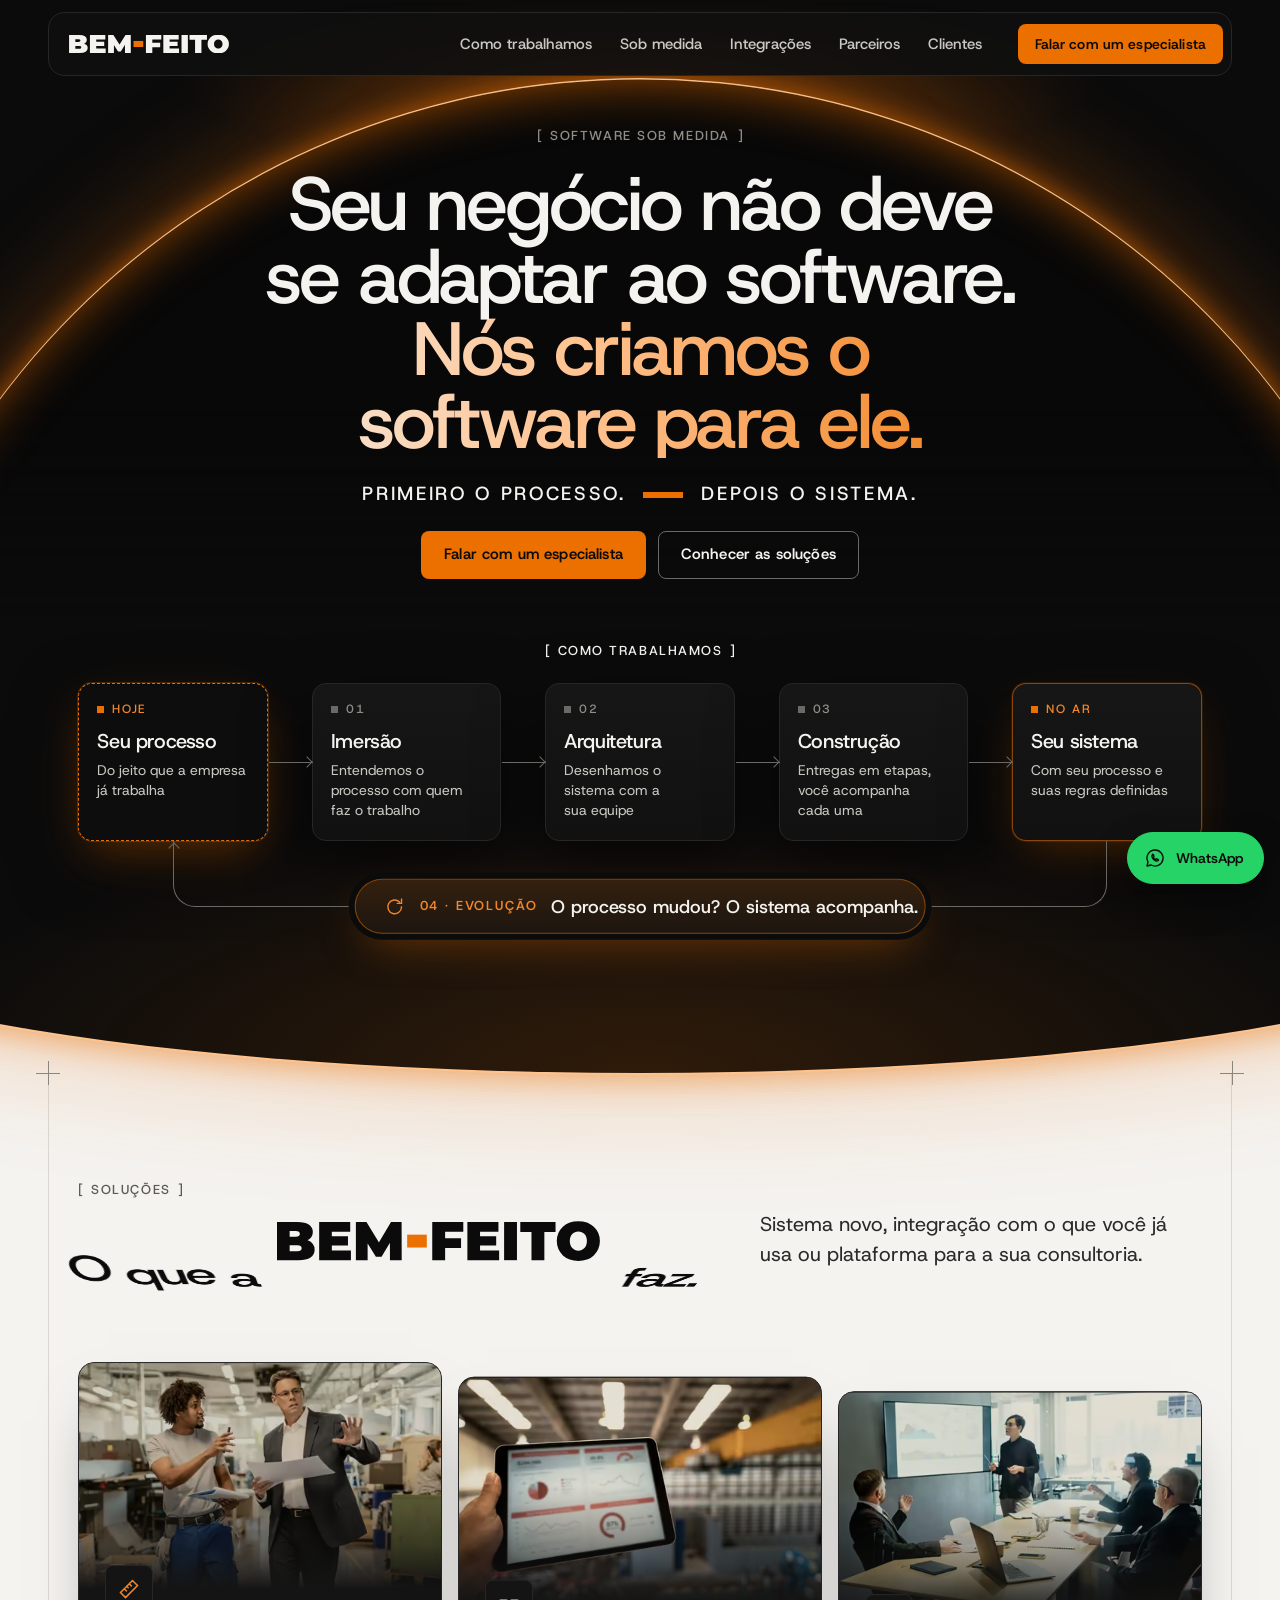
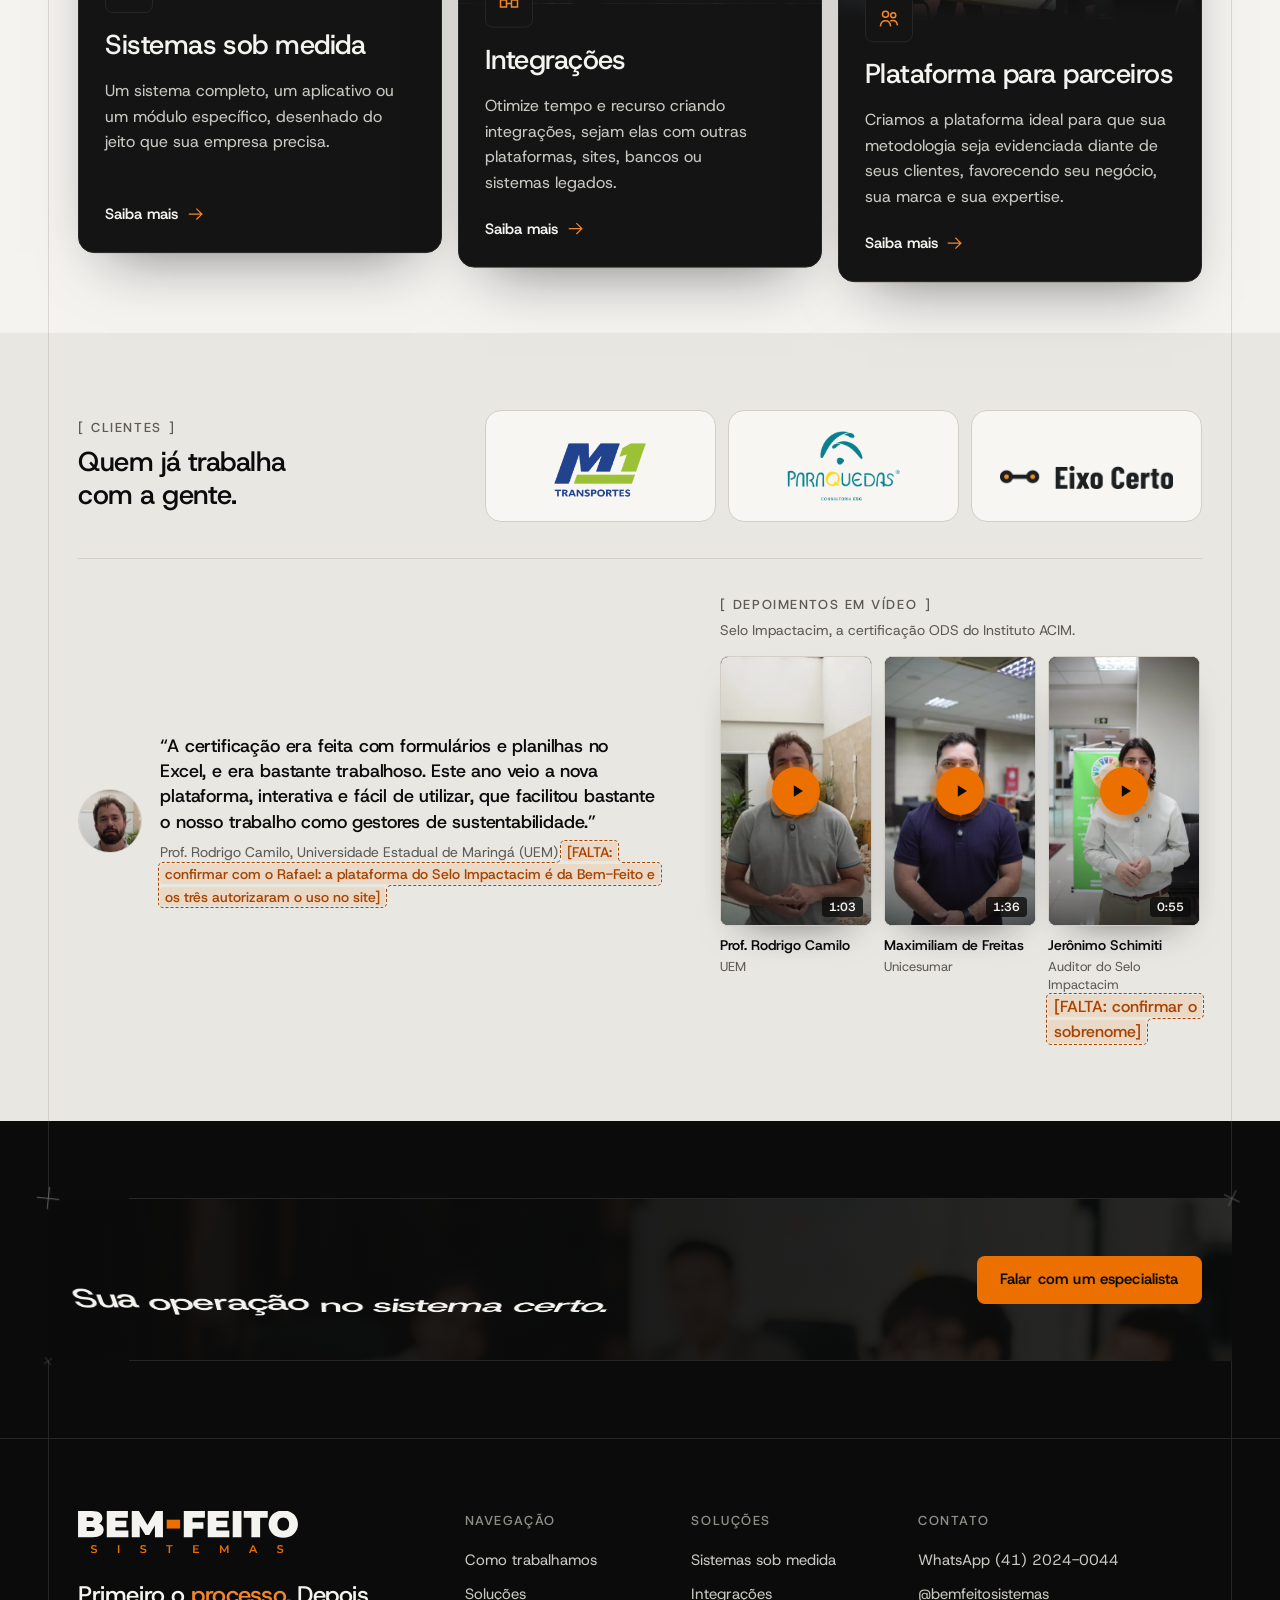
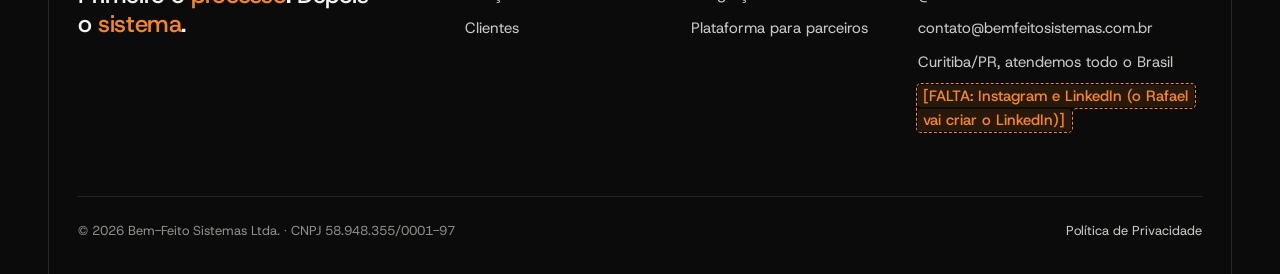
==== commit 82a9a95b: "Logo da Eixo Certo em Clientes, na Home" ====
--- a/index.html
+++ b/index.html
@@ -213,7 +213,7 @@
       <ul class="logos" role="list" aria-label="Clientes e parceiros">
         <li><picture><source type="image/webp" srcset="assets/img/clientes/m1-transportes.webp"><img src="assets/img/clientes/m1-transportes.png" width="326" height="192" alt="M1 Transportes" loading="lazy" decoding="async"></picture></li>
         <li><picture><source type="image/webp" srcset="assets/img/clientes/paraquedas-consultoria-esg.webp"><img class="logo--alto" src="assets/img/clientes/paraquedas-consultoria-esg.png" width="309" height="192" alt="Paraquedas Consultoria ESG" loading="lazy" decoding="async"></picture></li>
-        <li class="so-previa"><span class="falta">[FALTA: logo Eixo Forte]</span></li>
+        <li><picture><source type="image/webp" srcset="assets/img/clientes/eixo-certo.webp"><img class="logo--largo" src="assets/img/clientes/eixo-certo.png" width="707" height="96" alt="Eixo Certo" loading="lazy" decoding="async"></picture></li>
       </ul>
       <div class="clientes__depo">
         <!-- Depoimento (04/11): frase do Rodrigo, tirada do vídeo -->
--- a/assets/css/site.css
+++ b/assets/css/site.css
@@ -506,6 +506,9 @@
 .logos li { display: grid; place-items: center; flex: 1 1 200px; min-height: 112px; padding: 20px 28px; border: 1px solid var(--linha); border-radius: var(--raio-3); background: var(--superficie); text-align: center; font-size: .8125rem; }
 .logos img { width: auto; height: 54px; }
 .logos img.logo--alto { height: 70px; }
+/* logo horizontal (Eixo Certo, 05/11): a largura manda, para caber no cartão sem pesar mais que os outros */
+.logos picture { display: contents; } /* a imagem vira o item do cartão e fica centrada nele */
+.logos img.logo--largo { width: min(100%, 220px); height: auto; }
 @media (max-width: 1023px) { .clientes__grade, .clientes__depo { grid-template-columns: minmax(0, 1fr); } }
 @media (max-width: 520px) { .logos li { min-height: 96px; } .logos img { height: 46px; } .logos img.logo--alto { height: 60px; } }
 
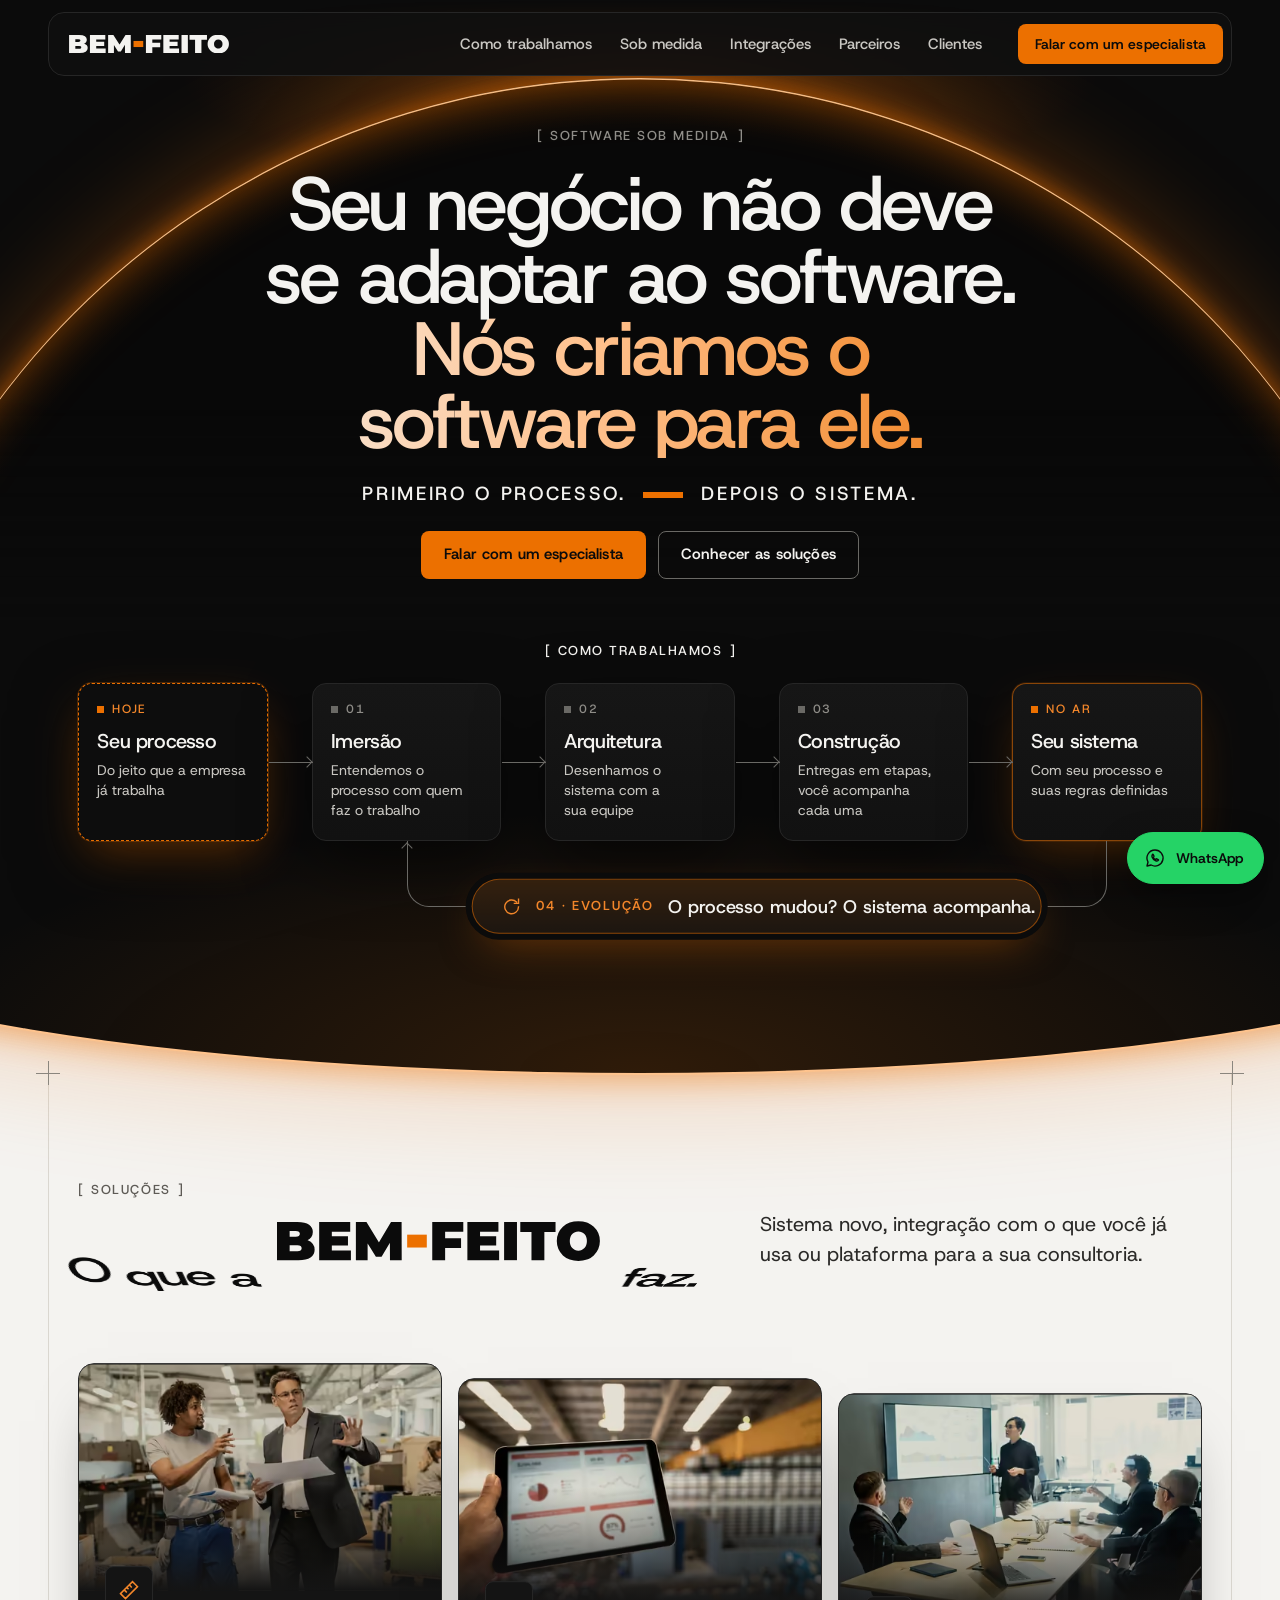
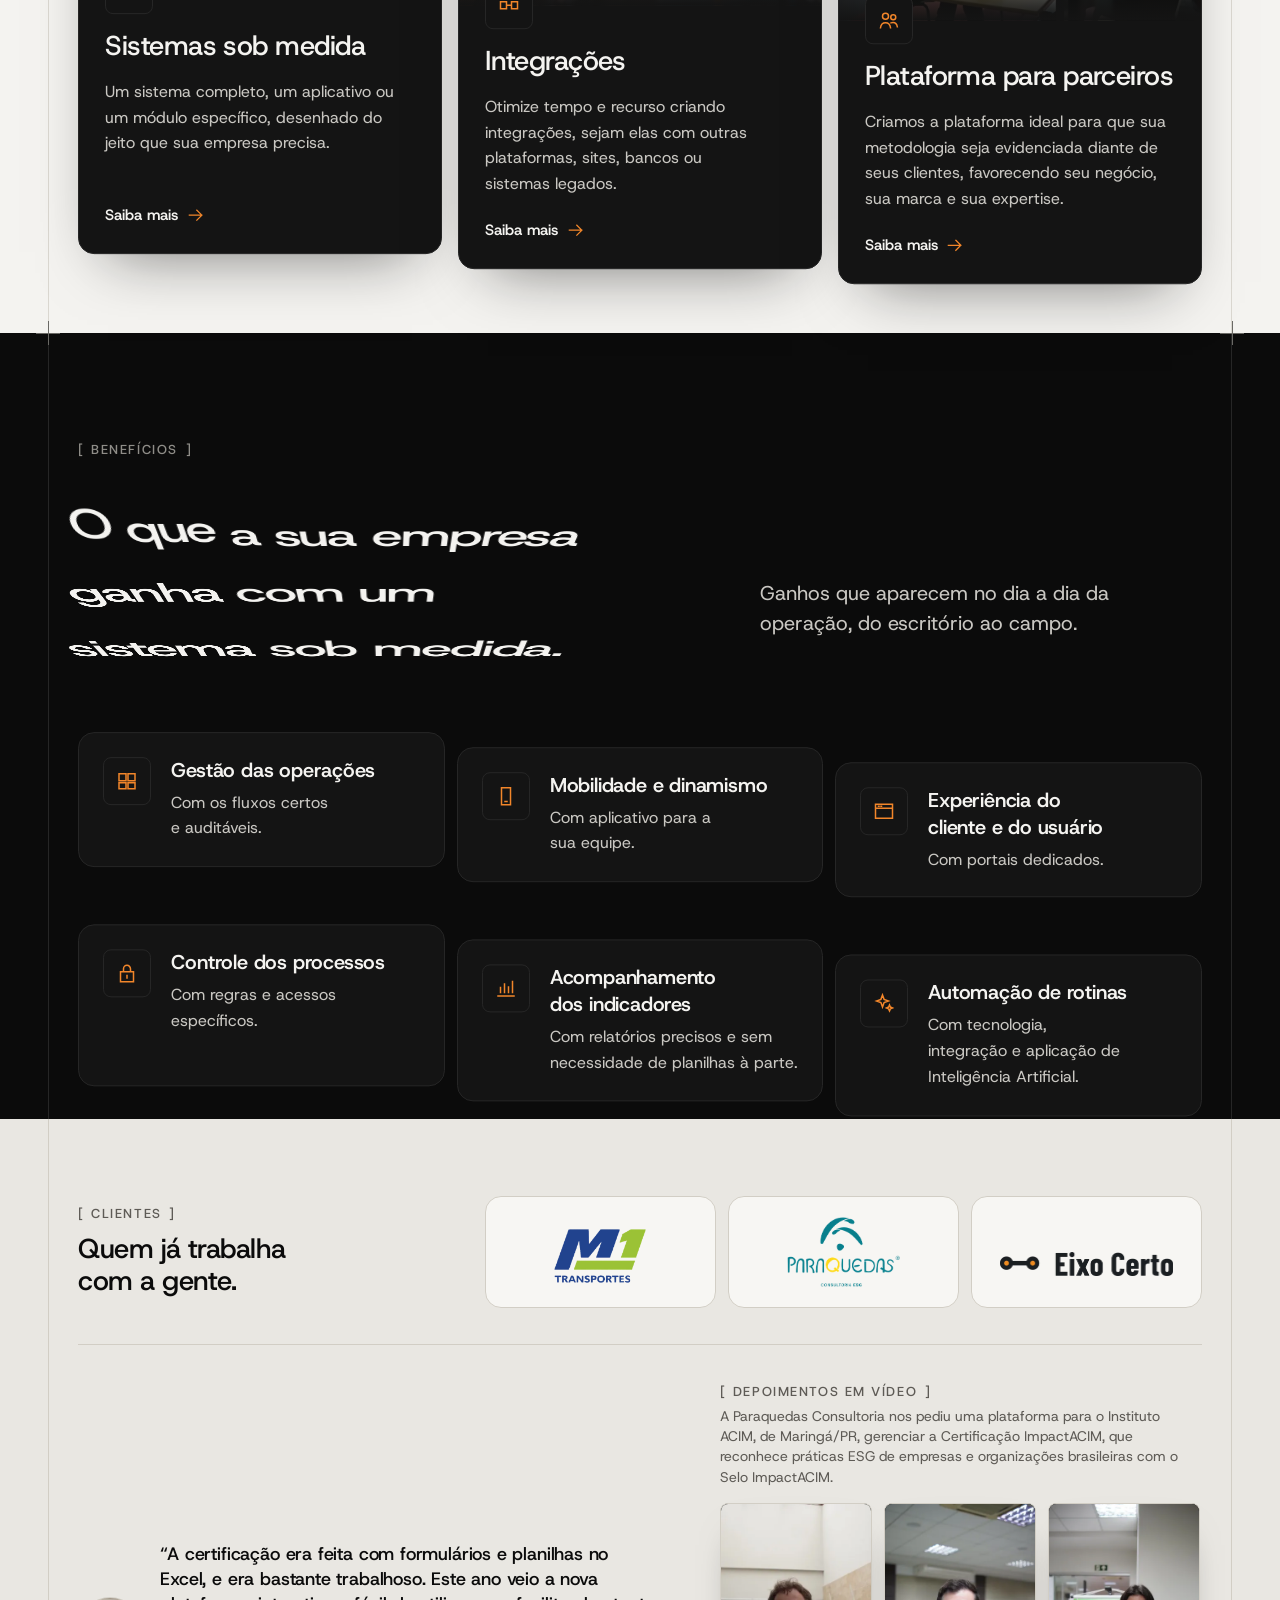
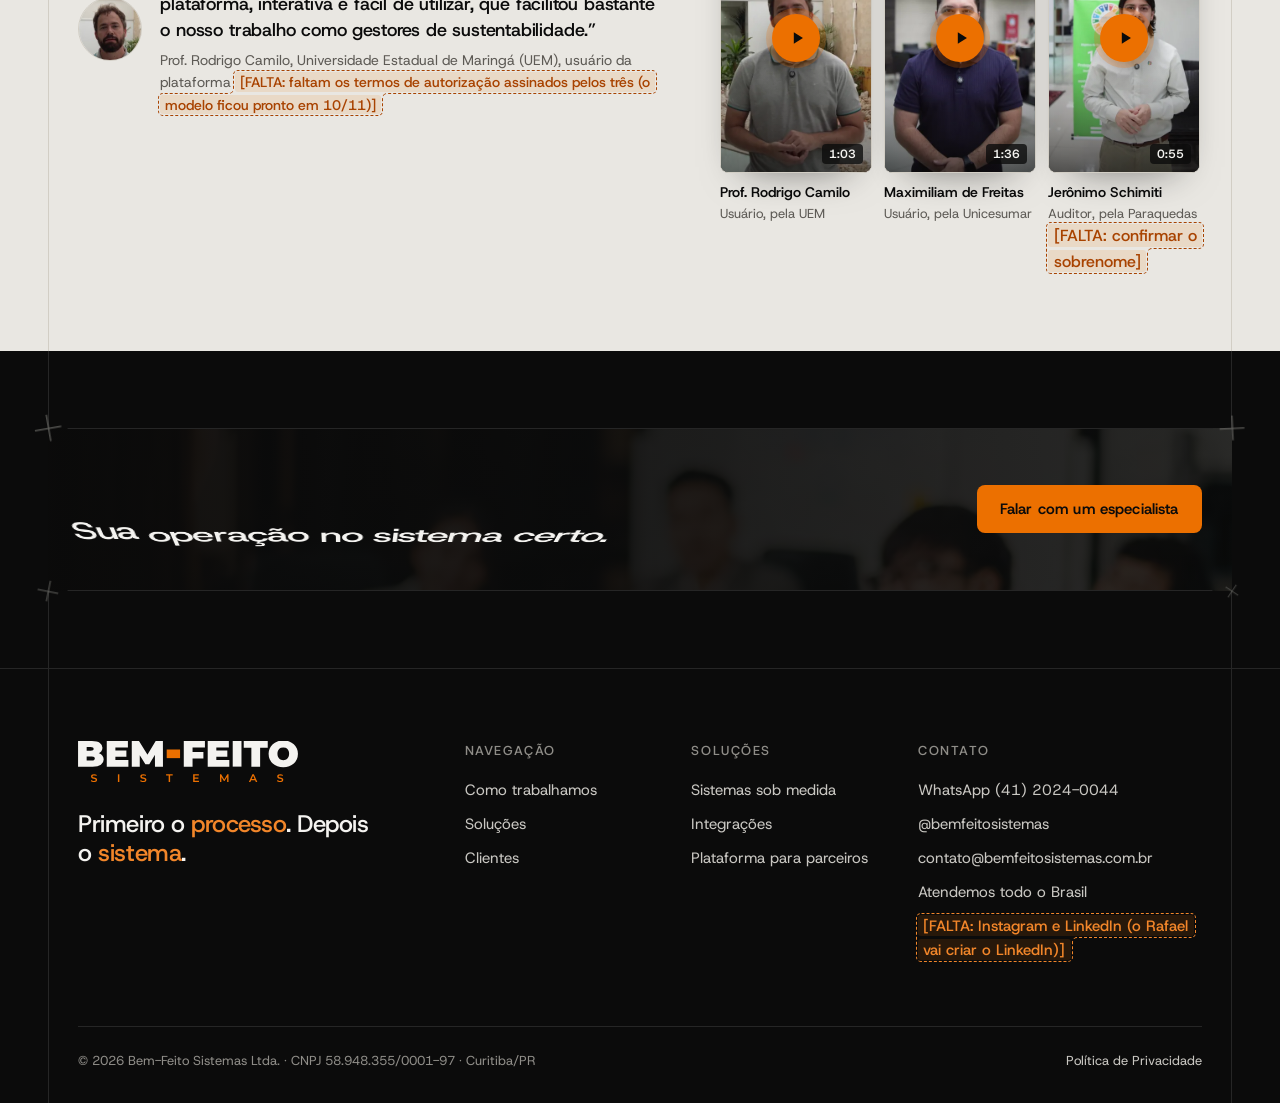
==== commit fd40ff6e: "Pedidos do Rafael de 10/11: benefícios, IA, telas das plataformas e textos" ====
--- a/index.html
+++ b/index.html
@@ -54,6 +54,8 @@
   <symbol id="i-celular" viewBox="0 0 24 24"><path d="M7.5 3.5h9v17h-9z M11 17.25h2"/></symbol>
   <symbol id="i-portal" viewBox="0 0 24 24"><path d="M3.5 5h17v14h-17z M3.5 9h17 M6.5 7h.5 M9 7h.5"/></symbol>
   <symbol id="i-play" viewBox="0 0 24 24"><path d="M8.5 5.75v12.5L18.5 12z"/></symbol>
+  <symbol id="i-ia" viewBox="0 0 24 24"><path d="M10.5 3.5l1.6 4.4 4.4 1.6-4.4 1.6-1.6 4.4-1.6-4.4-4.4-1.6 4.4-1.6z M17.5 13.5l.9 2.1 2.1.9-2.1.9-.9 2.1-.9-2.1-2.1-.9 2.1-.9z"/></symbol>
+  <symbol id="i-cadeado" viewBox="0 0 24 24"><path d="M5.5 10.5h13v10h-13z M8.5 10.5V7.5a3.5 3.5 0 0 1 7 0v3 M12 14.25v2.5"/></symbol>
 </svg>
 
 <a class="pular" href="#conteudo">Pular para o conteúdo</a>
@@ -203,6 +205,64 @@
     </div>
   </section>
 
+  <!-- 2b. Benefícios (Rafael, 10/11): o que a empresa ganha com um sistema sob medida -->
+  <section class="secao linhas beneficios" id="beneficios" aria-labelledby="beneficios-titulo">
+    <span class="cruz cruz--te" aria-hidden="true"></span><span class="cruz cruz--td" aria-hidden="true"></span>
+    <div class="envolve">
+      <div class="cab">
+        <div class="cab__titulo">
+          <p class="colchete">Benefícios</p>
+          <h2 class="t-secao" id="beneficios-titulo">O que a sua empresa ganha com um sistema sob medida.</h2>
+        </div>
+        <p class="t-grande">Ganhos que aparecem no dia a dia da operação, do escritório ao campo.</p>
+      </div>
+      <ul class="construimos construimos--6" role="list">
+        <li class="opcao">
+          <span class="pilar__icone" aria-hidden="true"><svg class="i i--g"><use href="#i-erp"/></svg></span>
+          <div>
+            <h3 class="t-titulo-4">Gestão das operações</h3>
+            <p>Com os fluxos certos e auditáveis.</p>
+          </div>
+        </li>
+        <li class="opcao">
+          <span class="pilar__icone" aria-hidden="true"><svg class="i i--g"><use href="#i-celular"/></svg></span>
+          <div>
+            <h3 class="t-titulo-4">Mobilidade e dinamismo</h3>
+            <p>Com aplicativo para a sua equipe.</p>
+          </div>
+        </li>
+        <li class="opcao">
+          <span class="pilar__icone" aria-hidden="true"><svg class="i i--g"><use href="#i-portal"/></svg></span>
+          <div>
+            <h3 class="t-titulo-4">Experiência do cliente e do usuário</h3>
+            <p>Com portais dedicados.</p>
+          </div>
+        </li>
+        <li class="opcao">
+          <span class="pilar__icone" aria-hidden="true"><svg class="i i--g"><use href="#i-cadeado"/></svg></span>
+          <div>
+            <h3 class="t-titulo-4">Controle dos processos</h3>
+            <p>Com regras e acessos específicos.</p>
+          </div>
+        </li>
+        <li class="opcao">
+          <span class="pilar__icone" aria-hidden="true"><svg class="i i--g"><use href="#i-financeiro"/></svg></span>
+          <div>
+            <h3 class="t-titulo-4">Acompanhamento dos indicadores</h3>
+            <p>Com relatórios precisos e sem necessidade de planilhas à parte.</p>
+          </div>
+        </li>
+        <li class="opcao">
+          <span class="pilar__icone" aria-hidden="true"><svg class="i i--g"><use href="#i-ia"/></svg></span>
+          <div>
+            <h3 class="t-titulo-4">Automação de rotinas</h3>
+            <p>Com tecnologia, integração e aplicação de Inteligência Artificial.</p>
+          </div>
+        </li>
+      </ul>
+    </div>
+  </section>
+
   <!-- 3. Clientes: logos, a frase do Rodrigo e os três depoimentos em vídeo (pequenos; abrem grandes no clique) -->
   <section class="secao claro cinza clientes linhas" id="clientes" aria-labelledby="clientes-titulo">
     <div class="envolve clientes__grade">
@@ -220,45 +280,45 @@
         <figure class="depoimento">
           <img class="depoimento__foto" src="assets/img/depoimentos/rodrigo-camilo.jpg" alt="" width="160" height="160" loading="lazy" decoding="async">
           <blockquote><p>“A certificação era feita com formulários e planilhas no Excel, e era bastante trabalhoso. Este ano veio a nova plataforma, interativa e fácil de utilizar, que facilitou bastante o nosso trabalho como gestores de sustentabilidade.”</p></blockquote>
-          <figcaption>Prof. Rodrigo Camilo, Universidade Estadual de Maringá (UEM) <span class="falta">[FALTA: confirmar com o Rafael: a plataforma do Selo Impactacim é da Bem-Feito e os três autorizaram o uso no site]</span></figcaption>
+          <figcaption>Prof. Rodrigo Camilo, Universidade Estadual de Maringá (UEM), usuário da plataforma <span class="falta">[FALTA: faltam os termos de autorização assinados pelos três (o modelo ficou pronto em 10/11)]</span></figcaption>
         </figure>
         <div class="depo-mini">
           <div class="depo-mini__cab">
             <p class="colchete">Depoimentos em vídeo</p>
-            <p class="depo-mini__contexto">Selo Impactacim, a certificação ODS do Instituto ACIM.</p>
+            <p class="depo-mini__contexto">A Paraquedas Consultoria nos pediu uma plataforma para o Instituto ACIM, de Maringá/PR, gerenciar a Certificação ImpactACIM, que reconhece práticas ESG de empresas e organizações brasileiras com o Selo ImpactACIM.</p>
           </div>
           <ul class="depo-mini__lista" role="list">
           <li>
-            <a class="depo-mini__item" href="assets/video/depoimentos/rodrigo.mp4" data-depo-video="assets/video/depoimentos/rodrigo.mp4" data-depo-capa="assets/video/depoimentos/rodrigo-capa.jpg" data-depo-nome="Prof. Rodrigo Camilo" data-depo-cargo="Universidade Estadual de Maringá (UEM)" data-local="home-clientes" aria-label="Depoimento em vídeo: Prof. Rodrigo Camilo, UEM, 1:03">
+            <a class="depo-mini__item" href="assets/video/depoimentos/rodrigo.mp4" data-depo-video="assets/video/depoimentos/rodrigo.mp4" data-depo-capa="assets/video/depoimentos/rodrigo-capa.jpg" data-depo-nome="Prof. Rodrigo Camilo" data-depo-cargo="Universidade Estadual de Maringá (UEM), usuário da plataforma" data-local="home-clientes" aria-label="Depoimento em vídeo: Prof. Rodrigo Camilo, Usuário, pela UEM, 1:03">
               <span class="depo-mini__capa">
                 <picture><source type="image/webp" srcset="assets/video/depoimentos/rodrigo-mini.webp"><img src="assets/video/depoimentos/rodrigo-mini.jpg" width="360" height="640" alt="" loading="lazy" decoding="async"></picture>
                 <span class="depo-mini__play" aria-hidden="true"><svg class="i i--cheio"><use href="#i-play"/></svg></span>
                 <span class="depo-mini__tempo" aria-hidden="true">1:03</span>
               </span>
               <span class="depo-mini__nome">Prof. Rodrigo Camilo</span>
-              <span class="depo-mini__cargo">UEM</span>
+              <span class="depo-mini__cargo">Usuário, pela UEM</span>
             </a>
           </li>
           <li>
-            <a class="depo-mini__item" href="assets/video/depoimentos/max.mp4" data-depo-video="assets/video/depoimentos/max.mp4" data-depo-capa="assets/video/depoimentos/max-capa.jpg" data-depo-nome="Maximiliam de Freitas" data-depo-cargo="Supervisor Ambiental da Unicesumar" data-local="home-clientes" aria-label="Depoimento em vídeo: Maximiliam de Freitas, Unicesumar, 1:36">
+            <a class="depo-mini__item" href="assets/video/depoimentos/max.mp4" data-depo-video="assets/video/depoimentos/max.mp4" data-depo-capa="assets/video/depoimentos/max-capa.jpg" data-depo-nome="Maximiliam de Freitas" data-depo-cargo="Supervisor Ambiental da Unicesumar, usuário da plataforma" data-local="home-clientes" aria-label="Depoimento em vídeo: Maximiliam de Freitas, Usuário, pela Unicesumar, 1:36">
               <span class="depo-mini__capa">
                 <picture><source type="image/webp" srcset="assets/video/depoimentos/max-mini.webp"><img src="assets/video/depoimentos/max-mini.jpg" width="360" height="640" alt="" loading="lazy" decoding="async"></picture>
                 <span class="depo-mini__play" aria-hidden="true"><svg class="i i--cheio"><use href="#i-play"/></svg></span>
                 <span class="depo-mini__tempo" aria-hidden="true">1:36</span>
               </span>
               <span class="depo-mini__nome">Maximiliam de Freitas</span>
-              <span class="depo-mini__cargo">Unicesumar</span>
+              <span class="depo-mini__cargo">Usuário, pela Unicesumar</span>
             </a>
           </li>
           <li>
-            <a class="depo-mini__item" href="assets/video/depoimentos/jeronimo.mp4" data-depo-video="assets/video/depoimentos/jeronimo.mp4" data-depo-capa="assets/video/depoimentos/jeronimo-capa.jpg" data-depo-nome="Jerônimo Schimiti" data-depo-cargo="Biólogo, formador e auditor do Selo Impactacim" data-local="home-clientes" aria-label="Depoimento em vídeo: Jerônimo Schimiti, Auditor do Selo Impactacim, 0:55">
+            <a class="depo-mini__item" href="assets/video/depoimentos/jeronimo.mp4" data-depo-video="assets/video/depoimentos/jeronimo.mp4" data-depo-capa="assets/video/depoimentos/jeronimo-capa.jpg" data-depo-nome="Jerônimo Schimiti" data-depo-cargo="Paraquedas Consultoria, auditor dos projetos em avaliação" data-local="home-clientes" aria-label="Depoimento em vídeo: Jerônimo Schimiti, Auditor, pela Paraquedas, 0:55">
               <span class="depo-mini__capa">
                 <picture><source type="image/webp" srcset="assets/video/depoimentos/jeronimo-mini.webp"><img src="assets/video/depoimentos/jeronimo-mini.jpg" width="360" height="640" alt="" loading="lazy" decoding="async"></picture>
                 <span class="depo-mini__play" aria-hidden="true"><svg class="i i--cheio"><use href="#i-play"/></svg></span>
                 <span class="depo-mini__tempo" aria-hidden="true">0:55</span>
               </span>
               <span class="depo-mini__nome">Jerônimo Schimiti</span>
-              <span class="depo-mini__cargo">Auditor do Selo Impactacim</span>
+              <span class="depo-mini__cargo">Auditor, pela Paraquedas</span>
             </a> <span class="falta">[FALTA: confirmar o sobrenome]</span>
           </li>
           </ul>
@@ -325,13 +385,13 @@
           <li><a href="https://wa.me/554120240044?text=Ol%C3%A1%2C%20vim%20pelo%20site%20da%20Bem-Feito." target="_blank" rel="noopener" data-evento="whatsapp_click" data-local="rodape">WhatsApp (41) 2024-0044</a></li>
           <li>@bemfeitosistemas</li>
           <li><a href="mailto:contato@bemfeitosistemas.com.br">contato@bemfeitosistemas.com.br</a></li>
-          <li>Curitiba/PR, atendemos todo o Brasil</li>
+          <li>Atendemos todo o Brasil</li>
           <li class="so-previa"><span class="falta">[FALTA: Instagram e LinkedIn (o Rafael vai criar o LinkedIn)]</span></li>
         </ul>
       </div>
     </div>
     <div class="rodape__base">
-      <p>© 2026 Bem-Feito Sistemas Ltda. · CNPJ 58.948.355/0001-97</p>
+      <p>© 2026 Bem-Feito Sistemas Ltda. · CNPJ 58.948.355/0001-97 · Curitiba/PR</p>
       <p><a href="privacidade/">Política de Privacidade</a></p>
     </div>
   </div>
--- a/assets/css/site.css
+++ b/assets/css/site.css
@@ -274,7 +274,8 @@
 .fluxo__no + .fluxo__no::before { content: ""; position: absolute; top: 50%; right: 100%; width: var(--vao); height: 1px; background: var(--borda); }
 .fluxo__no + .fluxo__no::after { content: ""; position: absolute; top: calc(50% - 4px); right: calc(100% + 2px); width: 8px; height: 8px; border-top: 1px solid var(--borda); border-right: 1px solid var(--borda); transform: rotate(45deg); }
 /* o laço da evolução: do sistema de volta ao processo */
-.fluxo__laco { position: absolute; z-index: 3; left: calc((100% - 4 * var(--vao)) / 10); right: calc((100% - 4 * var(--vao)) / 10); top: calc(100% - 104px); height: 66px; border: 1px solid var(--borda); border-top: 0; border-radius: 0 0 22px 22px; pointer-events: none; transition: border-color .5s; }
+/* a evolução (04) volta para a Imersão (01), não para o processo de hoje (Rafael, 10/11): o laço sai do centro da 2ª coluna */
+.fluxo__laco { position: absolute; z-index: 3; left: calc(3 * (100% - 4 * var(--vao)) / 10 + var(--vao)); right: calc((100% - 4 * var(--vao)) / 10); top: calc(100% - 104px); height: 66px; border: 1px solid var(--borda); border-top: 0; border-radius: 0 0 22px 22px; pointer-events: none; transition: border-color .5s; }
 .fluxo__laco::before { content: ""; position: absolute; left: -4.5px; top: 3px; width: 8px; height: 8px; border-left: 1px solid var(--borda); border-top: 1px solid var(--borda); transform: rotate(45deg); transition: border-color .5s; }
 .fluxo__laco p { position: absolute; left: 50%; bottom: 0; transform: translate(-50%, 50%); display: flex; align-items: center; gap: 14px; padding: 15px 28px; border: 1px solid rgba(var(--laranja-rgb), .5); border-radius: 999px; background: linear-gradient(180deg, rgba(var(--laranja-rgb), .16), rgba(var(--laranja-rgb), .05)), #111; box-shadow: 0 0 0 6px #0b0b0b, 0 16px 44px -12px rgba(var(--laranja-rgb), .5); font-size: clamp(1rem, .9rem + .3vw, 1.1875rem); line-height: 1.3; font-weight: 500; color: var(--titulo); white-space: nowrap; transition: border-color .5s; }
 .fluxo__laco .i { width: 22px; height: 22px; color: var(--laranja-sinal); }
@@ -364,6 +365,9 @@
 .hub__tag::before { content: ""; width: 7px; height: 7px; background: var(--laranja); }
 .hub__titulo { margin-top: 4px; font-size: 1.625rem; line-height: 1.15; font-weight: 500; letter-spacing: -.02em; color: var(--titulo); }
 .hub__txt { max-width: 15em; font-size: .875rem; line-height: 1.45; color: var(--texto); }
+/* selo de IA dentro de "Seu sistema" (10/11) */
+.hub__ia { display: inline-flex; align-items: center; gap: 6px; margin-top: 8px; padding: 6px 12px; border: 1px solid rgba(var(--laranja-rgb), .45); border-radius: 999px; background: rgba(var(--laranja-rgb), .1); font-size: .75rem; line-height: 1.2; font-weight: 600; letter-spacing: .02em; color: var(--titulo); white-space: nowrap; }
+.hub__ia .i { width: 14px; height: 14px; color: var(--laranja-sinal); }
 /* fios e pontos desenhados pelo site.js a partir das posições reais */
 .hub__fios { position: absolute; inset: 0; z-index: 0; width: 100%; height: 100%; overflow: visible; pointer-events: none; }
 .hub__fios path { fill: none; stroke: var(--borda); stroke-width: 1; }
@@ -444,6 +448,8 @@
 .construimos { display: grid; grid-template-columns: repeat(6, minmax(0, 1fr)); gap: 12px; }
 .construimos > li { grid-column: span 2; }
 .construimos > li:nth-child(n+4) { grid-column: span 3; }
+/* com 6 cartões (IA entrou em 10/11), duas linhas de 3 */
+.construimos--6 > li, .construimos--6 > li:nth-child(n+4) { grid-column: span 2; }
 @media (max-width: 1023px) {
   .construimos { grid-template-columns: repeat(2, minmax(0, 1fr)); }
   .construimos > li, .construimos > li:nth-child(n+4) { grid-column: auto; }
@@ -455,6 +461,7 @@
 .parceiro__logo { display: grid; place-items: center; padding: clamp(18px, 2.4vw, 28px) clamp(20px, 2.8vw, 32px); border-radius: calc(var(--raio-3) - 4px); background: #0b0b0b; }
 .parceiro__logo img { display: block; width: 100%; height: auto; }
 .parceiro__texto { display: grid; gap: 10px; padding-right: 20px; }
+.parceiro--solo { margin-top: 0; }
 @media (max-width: 640px) { .parceiro { grid-template-columns: minmax(0, 1fr); gap: 16px; } .parceiro__texto { padding: 0 8px 8px; } }
 /* depoimentos em vídeo (parceiros, 04/11): vídeo vertical, só carrega no clique (preload="none") */
 .depoimentos { display: grid; grid-template-columns: repeat(3, minmax(0, 1fr)); gap: clamp(16px, 2vw, 28px); max-width: 1040px; margin-inline: auto; }
@@ -479,10 +486,20 @@
 .plataformas { display: grid; grid-template-columns: repeat(3, minmax(0, 1fr)); gap: 16px; }
 .plataforma { display: flex; flex-direction: column; align-items: flex-start; gap: 18px; padding: 26px; border: 1px solid var(--linha); border-radius: var(--raio-3); background: var(--superficie); box-shadow: 0 28px 60px -30px rgba(11, 11, 11, .55); }
 .plataforma__tela { align-self: stretch; display: grid; place-items: center; aspect-ratio: 16 / 10; padding: 16px; border: 1px dashed var(--borda); border-radius: var(--raio-2); text-align: center; }
+/* tela ilustrada (10/11): o notebook sobre um fundo escuro com um brilho laranja embaixo */
+.plataforma__tela--ilustracao { padding: 0; border: 0; overflow: hidden; background: radial-gradient(80% 70% at 50% 100%, rgba(var(--laranja-rgb), .16), rgba(var(--laranja-rgb), 0) 70%), #0f0f0f; }
+.plataforma__tela--ilustracao img { display: block; width: 100%; height: 100%; object-fit: contain; }
+.marcas { display: grid; grid-template-columns: repeat(2, minmax(0, 1fr)); gap: 16px; margin-top: clamp(28px, 3vw, 40px); }
+.marcas__item { display: grid; align-content: start; gap: 12px; margin: 0; }
+.marcas__item .plataforma__tela { align-self: start; }
+.marcas__item .plataforma__tela { aspect-ratio: 16 / 10; border-radius: var(--raio-3); }
+.marcas__item figcaption { font-size: .9375rem; line-height: 1.5; color: var(--texto-suave); }
+@media (max-width: 760px) { .marcas { grid-template-columns: minmax(0, 1fr); } }
 .plataforma__cab { display: flex; align-items: center; gap: 16px; }
 .plataforma p { color: var(--texto); }
 .plataforma .btn { margin-top: auto; }
-.modelos { display: grid; grid-template-columns: minmax(0, 5fr) minmax(0, 7fr); gap: 16px; }
+/* sem a lista dos três modos (10/11), os dois cartões ficam do mesmo tamanho */
+.modelos { display: grid; grid-template-columns: repeat(2, minmax(0, 1fr)); gap: 16px; }
 .modelo { display: grid; align-content: start; gap: 14px; padding: clamp(24px, 3vw, 36px); border: 1px solid var(--linha); border-radius: var(--raio-3); background: var(--superficie); }
 .modelo p { color: var(--texto); }
 .modelo__formas { display: grid; gap: 10px; margin-top: 4px; counter-reset: forma; }
@@ -562,6 +579,10 @@
 .pergunta[open] summary .i { transform: rotate(180deg); color: var(--laranja-sinal); }
 .pergunta__resp { display: grid; gap: 10px; max-width: 64ch; padding: 0 20px 22px; color: var(--texto); }
 .pergunta__resp a { color: var(--titulo); font-weight: 600; text-underline-offset: 3px; }
+
+/* o nome da empresa no texto, como no logo (Rafael, 10/11): branco no escuro, preto no claro, traço laranja */
+.nome-marca { font-weight: 600; color: var(--titulo); white-space: nowrap; }
+.nome-marca__traco { color: var(--laranja-sinal); } /* o laranja de texto de cada fundo: legível no claro e no escuro */
 
 /* ---------- política de privacidade (05/11): índice fixo ao lado do texto ---------- */
 .doc-heroi { padding-bottom: clamp(96px, 9vw, 136px); }
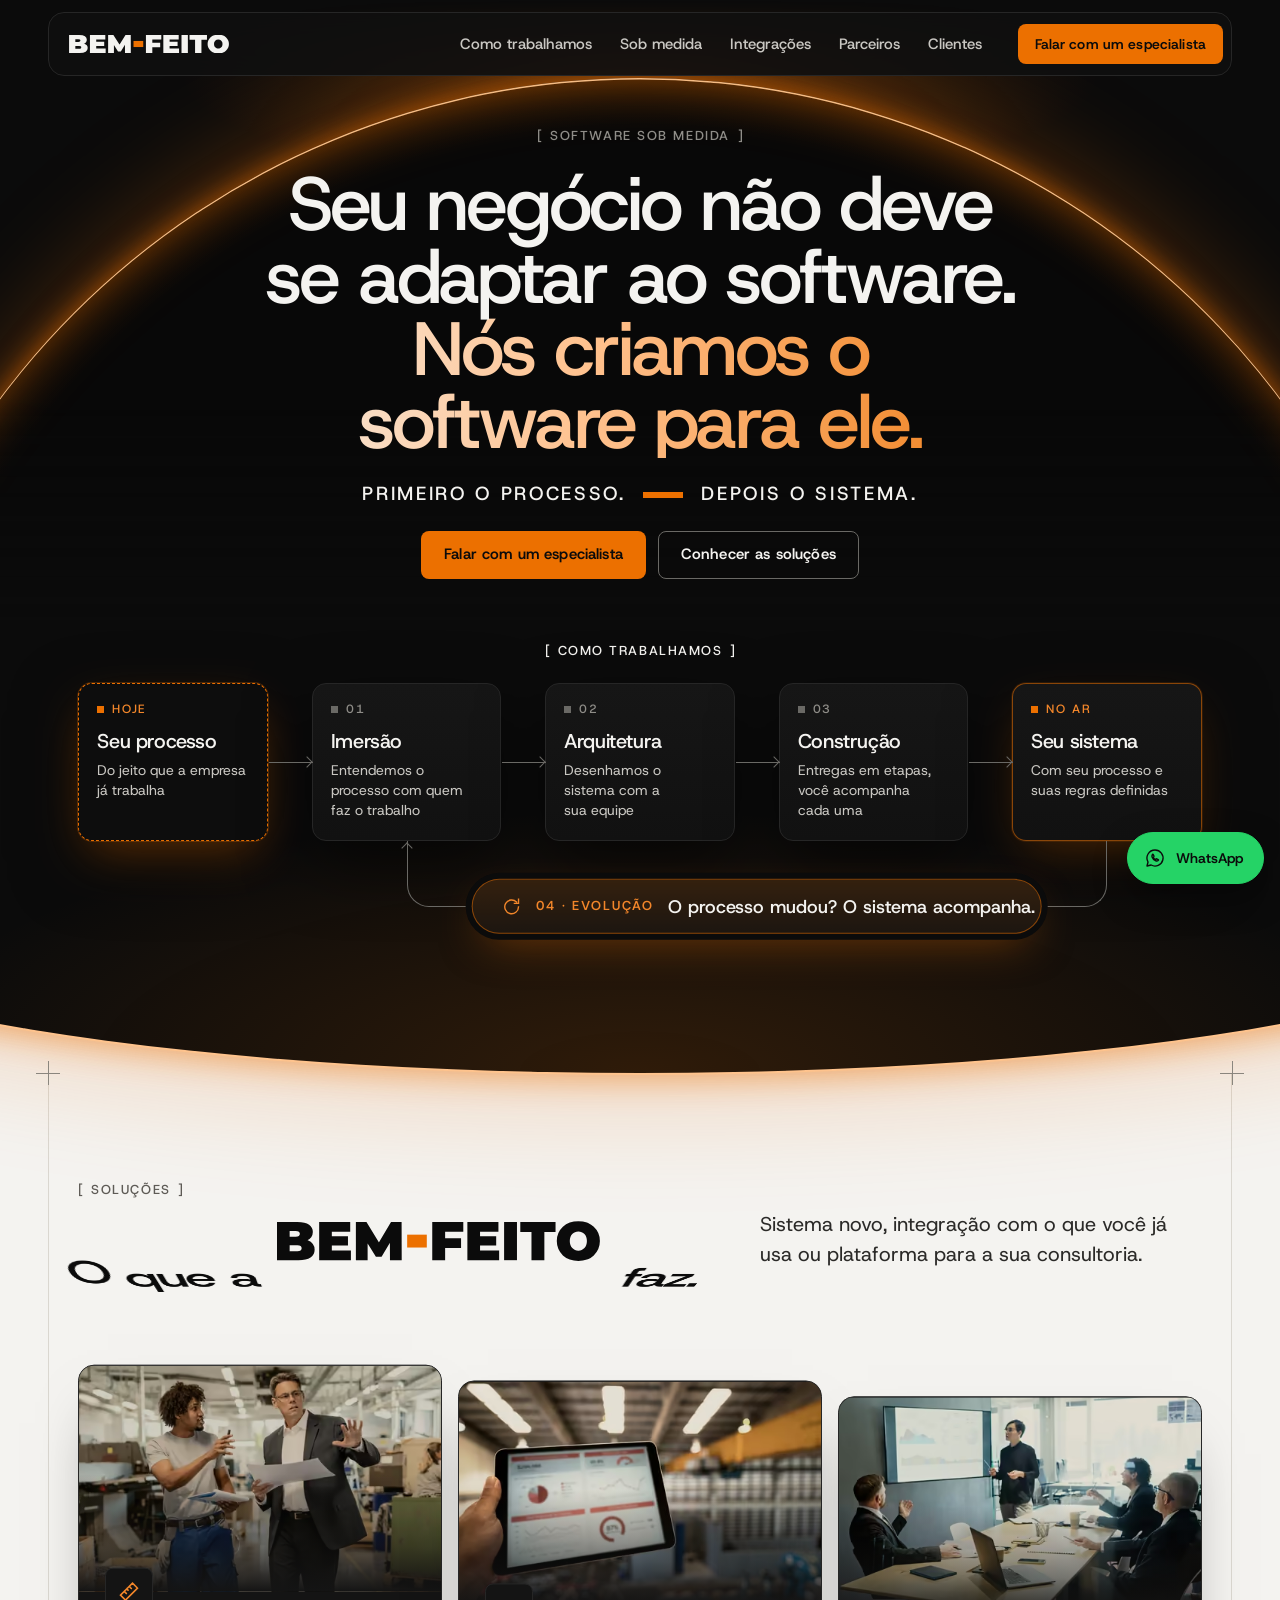
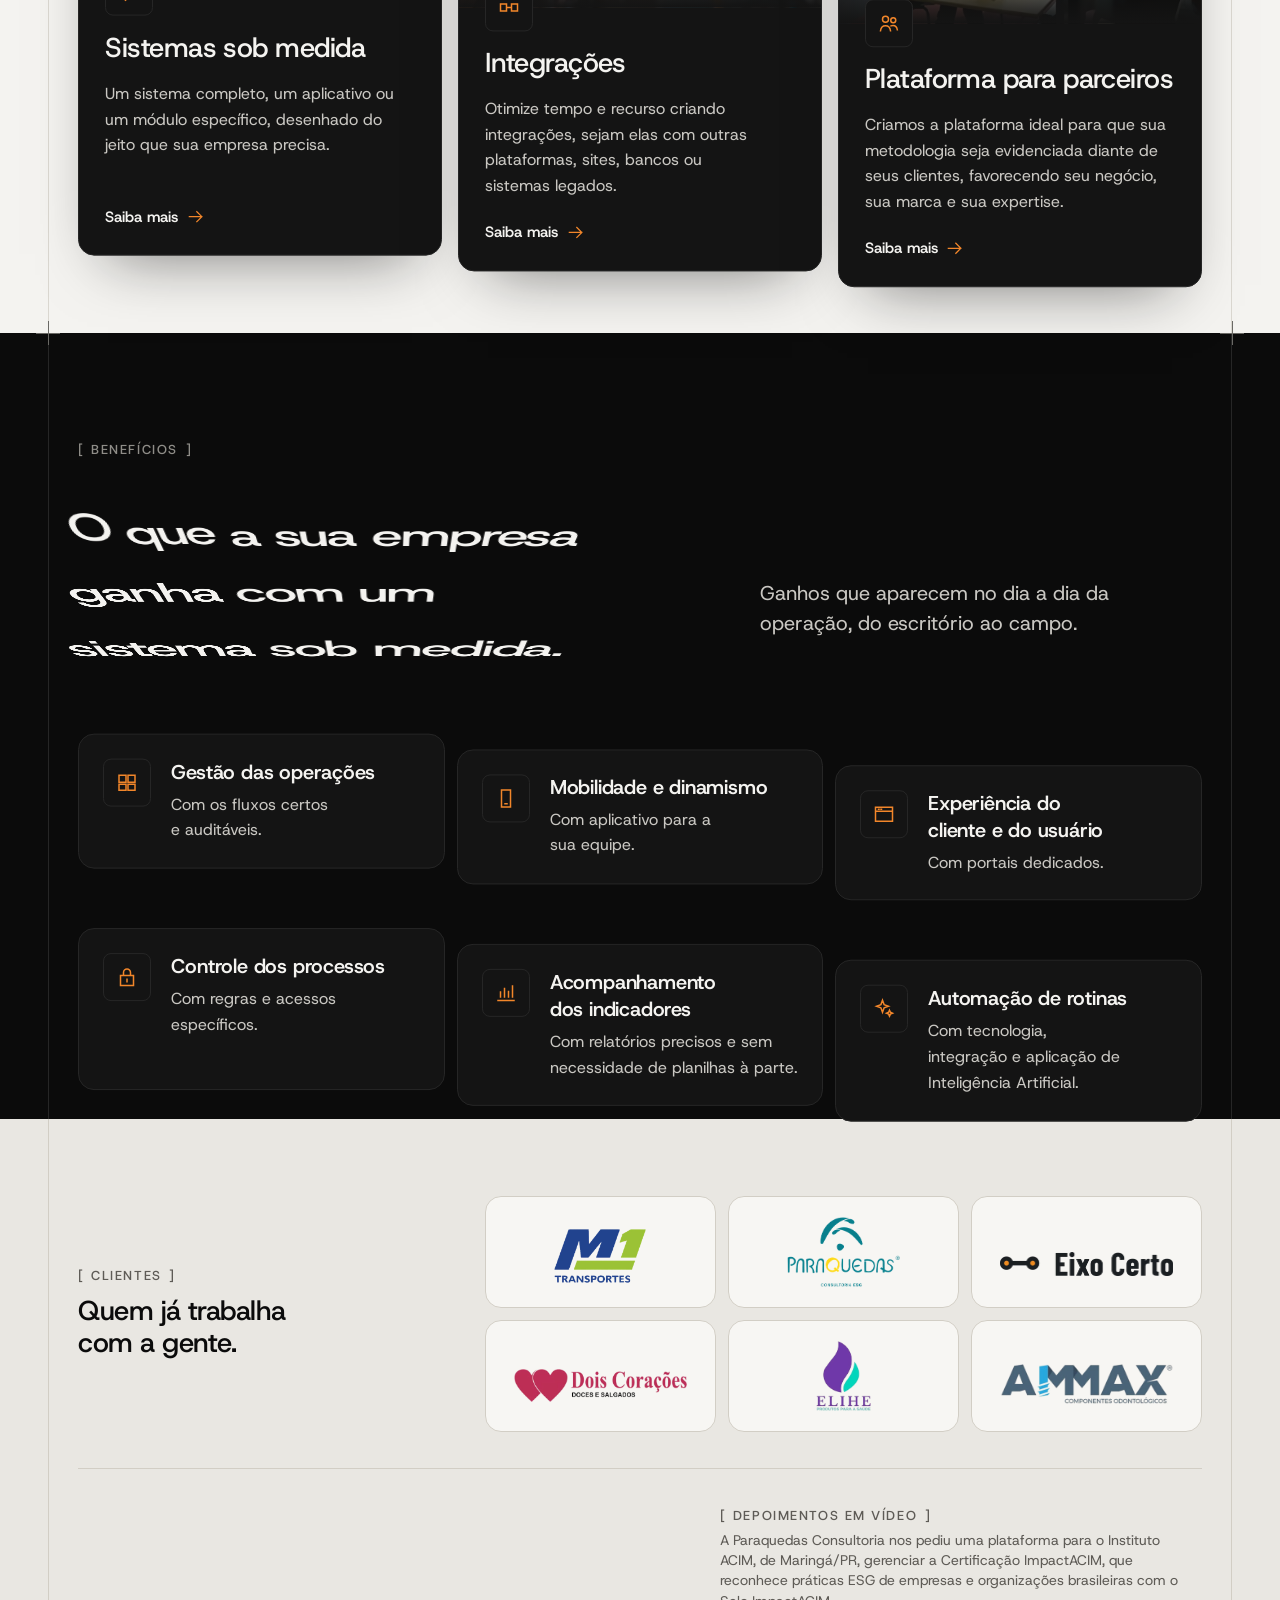
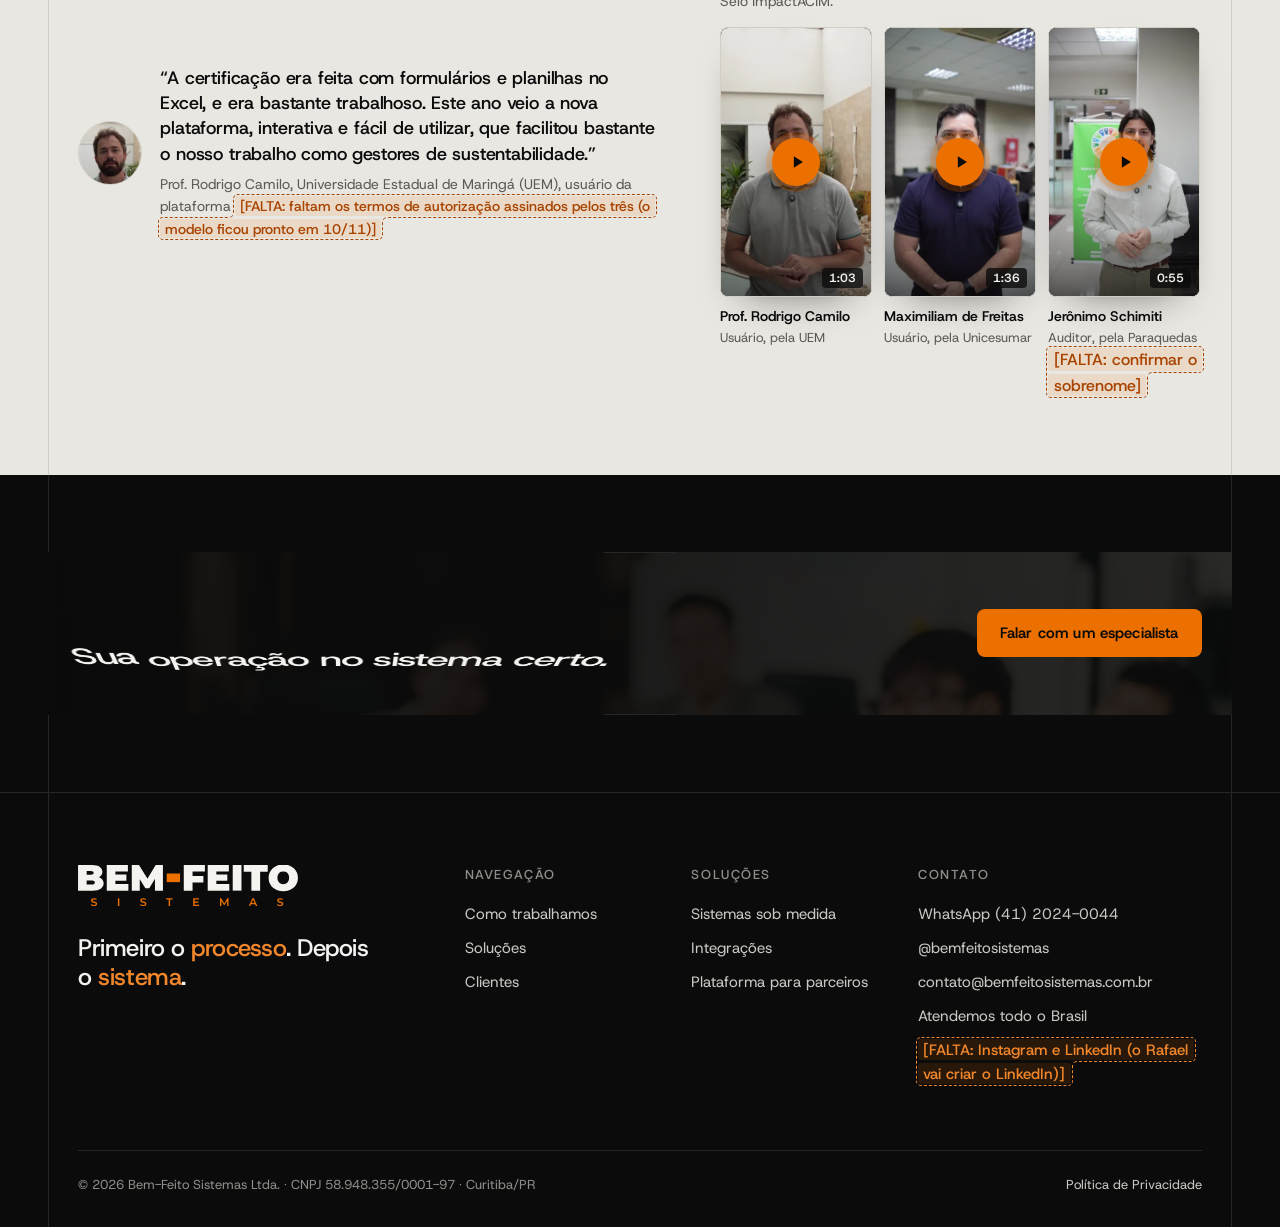
==== commit f4a74641: "Clientes: logos da Dois Corações, da Elihe e da AMMAX na Home" ====
--- a/index.html
+++ b/index.html
@@ -274,6 +274,9 @@
         <li><picture><source type="image/webp" srcset="assets/img/clientes/m1-transportes.webp"><img src="assets/img/clientes/m1-transportes.png" width="326" height="192" alt="M1 Transportes" loading="lazy" decoding="async"></picture></li>
         <li><picture><source type="image/webp" srcset="assets/img/clientes/paraquedas-consultoria-esg.webp"><img class="logo--alto" src="assets/img/clientes/paraquedas-consultoria-esg.png" width="309" height="192" alt="Paraquedas Consultoria ESG" loading="lazy" decoding="async"></picture></li>
         <li><picture><source type="image/webp" srcset="assets/img/clientes/eixo-certo.webp"><img class="logo--largo" src="assets/img/clientes/eixo-certo.png" width="707" height="96" alt="Eixo Certo" loading="lazy" decoding="async"></picture></li>
+        <li><picture><source type="image/webp" srcset="assets/img/clientes/dois-coracoes.webp"><img class="logo--largo" src="assets/img/clientes/dois-coracoes.png" width="505" height="96" alt="Dois Corações Doces e Salgados" loading="lazy" decoding="async"></picture></li>
+        <li><picture><source type="image/webp" srcset="assets/img/clientes/elihe.webp"><img class="logo--alto" src="assets/img/clientes/elihe.png" width="151" height="192" alt="Elihe Produtos para a Saúde" loading="lazy" decoding="async"></picture></li>
+        <li><picture><source type="image/webp" srcset="assets/img/clientes/ammax.webp"><img class="logo--largo" src="assets/img/clientes/ammax.png" width="424" height="96" alt="AMMAX Componentes Odontológicos" loading="lazy" decoding="async"></picture></li>
       </ul>
       <div class="clientes__depo">
         <!-- Depoimento (04/11): frase do Rodrigo, tirada do vídeo -->
--- a/assets/css/site.css
+++ b/assets/css/site.css
@@ -527,7 +527,8 @@
 .logos picture { display: contents; } /* a imagem vira o item do cartão e fica centrada nele */
 .logos img.logo--largo { width: min(100%, 220px); height: auto; }
 @media (max-width: 1023px) { .clientes__grade, .clientes__depo { grid-template-columns: minmax(0, 1fr); } }
-@media (max-width: 520px) { .logos li { min-height: 96px; } .logos img { height: 46px; } .logos img.logo--alto { height: 60px; } }
+/* com 6 logos (12/11), dois por linha no celular */
+@media (max-width: 520px) { .logos li { flex-basis: 140px; min-height: 96px; padding: 16px 14px; } .logos img { height: 46px; } .logos img.logo--alto { height: 60px; } }
 
 /* depoimentos em vídeo, pequenos (Home): a capa com o botão de play; o clique abre a janela do vídeo */
 .depo-mini { display: grid; gap: 16px; }
